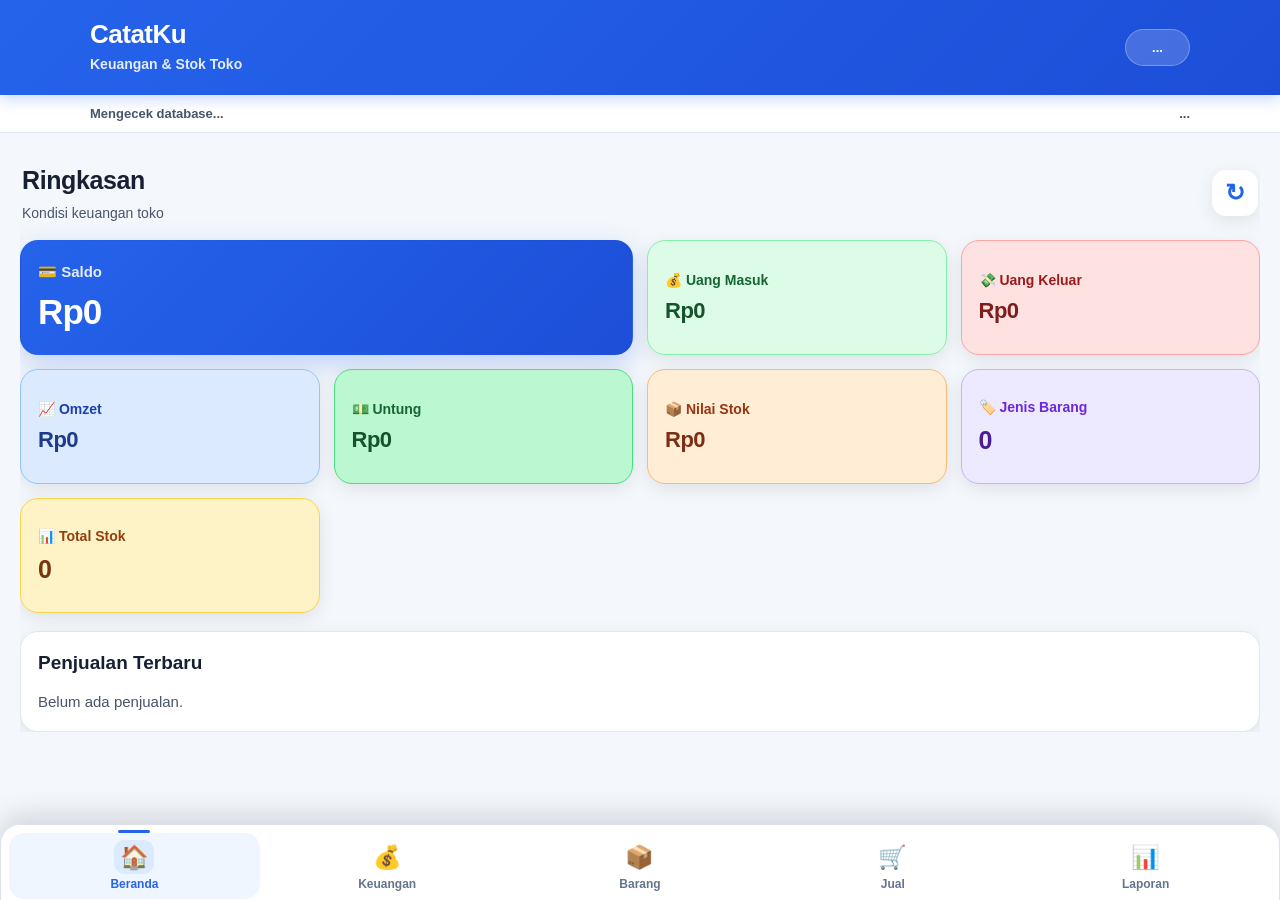
==== index.html @ 675d3232 "Update index.html" ====
<!DOCTYPE html>
<html lang="id">

<head>

  <meta charset="UTF-8">

  <meta
    name="viewport"
    content="width=device-width,initial-scale=1,maximum-scale=1,user-scalable=no"
  >

  <meta
    name="theme-color"
    content="#2563eb"
  >

  <meta
    name="apple-mobile-web-app-capable"
    content="yes"
  >

  <meta
    name="mobile-web-app-capable"
    content="yes"
  >

  <meta
    name="apple-mobile-web-app-status-bar-style"
    content="default"
  >

  <title>CatatKu</title>

  <link
    rel="manifest"
    href="manifest.json"
  >

  <link
    rel="stylesheet"
    href="style.css"
  >

</head>


<body>


<!-- =====================================================
     HEADER
     ===================================================== -->

<header class="topbar">

  <div>

    <h1>CatatKu</h1>

    <p>Keuangan & Stok Toko</p>

  </div>

  <div
    id="connectionStatus"
    class="status-badge"
  >
    ...
  </div>

</header>


<!-- =====================================================
     STATUS DATABASE
     ===================================================== -->

<div class="status-panel">

  <span id="databaseStatus">
    Mengecek database...
  </span>

  <span id="syncStatus">
    ...
  </span>

</div>


<!-- =====================================================
     MAIN
     ===================================================== -->

<main class="container">


<!-- =====================================================
     DASHBOARD
     ===================================================== -->

<section
  id="dashboard"
  class="page active"
>

  <div class="section-title">

    <div>

      <h2>Ringkasan</h2>

      <p>
        Kondisi keuangan toko
      </p>

    </div>

    <button
      type="button"
      class="btn-small"
      onclick="CatatKu.refresh()"
      aria-label="Refresh"
    >
      ↻
    </button>

  </div>


  <!-- ===================================================
       SUMMARY
       =================================================== -->

  <div class="summary-grid">

  <!-- SALDO -->
  <div class="card saldo-card">
    <span>💳 Saldo</span>
    <strong id="saldo">Rp0</strong>
  </div>


  <!-- UANG MASUK -->
  <div class="card summary-income">
    <span>💰 Uang Masuk</span>
    <strong id="pemasukan">Rp0</strong>
  </div>


  <!-- UANG KELUAR -->
  <div class="card summary-expense">
    <span>💸 Uang Keluar</span>
    <strong id="pengeluaran">Rp0</strong>
  </div>


  <!-- OMZET -->
  <div class="card summary-omzet">
    <span>📈 Omzet</span>
    <strong id="omzet">Rp0</strong>
  </div>


  <!-- UNTUNG -->
  <div class="card summary-profit">
    <span>💵 Untung</span>
    <strong id="untung">Rp0</strong>
  </div>


  <!-- NILAI STOK -->
  <div class="card summary-stock-value">
    <span>📦 Nilai Stok</span>
    <strong id="nilaiStok">Rp0</strong>
  </div>


  <!-- JENIS BARANG -->
  <div class="card summary-products">
    <span>🏷️ Jenis Barang</span>
    <strong id="jumlahBarang">0</strong>
  </div>


  <!-- TOTAL STOK -->
  <div class="card summary-stock-total">
    <span>📊 Total Stok</span>
    <strong id="jumlahStok">0</strong>
  </div>

</div>

  <!-- ===================================================
       PENJUALAN TERBARU
       =================================================== -->

  <div class="panel">

    <div class="panel-header">

      <h3>
        Penjualan Terbaru
      </h3>

    </div>

    <div
      id="penjualanList"
      class="list"
    >
      Belum ada penjualan.
    </div>

  </div>

</section>



<!-- =====================================================
     KEUANGAN
     ===================================================== -->

<section
  id="keuangan"
  class="page"
>

  <div class="section-title">

    <div>

      <h2>Keuangan</h2>

      <p>
        Catat uang masuk dan keluar
      </p>

    </div>

  </div>


  <form
    id="transaksiForm"
    class="form-card"
  >


    <label>

      Tanggal

      <input
        type="date"
        name="tanggal"
        required
      >

    </label>

<label class="jenis-transaksi-label">

  Jenis Transaksi

  <div class="jenis-transaksi">

    <button
      type="button"
      class="jenis-btn masuk selected"
      data-jenis="masuk"
    >
      <span>💰</span>
      <b>Uang Masuk</b>
    </button>

    <button
      type="button"
      class="jenis-btn keluar"
      data-jenis="keluar"
    >
      <span>💸</span>
      <b>Uang Keluar</b>
    </button>

  </div>

  <input
    type="hidden"
    name="jenis"
    id="jenisTransaksi"
    value="masuk"
  >

</label>
    <label>
  Kategori

  <select
    name="kategori"
    id="kategoriTransaksi"
    required
  >

    <option value="">
      Pilih kategori
    </option>

    <option value="Penjualan">
      Penjualan
    </option>

    <option value="Modal">
      Tambahan Modal
    </option>

    <option value="Piutang">
      Pembayaran Piutang
    </option>

    <option value="Belanja Barang">
      Belanja Barang
    </option>

    <option value="Operasional">
      Operasional
    </option>

    <option value="Bayar Hutang">
      Bayar Hutang
    </option>

    <option value="Pribadi">
      Pengeluaran Pribadi
    </option>

    <option value="Lainnya">
      Lainnya
    </option>

  </select>

</label>




    <label>

      Keterangan

      <input
        type="text"
        name="keterangan"
        placeholder="Contoh: Jual LED"
        autocomplete="off"
      >

    </label>


    <label>

      Jumlah

      <input
        type="number"
        name="jumlah"
        min="1"
        inputmode="numeric"
        placeholder="Rp 0"
        required
      >

    </label>


    <label>

      Sumber

      <select name="sumber">

        <option value="toko">
          Toko
        </option>

        <option value="pribadi">
          Pribadi
        </option>

      </select>

    </label>


    <button
      type="submit"
      class="btn-primary"
    >
      Simpan Transaksi
    </button>

  </form>


  <!-- RIWAYAT -->

  <div class="panel">

    <div class="panel-header">

      <h3>
        Riwayat Transaksi
      </h3>

    </div>

    <div
      id="transaksiList"
      class="list"
    >
      Belum ada transaksi.
    </div>

  </div>

</section>



<!-- =====================================================
     BARANG
     ===================================================== -->

<section
  id="barang"
  class="page"
>

  <div class="section-title">

    <div>

      <h2>Barang</h2>

      <p>
        Stok dan harga barang
      </p>

    </div>

  </div>


  <form
    id="barangForm"
    class="form-card"
  >


    <label>

      Kode Barang

      <input
        type="text"
        name="kode"
        placeholder="Otomatis jika kosong"
        autocomplete="off"
      >

    </label>


    <label>

      Nama Barang

      <input
        type="text"
        name="nama"
        placeholder="Contoh: Modul LED 5W"
        autocomplete="off"
        required
      >

    </label>


    <label>

      Stok Awal

      <input
        type="number"
        name="stok"
        min="0"
        inputmode="numeric"
        value="0"
      >

    </label>


    <label>

      Harga Modal

      <input
        type="number"
        name="hargaModal"
        min="0"
        inputmode="numeric"
        placeholder="Rp 0"
      >

    </label>


    <label>

      Harga Jual

      <input
        type="number"
        name="hargaJual"
        min="0"
        inputmode="numeric"
        placeholder="Rp 0"
      >

    </label>


    <label>

      Batas Stok Minimum

      <input
        type="number"
        name="stokMin"
        min="0"
        inputmode="numeric"
        value="2"
      >

    </label>


    <button
      type="submit"
      class="btn-primary"
    >
      Simpan Barang
    </button>

  </form>


  <!-- DAFTAR BARANG -->

  <div class="panel">

    <div class="panel-header">

      <h3>
        Daftar Barang
      </h3>

    </div>

    <div
      id="barangList"
      class="list"
    >
      Belum ada barang.
    </div>

  </div>

</section>



<!-- =====================================================
     PENJUALAN
     ===================================================== -->
<section
  id="penjualan"
  class="page"
>

  <div class="section-title">

    <div>

      <h2>Penjualan</h2>

      <p>
        Jual barang dan hitung untung otomatis
      </p>

    </div>

  </div>


  <form
    id="penjualanForm"
    class="form-card"
  >

    <label>

      Tanggal

      <input
        type="date"
        name="tanggal"
        required
      >

    </label>


    <label>

      Barang

      <select
        id="barangId"
        name="barangId"
        required
      >

        <option value="">
          Pilih barang
        </option>

      </select>

    </label>


    <!-- INFORMASI BARANG -->

    <div
      id="infoBarangPenjualan"
      class="info-barang-penjualan"
      style="display:none;"
    >

      <div>

        <small>Nama Barang</small>

        <strong
          id="namaBarangPenjualan"
        >
          -
        </strong>

      </div>


      <div>

        <small>Harga Jual</small>

        <strong
          id="hargaBarangPenjualan"
        >
          Rp0
        </strong>

      </div>


      <div>

        <small>Stok</small>

        <strong
          id="stokBarangPenjualan"
        >
          0
        </strong>

      </div>

    </div>


    <label>

      Jumlah

      <input
        type="number"
        id="qtyPenjualan"
        name="qty"
        min="1"
        inputmode="numeric"
        value="1"
        required
      >

    </label>


    <!-- TOTAL -->

    <div
      id="totalPenjualan"
      class="total-penjualan"
    >

      <span>
        Total
      </span>

      <strong>
        Rp0
      </strong>

    </div>


    <button
      type="submit"
      class="btn-primary"
    >
      Simpan Penjualan
    </button>

  </form>


  <!-- RIWAYAT PENJUALAN -->

  <div class="panel">

    <div class="panel-header">

      <h3>
        Riwayat Penjualan
      </h3>

    </div>

    <div
  id="penjualanList"
  class="list"
>
      Belum ada penjualan.
    </div>

  </div>

</section>
<!-- =====================================================
     LAPORAN
     ===================================================== -->

<section
  id="laporan"
  class="page"
>

  <div class="section-title">

    <div>

      <h2>Laporan</h2>

      <p>
        Ringkasan keuangan dan penjualan
      </p>

    </div>

  </div>


  <!-- ===================================================
       PILIH PERIODE
       =================================================== -->

  <div class="report-tabs">

    <button
      type="button"
      class="report-tab active"
      data-period="hari"
    >
      Hari
    </button>

    <button
      type="button"
      class="report-tab"
      data-period="minggu"
    >
      Minggu
    </button>

    <button
      type="button"
      class="report-tab"
      data-period="bulan"
    >
      Bulan
    </button>

  </div>


  <!-- ===================================================
       TANGGAL
       =================================================== -->

  <div class="report-date">

    <label>

      Tanggal laporan

      <input
        type="date"
        id="laporanTanggal"
      >

    </label>

    <button
      type="button"
      class="btn-primary"
      id="btnLoadLaporan"
    >
      Tampilkan
    </button>

  </div>


  <!-- ===================================================
       PERIODE AKTIF
       =================================================== -->

  <div
    class="report-period"
    id="laporanPeriode"
  >
    Laporan hari ini
  </div>


  <!-- ===================================================
       KEUANGAN
       =================================================== -->

  <div class="report-grid">


    <!-- UANG MASUK -->

    <div class="report-card report-income">

      <span>
        Uang Masuk
      </span>

      <strong id="laporanMasuk">
        Rp0
      </strong>

    </div>


    <!-- UANG KELUAR -->

    <div class="report-card report-expense">

      <span>
        Uang Keluar
      </span>

      <strong id="laporanKeluar">
        Rp0
      </strong>

    </div>


    <!-- SALDO -->

    <div class="report-card report-balance">

      <span>
        Saldo
      </span>

      <strong id="laporanSaldo">
        Rp0
      </strong>

    </div>


    <!-- OMZET -->

    <div class="report-card">

      <span>
        Omzet
      </span>

      <strong id="laporanOmzet">
        Rp0
      </strong>

    </div>


    <!-- MODAL -->

    <div class="report-card">

      <span>
        Modal
      </span>

      <strong id="laporanModal">
        Rp0
      </strong>

    </div>


    <!-- UNTUNG -->

    <div class="report-card report-profit">

      <span>
        Untung
      </span>

      <strong id="laporanUntung">
        Rp0
      </strong>

    </div>

  </div>


  <!-- ===================================================
       STATISTIK
       =================================================== -->

  <div class="report-stat-grid">


    <div class="stat-box">

      <span>
        Transaksi
      </span>

      <strong id="laporanJumlahTransaksi">
        0
      </strong>

    </div>


    <div class="stat-box">

      <span>
        Penjualan
      </span>

      <strong id="laporanJumlahPenjualan">
        0
      </strong>

    </div>


    <div class="stat-box">

      <span>
        Barang Terjual
      </span>

      <strong id="laporanBarangTerjual">
        0
      </strong>

    </div>

  </div>


  <!-- ===================================================
       TRANSAKSI
       =================================================== -->

  <div class="panel">

    <div class="panel-header">

      <h3>
        Uang Masuk & Keluar
      </h3>

    </div>

    <div
      id="laporanTransaksiList"
      class="list"
    >

      Belum ada transaksi.

    </div>

  </div>


  <!-- ===================================================
       PENJUALAN
       =================================================== -->

  <div class="panel">

    <div class="panel-header">

      <h3>
        Penjualan
      </h3>

    </div>

    <div
      id="laporanPenjualanList"
      class="list"
    >

      Belum ada penjualan.

    </div>

  </div>


</section>
</main>



<!-- =====================================================
     BOTTOM NAVIGATION
     ===================================================== -->

<nav
  class="bottom-nav"
  aria-label="Menu utama"
>


  <!-- BERANDA -->

  <button
    type="button"
    class="nav-item active"
    data-page="dashboard"
  >

    <span>🏠</span>

    <small>
      Beranda
    </small>

  </button>

 
  <!-- KEUANGAN -->

  <button
    type="button"
    class="nav-item"
    data-page="keuangan"
  >

    <span>💰</span>

    <small>
      Keuangan
    </small>

  </button>


  <!-- BARANG -->

  <button
    type="button"
    class="nav-item"
    data-page="barang"
  >

    <span>📦</span>

    <small>
      Barang
    </small>

  </button>


  <!-- PENJUALAN -->

  <button
    type="button"
    class="nav-item"
    data-page="penjualan"
  >

    <span>🛒</span>

    <small>
      Jual
    </small>

  </button>
<button
    type="button"
    class="nav-item"
    data-page="laporan"
  >
    <span>📊</span>
    <small>Laporan</small>
  </button>

</nav>


<!-- =====================================================
     TOAST
     ===================================================== -->

<div
  id="catatkuToast"
  class="toast"
  role="status"
  aria-live="polite"
></div>



<!-- =====================================================
     APP.JS
     ===================================================== -->

<script src="app.js"></script>



<!-- =====================================================
     INDEX CONTROLLER
     ===================================================== -->
<script>

"use strict";


/* =====================================================
   NAVIGASI
   ===================================================== */

(function () {

  const buttons =
    document.querySelectorAll(
      ".nav-item"
    );


  const pages =
    document.querySelectorAll(
      ".page"
    );


  buttons.forEach(
    function (button) {

      button.addEventListener(
        "click",
        function () {

          const page =
            button.dataset.page;


          if (!page) {
            return;
          }


          pages.forEach(
            function (section) {

              section.classList.toggle(
                "active",
                section.id === page
              );

            }
          );


          buttons.forEach(
            function (item) {

              item.classList.toggle(
                "active",
                item === button
              );

            }
          );


          window.scrollTo({
            top: 0,
            behavior: "smooth"
          });

        }
      );

    }
  );

})();



/* =====================================================
   DEFAULT TANGGAL
   ===================================================== */

function setDefaultDates() {

  const now =
    new Date();


  const year =
    now.getFullYear();


  const month =
    String(
      now.getMonth() + 1
    ).padStart(
      2,
      "0"
    );


  const day =
    String(
      now.getDate()
    ).padStart(
      2,
      "0"
    );


  const today =
    year +
    "-" +
    month +
    "-" +
    day;


  document
    .querySelectorAll(
      'input[type="date"]'
    )
    .forEach(
      function (input) {

        if (!input.value) {

          input.value =
            today;

        }

      }
    );

}


setDefaultDates();



/* =====================================================
   FORMAT RUPIAH
   ===================================================== */

function formatRupiah(value) {

  return new Intl.NumberFormat(
    "id-ID",
    {
      style: "currency",
      currency: "IDR",
      maximumFractionDigits: 0
    }
  ).format(
    Number(value || 0)
  );

}


/* =====================================================
   LAPORAN
   ===================================================== */

let laporanPeriode =
  "hari";


/* =====================================================
   TANGGAL LAPORAN
   ===================================================== */

const laporanTanggal =
  document.getElementById(
    "laporanTanggal"
  );


if (laporanTanggal) {

  const sekarang =
    new Date();

  const tahun =
    sekarang.getFullYear();

  const bulan =
    String(
      sekarang.getMonth() + 1
    ).padStart(
      2,
      "0"
    );

  const hari =
    String(
      sekarang.getDate()
    ).padStart(
      2,
      "0"
    );

  laporanTanggal.value =
    tahun +
    "-" +
    bulan +
    "-" +
    hari;

}


/* =====================================================
   TAB HARI / MINGGU / BULAN
   ===================================================== */

document
  .querySelectorAll(
    ".report-tab"
  )
  .forEach(
    function(button) {

      button.addEventListener(
        "click",
        function() {

          document
            .querySelectorAll(
              ".report-tab"
            )
            .forEach(
              function(item) {

                item.classList.remove(
                  "active"
                );

              }
            );


          button.classList.add(
            "active"
          );


          laporanPeriode =
            button.dataset.period;


          loadLaporan();

        }
      );

    }
  );


/* =====================================================
   BUTTON LAPORAN
   ===================================================== */

const btnLoadLaporan =
  document.getElementById(
    "btnLoadLaporan"
  );


if (btnLoadLaporan) {

  btnLoadLaporan.addEventListener(
    "click",
    function() {

      loadLaporan();

    }
  );

}


/* =====================================================
   LOAD LAPORAN
   ===================================================== */

async function loadLaporan() {

  const tanggal =
    laporanTanggal
      ? laporanTanggal.value
      : "";


  const url =
    GAS_URL +
    "?action=laporan" +
    "&periode=" +
    encodeURIComponent(
      laporanPeriode
    ) +
    "&tanggal=" +
    encodeURIComponent(
      tanggal
    );


  try {

    const response =
      await fetch(
        url,
        {
          method: "GET",
          cache: "no-store"
        }
      );


    if (!response.ok) {

      throw new Error(
        "HTTP " +
        response.status
      );

    }


    const result =
      await response.json();


    if (
      !result.success
    ) {

      throw new Error(
        result.error ||
        "Laporan gagal dimuat"
      );

    }


    renderLaporan(
      result
    );

  }
  catch(error) {

    console.error(
      "Laporan:",
      error
    );


    showToast(
      "Laporan gagal dimuat"
    );

  }

}


/* =====================================================
   RENDER LAPORAN
   ===================================================== */

function renderLaporan(data) {

  setText(
    "laporanMasuk",
    formatRupiah(
      data.uangMasuk
    )
  );


  setText(
    "laporanKeluar",
    formatRupiah(
      data.uangKeluar
    )
  );


  setText(
    "laporanSaldo",
    formatRupiah(
      data.saldo
    )
  );


  setText(
    "laporanOmzet",
    formatRupiah(
      data.omzet
    )
  );


  setText(
    "laporanModal",
    formatRupiah(
      data.modal
    )
  );


  setText(
    "laporanUntung",
    formatRupiah(
      data.untung
    )
  );


  setText(
    "laporanJumlahTransaksi",
    data.jumlahTransaksi || 0
  );


  setText(
    "laporanJumlahPenjualan",
    data.jumlahPenjualan || 0
  );


  setText(
    "laporanBarangTerjual",
    data.totalBarangTerjual || 0
  );


  /* ---------------------------------------------------
     PERIODE
     --------------------------------------------------- */

  const periodeText = {

    hari:
      "Laporan Hari",

    minggu:
      "Laporan Minggu",

    bulan:
      "Laporan Bulan"

  };


  setText(
    "laporanPeriode",

    (
      periodeText[
        data.periode
      ] ||
      "Laporan"
    ) +

    " · " +

    formatTanggalIndonesia(
      data.tanggalMulai
    ) +

    " - " +

    formatTanggalIndonesia(
      data.tanggalSelesai
    )

  );


  renderLaporanTransaksi(
    data.transaksi || []
  );


  renderLaporanPenjualan(
    data.penjualan || []
  );

}


/* =====================================================
   TRANSAKSI LAPORAN
   ===================================================== */

function renderLaporanTransaksi(
  data
) {

  const container =
    document.getElementById(
      "laporanTransaksiList"
    );


  if (!container) {

    return;

  }


  if (
    !data.length
  ) {

    container.innerHTML =
      "<p>Belum ada transaksi pada periode ini.</p>";

    return;

  }


  container.innerHTML =
    data
      .slice()
      .reverse()
      .map(
        function(item) {

          const masuk =
            item.jenis === "masuk";


          return `

            <div class="report-list-item">

              <div>

                <strong>
                  ${escapeHtml(
                    item.keterangan ||
                    item.kategori ||
                    "Transaksi"
                  )}
                </strong>

                <small>
                  ${escapeHtml(
                    item.tanggal
                  )}
                  ·
                  ${escapeHtml(
                    item.sumber
                  )}
                </small>

              </div>

              <strong class="${
                masuk
                  ? "text-success"
                  : "text-danger"
              }">

                ${
                  masuk
                    ? "+"
                    : "-"
                }

                ${formatRupiah(
                  item.jumlah
                )}

              </strong>

            </div>

          `;

        }
      )
      .join("");

}


/* =====================================================
   PENJUALAN LAPORAN
   ===================================================== */

function renderLaporanPenjualan(
  data
) {

  const container =
    document.getElementById(
      "laporanPenjualanList"
    );


  if (!container) {

    return;

  }


  if (
    !data.length
  ) {

    container.innerHTML =
      "<p>Belum ada penjualan pada periode ini.</p>";

    return;

  }


  container.innerHTML =
    data
      .slice()
      .reverse()
      .map(
        function(item) {

          return `

            <div class="report-list-item">

              <div>

                <strong>
                  ${escapeHtml(
                    item.namaBarang
                  )}
                </strong>

                <small>
                  ${escapeHtml(
                    item.tanggal
                  )}
                  ·
                  ${item.qty}
                  pcs
                </small>

              </div>

              <div>

                <strong>
                  ${formatRupiah(
                    item.omzet
                  )}
                </strong>

                <small class="text-success">
                  Untung
                  ${formatRupiah(
                    item.untung
                  )}
                </small>

              </div>

            </div>

          `;

        }
      )
      .join("");

}


/* =====================================================
   HELPER SET TEXT
   ===================================================== */

function setText(
  id,
  value
) {

  const element =
    document.getElementById(
      id
    );


  if (element) {

    element.textContent =
      value;

  }

}


/* =====================================================
   FORMAT TANGGAL INDONESIA
   ===================================================== */

function formatTanggalIndonesia(
  value
) {

  if (!value) {

    return "-";

  }


  const date =
    new Date(
      value + "T00:00:00"
    );


  if (
    isNaN(
      date.getTime()
    )
  ) {

    return value;

  }


  return new Intl.DateTimeFormat(
    "id-ID",
    {
      day: "numeric",
      month: "short",
      year: "numeric"
    }
  ).format(
    date
  );

}


/* =====================================================
   LOAD SAAT MENU LAPORAN DIBUKA
   ===================================================== */

document
  .querySelectorAll(
    '.nav-item[data-page="laporan"]'
  )
  .forEach(
    function(button) {

      button.addEventListener(
        "click",
        function() {

          setTimeout(
            function() {

              loadLaporan();

            },
            100
          );

        }
      );

    }
  );
/* =====================================================
   ESCAPE HTML
   ===================================================== */

function escapeHtml(value) {

  return String(
    value ?? ""
  )
    .replaceAll(
      "&",
      "&amp;"
    )
    .replaceAll(
      "<",
      "&lt;"
    )
    .replaceAll(
      ">",
      "&gt;"
    )
    .replaceAll(
      '"',
      "&quot;"
    )
    .replaceAll(
      "'",
      "&#039;"
    );

}



/* =====================================================
   RENDER PENJUALAN
   ===================================================== */

async function renderPenjualanHistory() {

  if (
    !window.CatatKu ||
    typeof CatatKu.loadPenjualan !==
      "function"
  ) {

    return;

  }


  const container =
    document.getElementById(
      "penjualanHistory"
    );


  if (!container) {
    return;
  }


  try {

    const data =
      await CatatKu.loadPenjualan();


    if (
      !Array.isArray(data) ||
      data.length === 0
    ) {

      container.innerHTML =
        "<p>Belum ada penjualan.</p>";

      return;

    }


    const terbaru =
      data.slice(
        -20
      ).reverse();


    container.innerHTML =
      terbaru
        .map(
          function (item) {

            return `

              <div class="penjualan-item">

                <div>

                  <strong>
                    ${escapeHtml(
                      item.namaBarang
                    )}
                  </strong>

                  <small>
                    ${escapeHtml(
                      item.tanggal
                    )}
                    ·
                    ${escapeHtml(
                      item.qty
                    )} pcs
                  </small>

                </div>

                <div>

                  <strong>
                    ${formatRupiah(
                      item.omzet
                    )}
                  </strong>

                  <small>
                    Untung:
                    ${formatRupiah(
                      item.untung
                    )}
                  </small>

                </div>

              </div>

            `;

          }
        )
        .join("");

  }
  catch (error) {

    console.error(
      "Gagal menampilkan penjualan:",
      error
    );

  }

}



/* =====================================================
   LOAD AWAL
   ===================================================== */

window.addEventListener(
  "load",
  function () {

    setDefaultDates();


    setTimeout(
      function () {

        renderPenjualanHistory();

      },
      800
    );

  }
);



/* =====================================================
   REFRESH BERKALA
   ===================================================== */

setInterval(
  function () {

    if (
      window.CatatKu
    ) {

      if (
        typeof CatatKu.loadDashboard ===
        "function"
      ) {

        CatatKu.loadDashboard();

      }


      if (
        typeof CatatKu.sync ===
        "function"
      ) {

        CatatKu.sync();

      }

    }


    renderPenjualanHistory();

  },
  60000
);
/* =====================================================
   PILIH UANG MASUK / UANG KELUAR
   ===================================================== */

(function () {

  function initJenisTransaksi() {

    const buttons =
      document.querySelectorAll(
        ".jenis-btn"
      );

    const input =
      document.getElementById(
        "jenisTransaksi"
      );


    if (!buttons.length || !input) {
      return;
    }


    buttons.forEach(
      function (button) {

        button.addEventListener(
          "click",
          function () {

            const jenis =
              button.getAttribute(
                "data-jenis"
              );


            if (!jenis) {
              return;
            }


            /* simpan nilai */
            input.value =
              jenis;


            /* hapus pilihan */
            buttons.forEach(
              function (item) {

                item.classList.remove(
                  "selected"
                );

              }
            );


            /* tombol yang dipilih */
            button.classList.add(
              "selected"
            );

          }
        );

      }
    );


    /* default UANG MASUK */
    input.value = "masuk";


    buttons.forEach(
      function (button) {

        button.classList.toggle(
          "selected",
          button.dataset.jenis === "masuk"
        );

      }
    );

  }


  if (
    document.readyState ===
    "loading"
  ) {

    document.addEventListener(
      "DOMContentLoaded",
      initJenisTransaksi
    );

  } else {

    initJenisTransaksi();

  }

})();
</script>


</body>

</html>
---- style.css ----
/* =========================================================
   CATATKU
   FINAL STYLE
   WALLET + POS MOBILE APP
   MOBILE LARGE UI
   ========================================================= */

:root {
  --primary: #2563eb;
  --primary-dark: #1d4ed8;

  --green: #16a34a;
  --green-dark: #166534;

  --red: #dc2626;
  --red-dark: #991b1b;

  --blue: #2563eb;
  --blue-dark: #1e3a8a;

  --orange: #ea580c;
  --orange-dark: #9a3412;

  --purple: #7c3aed;
  --purple-dark: #5b21b6;

  --yellow: #ca8a04;
  --yellow-dark: #78350f;

  --green-light: #22c55e;
  --green-light-dark: #166534;

  --blue-soft: #eff6ff;
  --green-soft: #f0fdf4;
  --red-soft: #fef2f2;
  --orange-soft: #fff7ed;
  --purple-soft: #f5f3ff;
  --yellow-soft: #fefce8;

  --text: #172033;
  --text-soft: #475569;
  --border: #e2e8f0;

  --background: #f4f7fb;
  --card: #ffffff;

  --radius: 18px;

  --shadow:
    0 5px 18px rgba(15, 23, 42, .09);

  --bottom-nav-height: 82px;
}


/* =========================================================
   RESET
   ========================================================= */

* {
  box-sizing: border-box;
  -webkit-tap-highlight-color: transparent;
}

html {
  width: 100%;
  min-height: 100%;
  overflow-x: hidden;
  scroll-behavior: smooth;
}

body {
  margin: 0;
  padding: 0;

  width: 100%;
  min-height: 100vh;

  background: var(--background);

  color: var(--text);

  font-family:
    -apple-system,
    BlinkMacSystemFont,
    "Segoe UI",
    Roboto,
    Helvetica,
    Arial,
    sans-serif;

  font-size: 17px;

  line-height: 1.5;

  overflow-x: hidden;

  padding-bottom:
    calc(
      var(--bottom-nav-height) + 30px
    );
}

button,
input,
select,
textarea {
  font-family: inherit;
}

button {
  cursor: pointer;
}

img {
  max-width: 100%;
  height: auto;
}


/* =========================================================
   TOPBAR
   ========================================================= */

.topbar {

  position: sticky;
  top: 0;
  z-index: 100;

  width: 100%;

  display: flex;
  align-items: center;
  justify-content: space-between;

  gap: 12px;

  padding:
    17px
    16px
    16px;

  background:
    linear-gradient(
      135deg,
      #2563eb,
      #1d4ed8
    );

  color: white;

  box-shadow:
    0 4px 14px
    rgba(37, 99, 235, .25);
}

.topbar h1 {

  margin: 0;

  font-size: 26px;

  line-height: 1.1;

  font-weight: 850;

  letter-spacing: -.5px;
}

.topbar p {

  margin: 5px 0 0;

  color:
    rgba(255,255,255,.88);

  font-size: 14px;

  font-weight: 600;
}


/* =========================================================
   CONNECTION STATUS
   ========================================================= */

.status-badge {

  flex-shrink: 0;

  min-width: 65px;

  padding:
    8px
    11px;

  border-radius: 999px;

  background:
    rgba(255,255,255,.18);

  border:
    1px solid
    rgba(255,255,255,.28);

  color: white;

  font-size: 13px;

  font-weight: 800;

  text-align: center;

  backdrop-filter: blur(8px);
}


/* =========================================================
   STATUS PANEL
   ========================================================= */

.status-panel {

  width: 100%;

  display: flex;
  align-items: center;
  justify-content: space-between;

  gap: 8px;

  padding:
    9px
    15px;

  background: white;

  border-bottom:
    1px solid var(--border);

  color: var(--text-soft);

  font-size: 13px;

  font-weight: 700;

  overflow: hidden;
}

.status-panel span {

  min-width: 0;

  overflow: hidden;

  text-overflow: ellipsis;

  white-space: nowrap;
}


/* =========================================================
   CONTAINER
   ========================================================= */

.container {

  width: 100%;

  max-width: 1100px;

  margin: 0 auto;

  padding:
    18px
    14px
    12px;
}


/* =========================================================
   PAGE
   ========================================================= */

.page {

  display: none;

  width: 100%;

  min-width: 0;

  animation:
    pageIn .18s ease;
}

.page.active {
  display: block;
}

@keyframes pageIn {

  from {
    opacity: 0;
    transform: translateY(5px);
  }

  to {
    opacity: 1;
    transform: translateY(0);
  }

}


/* =========================================================
   SECTION TITLE
   ========================================================= */

.section-title {

  display: flex;

  align-items: center;

  justify-content: space-between;

  gap: 12px;

  margin:
    4px
    2px
    16px;
}

.section-title h2 {

  margin: 0;

  font-size: 25px;

  font-weight: 850;

  letter-spacing: -.4px;
}

.section-title p {

  margin:
    3px
    0
    0;

  color: var(--text-soft);

  font-size: 14px;
}


/* =========================================================
   SMALL BUTTON
   ========================================================= */

.btn-small {

  width: 46px;
  height: 46px;

  display: flex;

  align-items: center;
  justify-content: center;

  border: 0;

  border-radius: 14px;

  background: white;

  color: var(--primary);

  box-shadow: var(--shadow);

  font-size: 24px;

  font-weight: 800;

  transition:
    transform .15s ease,
    background .15s ease;
}

.btn-small:active {

  transform: scale(.92);

  background:
    var(--blue-soft);
}


/* =========================================================
   DASHBOARD SUMMARY
   ========================================================= */

.summary-grid {

  display: grid;

  grid-template-columns:
    repeat(2, minmax(0, 1fr));

  gap: 12px;

  width: 100%;

  margin-bottom: 18px;
}


/* =========================================================
   CARD DASAR
   ========================================================= */

.card {

  min-width: 0;

  min-height: 112px;

  display: flex;

  flex-direction: column;

  justify-content: center;

  padding:
    17px;

  background:
    var(--card);

  border:
    1px solid
    rgba(226,232,240,.9);

  border-radius:
    var(--radius);

  box-shadow:
    var(--shadow);

  overflow: hidden;
}


/* LABEL */

.card span {

  display: block;

  margin-bottom: 7px;

  color:
    var(--text-soft);

  font-size: 14px;

  font-weight: 750;
}


/* ANGKA */

.card strong {

  display: block;

  max-width: 100%;

  overflow: hidden;

  text-overflow: ellipsis;

  white-space: nowrap;

  color:
    var(--text);

  font-size: 23px;

  line-height: 1.2;

  font-weight: 900;

  letter-spacing: -.5px;
}


/* =========================================================
   WARNA KARTU DASHBOARD
   ========================================================= */


/* ---------------------------------------------------------
   UANG MASUK
   HIJAU
   --------------------------------------------------------- */

.card.uang-masuk,
.card[data-type="uang-masuk"] {

  background:
    #dcfce7;

  border-color:
    #86efac;
}

.card.uang-masuk span,
.card[data-type="uang-masuk"] span {

  color:
    #166534;
}

.card.uang-masuk strong,
.card[data-type="uang-masuk"] strong {

  color:
    #166534;
}


/* ---------------------------------------------------------
   UANG KELUAR
   MERAH
   --------------------------------------------------------- */

.card.uang-keluar,
.card[data-type="uang-keluar"] {

  background:
    #fee2e2;

  border-color:
    #fca5a5;
}

.card.uang-keluar span,
.card[data-type="uang-keluar"] span {

  color:
    #991b1b;
}

.card.uang-keluar strong,
.card[data-type="uang-keluar"] strong {

  color:
    #991b1b;
}


/* ---------------------------------------------------------
   OMZET
   BIRU
   --------------------------------------------------------- */

.card.omzet,
.card[data-type="omzet"] {

  background:
    #dbeafe;

  border-color:
    #93c5fd;
}

.card.omzet span,
.card[data-type="omzet"] span {

  color:
    #1e3a8a;
}

.card.omzet strong,
.card[data-type="omzet"] strong {

  color:
    #1e3a8a;
}


/* ---------------------------------------------------------
   UNTUNG
   HIJAU MUDA
   --------------------------------------------------------- */

.card.untung,
.card[data-type="untung"] {

  background:
    #bbf7d0;

  border-color:
    #86efac;
}

.card.untung span,
.card[data-type="untung"] span {

  color:
    #166534;
}

.card.untung strong,
.card[data-type="untung"] strong {

  color:
    #166534;
}


/* ---------------------------------------------------------
   STOK
   ORANYE
   --------------------------------------------------------- */

.card.stok,
.card[data-type="stok"] {

  background:
    #fed7aa;

  border-color:
    #fdba74;
}

.card.stok span,
.card[data-type="stok"] span {

  color:
    #9a3412;
}

.card.stok strong,
.card[data-type="stok"] strong {

  color:
    #9a3412;
}


/* ---------------------------------------------------------
   JENIS BARANG
   UNGU
   --------------------------------------------------------- */

.card.jenis-barang,
.card[data-type="jenis-barang"] {

  background:
    #ede9fe;

  border-color:
    #c4b5fd;
}

.card.jenis-barang span,
.card[data-type="jenis-barang"] span {

  color:
    #5b21b6;
}

.card.jenis-barang strong,
.card[data-type="jenis-barang"] strong {

  color:
    #5b21b6;
}


/* ---------------------------------------------------------
   TOTAL STOK
   KUNING
   ANGKA COKELAT TUA
   --------------------------------------------------------- */

.card.total-stok,
.card[data-type="total-stok"] {

  background:
    #fef3c7;

  border-color:
    #fcd34d;
}

.card.total-stok span,
.card[data-type="total-stok"] span {

  color:
    #78350f;
}

.card.total-stok strong,
.card[data-type="total-stok"] strong {

  color:
    #78350f;
}


/* =========================================================
   SALDO CARD
   ========================================================= */

.saldo-card {

  grid-column:
    1 / -1;

  min-height:
    155px;

  padding:
    23px;

  background:
    linear-gradient(
      135deg,
      #2563eb 0%,
      #1d4ed8 100%
    );

  border:
    none;

  color: white;

  box-shadow:
    0 9px 27px
    rgba(37,99,235,.25);
}

.saldo-card span {

  color:
    rgba(255,255,255,.88);

  font-size:
    15px;
}

.saldo-card strong {

  color: white;

  font-size:
    35px;

  letter-spacing:
    -.9px;
}


/* =========================================================
   TEXT COLORS
   ========================================================= */

.text-success {
  color: var(--green-dark) !important;
}

.text-danger {
  color: var(--red-dark) !important;
}


/* =========================================================
   PANEL
   ========================================================= */

.panel {

  width: 100%;

  min-width: 0;

  margin-top: 16px;

  padding:
    17px;

  background:
    var(--card);

  border:
    1px solid
    var(--border);

  border-radius:
    var(--radius);

  box-shadow:
    var(--shadow);

  overflow: hidden;
}

.panel-header {

  display: flex;

  align-items: center;

  justify-content: space-between;

  margin-bottom:
    14px;
}

.panel-header h3 {

  margin: 0;

  font-size:
    19px;

  font-weight:
    850;
}


/* =========================================================
   LIST
   ========================================================= */

.list {

  width: 100%;

  min-width: 0;

  color:
    var(--text-soft);

  font-size:
    15px;
}

.list > p {

  margin:
    11px
    0;

  text-align:
    center;

  color:
    #64748b;
}


/* =========================================================
   FORM CARD
   ========================================================= */

.form-card {

  width: 100%;

  display: flex;

  flex-direction: column;

  gap: 14px;

  margin-bottom:
    16px;

  padding:
    18px;

  background:
    white;

  border:
    1px solid
    var(--border);

  border-radius:
    var(--radius);

  box-shadow:
    var(--shadow);
}


/* =========================================================
   FORM LABEL
   ========================================================= */

.form-card label {

  display: flex;

  flex-direction: column;

  gap: 7px;

  width: 100%;

  min-width: 0;

  color:
    #334155;

  font-size:
    15px;

  font-weight:
    750;
}


/* =========================================================
   INPUT / SELECT
   ========================================================= */

.form-card input,
.form-card select {

  width: 100%;

  min-width: 0;

  height:
    54px;

  padding:
    0
    15px;

  border:
    1px solid
    #cbd5e1;

  border-radius:
    14px;

  outline: none;

  background:
    #f8fafc;

  color:
    var(--text);

  font-size:
    17px;

  font-weight:
    600;

  transition:
    border-color .15s ease,
    box-shadow .15s ease,
    background .15s ease;
}

.form-card input:focus,
.form-card select:focus {

  background:
    white;

  border-color:
    var(--primary);

  box-shadow:
    0 0 0 3px
    rgba(37,99,235,.12);
}

.form-card input::placeholder {

  color:
    #94a3b8;
}


/* =========================================================
   NUMBER INPUT
   ========================================================= */

.form-card input[type="number"] {

  font-size:
    18px;

  font-weight:
    800;
}


/* =========================================================
   PRIMARY BUTTON
   ========================================================= */

.btn-primary {

  width:
    100%;

  min-height:
    55px;

  margin-top:
    5px;

  border:
    0;

  border-radius:
    15px;

  background:
    linear-gradient(
      135deg,
      #2563eb,
      #1d4ed8
    );

  color:
    white;

  font-size:
    17px;

  font-weight:
    850;

  box-shadow:
    0 7px 17px
    rgba(37,99,235,.22);

  transition:
    transform .12s ease,
    box-shadow .12s ease;
}

.btn-primary:active {

  transform:
    scale(.98);

  box-shadow:
    0 3px 8px
    rgba(37,99,235,.15);
}


/* =========================================================
   TRANSAKSI
   ========================================================= */

.transaksi-item {

  display:
    flex;

  align-items:
    center;

  justify-content:
    space-between;

  gap:
    12px;

  padding:
    14px
    0;

  border-bottom:
    1px solid
    #edf0f4;
}

.transaksi-item:last-child {
  border-bottom: 0;
}


/* =========================================================
   PENJUALAN
   ========================================================= */

.penjualan-item {

  width:
    100%;

  display:
    flex;

  align-items:
    center;

  justify-content:
    space-between;

  gap:
    12px;

  padding:
    14px
    0;

  border-bottom:
    1px solid
    #edf0f4;
}

.penjualan-item:last-child {
  border-bottom: 0;
}

.penjualan-item > div {
  min-width: 0;
}

.penjualan-item strong {

  display: block;

  max-width: 100%;

  overflow: hidden;

  text-overflow: ellipsis;

  white-space: nowrap;

  color:
    var(--text);

  font-size:
    15px;

  font-weight:
    850;
}

.penjualan-item small {

  display: block;

  margin-top:
    4px;

  color:
    var(--text-soft);

  font-size:
    13px;
}

.penjualan-item > div:last-child {

  flex-shrink: 0;

  text-align: right;
}


/* =========================================================
   BARANG
   ========================================================= */

.barang-item {

  width:
    100%;

  display:
    flex;

  align-items:
    center;

  justify-content:
    space-between;

  gap:
    12px;

  padding:
    15px
    0;

  border-bottom:
    1px solid
    #edf0f4;
}

.barang-item:last-child {
  border-bottom: 0;
}


/* =========================================================
   BOTTOM NAVIGATION
   FULL WIDTH + MELAYANG
   ========================================================= */

.bottom-nav {

  position:
    fixed;

  left:
    0;

  right:
    0;

  bottom:
    0;

  z-index:
    9999;

  width:
    100%;

  height:
    var(--bottom-nav-height);

  display:
    grid;

  grid-template-columns:
    repeat(5, 1fr);

  padding:
    7px
    7px
    calc(
      7px +
      env(safe-area-inset-bottom)
    );

  background:
    rgba(255,255,255,.98);

  border:
    1px solid
    #dbe2ea;

  border-bottom:
    0;

  border-radius:
    20px 20px 0 0;

  box-shadow:
    0 -8px 28px
    rgba(15,23,42,.15);

  backdrop-filter:
    blur(15px);

  -webkit-backdrop-filter:
    blur(15px);
}


/* =========================================================
   NAV ITEM
   ========================================================= */

.nav-item {

  position:
    relative;

  min-width:
    0;

  min-height:
    66px;

  display:
    flex;

  flex-direction:
    column;

  align-items:
    center;

  justify-content:
    center;

  gap:
    4px;

  margin:
    1px;

  padding:
    5px
    2px;

  border:
    0;

  border-radius:
    15px;

  background:
    transparent;

  color:
    #64748b;

  transition:
    transform .15s ease,
    background .15s ease,
    color .15s ease;
}


/* ICON */

.nav-item span {

  width:
    40px;

  height:
    34px;

  display:
    flex;

  align-items:
    center;

  justify-content:
    center;

  border-radius:
    11px;

  font-size:
    23px;

  line-height:
    1;
}


/* TEXT */

.nav-item small {

  font-size:
    12px;

  line-height:
    1.1;

  font-weight:
    800;

  white-space:
    nowrap;
}


/* =========================================================
   NAV ACTIVE
   ========================================================= */

.nav-item[data-page="dashboard"].active {

  background:
    #eff6ff;

  color:
    #2563eb;
}

.nav-item[data-page="dashboard"].active span {

  background:
    #dbeafe;
}


.nav-item[data-page="keuangan"].active {

  background:
    #f0fdf4;

  color:
    #16a34a;
}

.nav-item[data-page="keuangan"].active span {

  background:
    #dcfce7;
}


.nav-item[data-page="barang"].active {

  background:
    #fff7ed;

  color:
    #ea580c;
}

.nav-item[data-page="barang"].active span {

  background:
    #ffedd5;
}


.nav-item[data-page="penjualan"].active {

  background:
    #f5f3ff;

  color:
    #7c3aed;
}

.nav-item[data-page="penjualan"].active span {

  background:
    #ede9fe;
}


.nav-item[data-page="laporan"].active {

  background:
    #fefce8;

  color:
    #ca8a04;
}

.nav-item[data-page="laporan"].active span {

  background:
    #fef3c7;
}


/* =========================================================
   ACTIVE INDICATOR
   ========================================================= */

.nav-item.active::before {

  content:
    "";

  position:
    absolute;

  top:
    -3px;

  left:
    50%;

  width:
    32px;

  height:
    3px;

  transform:
    translateX(-50%);

  border-radius:
    999px;

  background:
    currentColor;
}


/* =========================================================
   NAV PRESS
   ========================================================= */

.nav-item:active {

  transform:
    scale(.93);
}


/* =========================================================
   TOAST
   ========================================================= */

.toast {

  position:
    fixed;

  left:
    50%;

  bottom:
    calc(
      var(--bottom-nav-height) +
      18px
    );

  z-index:
    20000;

  max-width:
    calc(
      100vw - 30px
    );

  padding:
    13px
    18px;

  transform:
    translateX(-50%)
    translateY(20px);

  border-radius:
    14px;

  background:
    #172033;

  color:
    white;

  font-size:
    15px;

  font-weight:
    750;

  text-align:
    center;

  opacity:
    0;

  pointer-events:
    none;

  box-shadow:
    0 9px 25px
    rgba(0,0,0,.20);

  transition:
    opacity .2s ease,
    transform .2s ease;
}

.toast.show {

  opacity:
    1;

  transform:
    translateX(-50%)
    translateY(0);
}


/* =========================================================
   SCROLLBAR
   ========================================================= */

::-webkit-scrollbar {
  width: 5px;
}

::-webkit-scrollbar-track {
  background:
    transparent;
}

::-webkit-scrollbar-thumb {

  background:
    #cbd5e1;

  border-radius:
    999px;
}


/* =========================================================
   MOBILE BESAR
   ========================================================= */

@media (max-width: 699px) {

  body {

    font-size:
      17px;

    padding-bottom:
      calc(
        var(--bottom-nav-height) +
        25px
      );
  }

  .container {

    padding:
      18px
      12px
      14px;
  }

  .summary-grid {

    gap:
      12px;
  }

  .card {

    min-height:
      118px;

    padding:
      17px;
  }

  .card span {

    font-size:
      14px;
  }

  .card strong {

    font-size:
      23px;
  }

  .saldo-card {

    min-height:
      158px;

    padding:
      22px;
  }

  .saldo-card strong {

    font-size:
      36px;
  }

  .form-card {

    padding:
      18px;
  }

  .form-card input,
  .form-card select {

    height:
      55px;

    font-size:
      17px;
  }

  .btn-primary {

    min-height:
      56px;

    font-size:
      17px;
  }

  .bottom-nav {

    left:
      0;

    right:
      0;

    bottom:
      0;

    width:
      100%;

    border-radius:
      20px 20px 0 0;
  }
}


/* =========================================================
   HP KECIL
   ========================================================= */

@media (max-width: 380px) {

  .container {

    padding:
      14px
      9px
      12px;
  }

  .topbar {

    padding:
      15px
      12px;
  }

  .topbar h1 {

    font-size:
      24px;
  }

  .summary-grid {

    gap:
      9px;
  }

  .card {

    min-height:
      108px;

    padding:
      14px;
  }

  .card span {

    font-size:
      13px;
  }

  .card strong {

    font-size:
      20px;
  }

  .saldo-card {

    min-height:
      140px;
  }

  .saldo-card strong {

    font-size:
      31px;
  }

  .nav-item span {

    font-size:
      21px;
  }

  .nav-item small {

    font-size:
      10px;
  }
}


/* =========================================================
   DESKTOP
   ========================================================= */

@media (min-width: 700px) {

  body {

    padding-bottom:
      20px;
  }

  .topbar {

    position:
      relative;

    padding:
      20px
      max(
        20px,
        calc(
          (100vw - 1100px) / 2
        )
      );
  }

  .status-panel {

    padding-left:
      max(
        20px,
        calc(
          (100vw - 1100px) / 2
        )
      );

    padding-right:
      max(
        20px,
        calc(
          (100vw - 1100px) / 2
        )
      );
  }

  .container {

    padding:
      25px
      20px;
  }

  .summary-grid {

    grid-template-columns:
      repeat(
        4,
        minmax(0,1fr)
      );

    gap:
      14px;
  }

  .saldo-card {

    grid-column:
      span 2;
  }

  .form-card {

    max-width:
      700px;
  }

  .bottom-nav {

    left:
      0;

    right:
      0;

    bottom:
      0;

    width:
      100%;

    height:
      76px;

    border-radius:
      20px 20px 0 0;
  }
}


/* =========================================================
   LARGE DESKTOP
   ========================================================= */

@media (min-width: 1000px) {

  .container {

    max-width:
      1150px;
  }

  .summary-grid {

    grid-template-columns:
      repeat(
        4,
        1fr
      );
  }

  .saldo-card {

    grid-column:
      span 2;
  }
}


/* =========================================================
   TABLET
   ========================================================= */

@media (
  min-width: 600px
) and (
  max-width: 699px
) {

  .summary-grid {

    grid-template-columns:
      repeat(
        2,
        1fr
      );
  }
}


/* =========================================================
   SAFE AREA
   ========================================================= */

@supports (
  padding-bottom:
  env(safe-area-inset-bottom)
) {

  .bottom-nav {

    padding-bottom:
      calc(
        7px +
        env(safe-area-inset-bottom)
      );
  }

}


/* =========================================================
   PREVENT HORIZONTAL MOVEMENT
   ========================================================= */

html,
body,
main,
section,
.container,
.panel,
.form-card,
.list {

  max-width:
    100%;

  overflow-x:
    hidden;
}
/* =========================================================
   DASHBOARD - WARNA KARTU BERBEDA
   MOBILE HP
   ========================================================= */

.summary-grid .card {
  min-height: 115px;
  padding: 17px;
  border: 1px solid transparent;
}


/* =========================================================
   UANG MASUK
   HIJAU
   ========================================================= */

.summary-income {
  background: #dcfce7 !important;
  border-color: #86efac !important;
}

.summary-income span {
  color: #166534 !important;
  font-size: 14px;
  font-weight: 800;
}

.summary-income strong {
  color: #14532d !important;
  font-size: 22px;
  font-weight: 900;
}


/* =========================================================
   UANG KELUAR
   MERAH
   ========================================================= */

.summary-expense {
  background: #fee2e2 !important;
  border-color: #fca5a5 !important;
}

.summary-expense span {
  color: #991b1b !important;
  font-size: 14px;
  font-weight: 800;
}

.summary-expense strong {
  color: #7f1d1d !important;
  font-size: 22px;
  font-weight: 900;
}


/* =========================================================
   OMZET
   BIRU
   ========================================================= */

.summary-omzet {
  background: #dbeafe !important;
  border-color: #93c5fd !important;
}

.summary-omzet span {
  color: #1e40af !important;
  font-size: 14px;
  font-weight: 800;
}

.summary-omzet strong {
  color: #1e3a8a !important;
  font-size: 22px;
  font-weight: 900;
}


/* =========================================================
   UNTUNG
   HIJAU MUDA
   ========================================================= */

.summary-profit {
  background: #bbf7d0 !important;
  border-color: #4ade80 !important;
}

.summary-profit span {
  color: #166534 !important;
  font-size: 14px;
  font-weight: 800;
}

.summary-profit strong {
  color: #14532d !important;
  font-size: 22px;
  font-weight: 900;
}


/* =========================================================
   NILAI STOK
   ORANYE
   ========================================================= */

.summary-stock-value {
  background: #ffedd5 !important;
  border-color: #fdba74 !important;
}

.summary-stock-value span {
  color: #9a3412 !important;
  font-size: 14px;
  font-weight: 800;
}

.summary-stock-value strong {
  color: #7c2d12 !important;
  font-size: 22px;
  font-weight: 900;
}


/* =========================================================
   JENIS BARANG
   UNGU
   ========================================================= */

.summary-products {
  background: #ede9fe !important;
  border-color: #c4b5fd !important;
}

.summary-products span {
  color: #6d28d9 !important;
  font-size: 14px;
  font-weight: 800;
}

.summary-products strong {
  color: #4c1d95 !important;
  font-size: 25px;
  font-weight: 900;
}


/* =========================================================
   TOTAL STOK
   KUNING
   ========================================================= */

.summary-stock-total {
  background: #fef3c7 !important;
  border-color: #fcd34d !important;
}

.summary-stock-total span {
  color: #92400e !important;
  font-size: 14px;
  font-weight: 800;
}

.summary-stock-total strong {
  color: #78350f !important;
  font-size: 25px;
  font-weight: 900;
}


/* =========================================================
   HP - PERBESAR LAGI
   ========================================================= */

@media (max-width: 599px) {

  .summary-grid {
    gap: 11px;
  }

  .summary-grid .card {
    min-height: 125px;
    padding: 17px 15px;
    border-radius: 18px;
  }

  .summary-grid .card span {
    font-size: 14px;
    line-height: 1.25;
    margin-bottom: 8px;
  }

  .summary-grid .card strong {
    font-size: 21px;
    line-height: 1.2;
  }

  .summary-grid .summary-products strong,
  .summary-grid .summary-stock-total strong {
    font-size: 27px;
  }

}


/* =========================================================
   HP KECIL
   ========================================================= */

@media (max-width: 360px) {

  .summary-grid {
    gap: 9px;
  }

  .summary-grid .card {
    min-height: 118px;
    padding: 14px 12px;
  }

  .summary-grid .card span {
    font-size: 13px;
  }

  .summary-grid .card strong {
    font-size: 19px;
  }

  .summary-grid .summary-products strong,
  .summary-grid .summary-stock-total strong {
    font-size: 24px;
  }

}
/* =========================================================
   TOMBOL JENIS TRANSAKSI
   ========================================================= */

.jenis-transaksi-label {
  gap: 8px !important;
}

.jenis-transaksi {
  width: 100%;
  display: grid;
  grid-template-columns: 1fr 1fr;
  gap: 10px;
}


/* TOMBOL */

.jenis-btn {
  min-height: 58px;

  display: flex;
  align-items: center;
  justify-content: center;

  gap: 7px;

  border-radius: 15px;

  font-size: 15px;
  font-weight: 800;

  border: 2px solid transparent;

  background: #f8fafc;

  transition:
    transform .12s ease,
    background .15s ease,
    border-color .15s ease,
    box-shadow .15s ease;
}

.jenis-btn span {
  font-size: 21px;
}


/* =========================================================
   UANG MASUK
   ========================================================= */

.jenis-btn.masuk {
  color: #166534;
  background: #f0fdf4;
  border-color: #bbf7d0;
}

.jenis-btn.masuk.active {
  color: #14532d;
  background: #dcfce7;
  border-color: #22c55e;

  box-shadow:
    0 4px 12px
    rgba(22, 163, 74, .18);
}


/* =========================================================
   UANG KELUAR
   ========================================================= */

.jenis-btn.keluar {
  color: #991b1b;
  background: #fef2f2;
  border-color: #fecaca;
}

.jenis-btn.keluar.active {
  color: #7f1d1d;
  background: #fee2e2;
  border-color: #ef4444;

  box-shadow:
    0 4px 12px
    rgba(220, 38, 38, .18);
}


/* =========================================================
   TEKAN HP
   ========================================================= */

.jenis-btn:active {
  transform: scale(.97);
}


/* =========================================================
   HP
   ========================================================= */

@media (max-width: 599px) {

  .jenis-btn {
    min-height: 62px;
    font-size: 16px;
  }

  .jenis-btn span {
    font-size: 23px;
  }

}
/* =========================================================
   JENIS TRANSAKSI - TOMBOL HP
   ========================================================= */

.jenis-transaksi-label {
  display: flex;
  flex-direction: column;
  gap: 8px;
}

.jenis-transaksi {
  width: 100%;
  display: grid;
  grid-template-columns: 1fr 1fr;
  gap: 10px;
}


/* SEMUA TOMBOL */

.jenis-btn {
  width: 100%;
  min-height: 64px;

  display: flex;
  align-items: center;
  justify-content: center;

  gap: 8px;

  border-radius: 16px;

  font-size: 16px;
  font-weight: 800;

  cursor: pointer;

  transition:
    transform .12s ease,
    background .15s ease,
    border .15s ease,
    box-shadow .15s ease;
}

.jenis-btn span {
  font-size: 24px;
}

.jenis-btn:active {
  transform: scale(.96);
}


/* =========================================================
   UANG MASUK - NORMAL
   ========================================================= */

.jenis-btn.masuk {
  background: #f0fdf4;
  color: #166534;

  border: 2px solid #bbf7d0;

  box-shadow: none;
}


/* =========================================================
   UANG MASUK - TERPILIH
   ========================================================= */

.jenis-btn.masuk.selected {
  background: #22c55e !important;
  color: #ffffff !important;

  border: 3px solid #15803d !important;

  box-shadow:
    0 5px 15px
    rgba(22, 163, 74, .30) !important;
}


/* =========================================================
   UANG KELUAR - NORMAL
   ========================================================= */

.jenis-btn.keluar {
  background: #fef2f2;
  color: #991b1b;

  border: 2px solid #fecaca;

  box-shadow: none;
}


/* =========================================================
   UANG KELUAR - TERPILIH
   ========================================================= */

.jenis-btn.keluar.selected {
  background: #ef4444 !important;
  color: #ffffff !important;

  border: 3px solid #b91c1c !important;

  box-shadow:
    0 5px 15px
    rgba(220, 38, 38, .30) !important;
}


/* =========================================================
   HP
   ========================================================= */

@media (max-width: 599px) {

  .jenis-btn {
    min-height: 68px;
    font-size: 16px;
  }

  .jenis-btn span {
    font-size: 25px;
  }

}
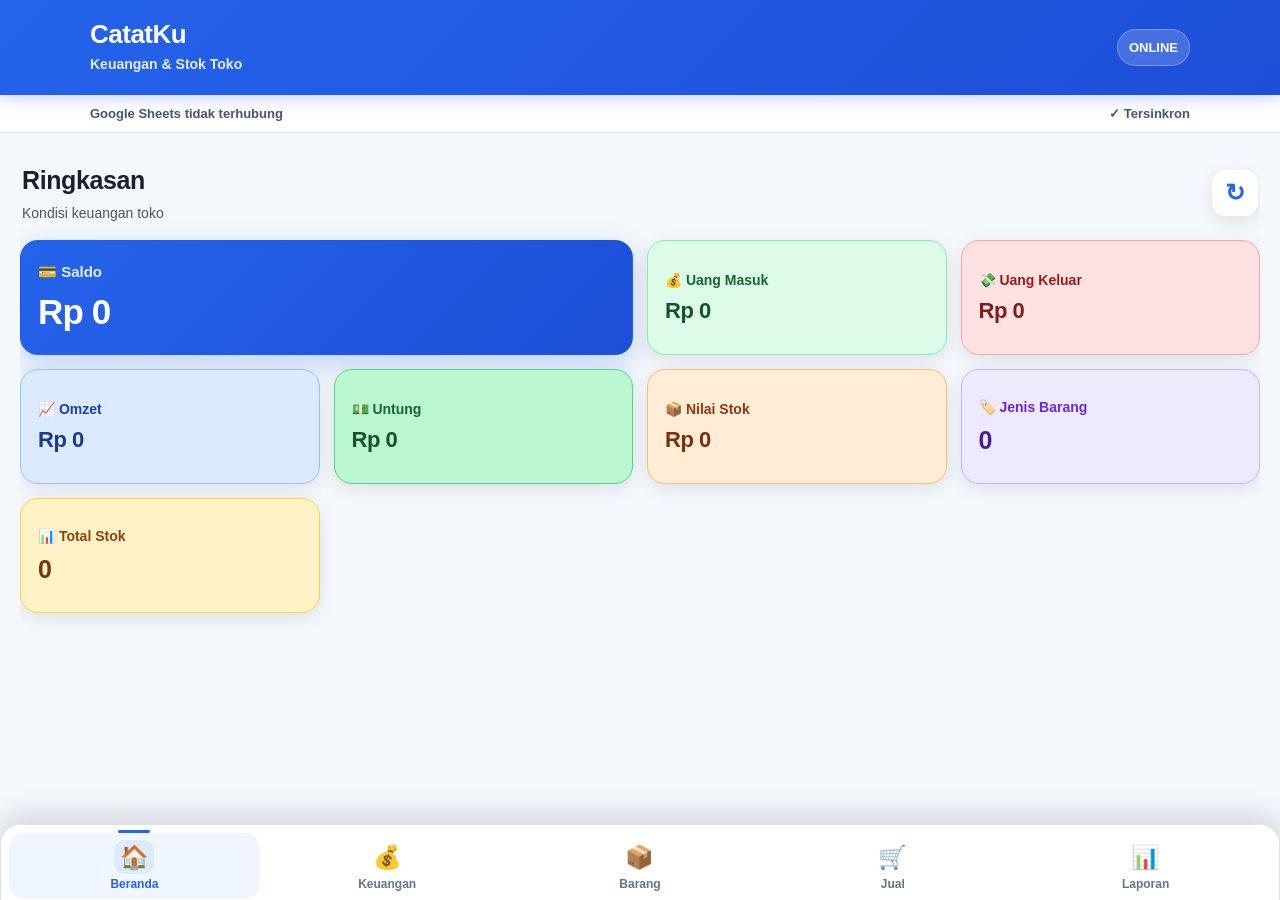
==== commit d6c8d3f8: "Update index.html" ====
--- a/index.html
+++ b/index.html
@@ -192,32 +192,7 @@
 
 </div>
 
-  <!-- ===================================================
-       PENJUALAN TERBARU
-       =================================================== -->
-
-  <div class="panel">
-
-    <div class="panel-header">
-
-      <h3>
-        Penjualan Terbaru
-      </h3>
-
-    </div>
-
-    <div
-      id="penjualanList"
-      class="list"
-    >
-      Belum ada penjualan.
-    </div>
-
-  </div>
-
-</section>
-
-
+  
 
 <!-- =====================================================
      KEUANGAN
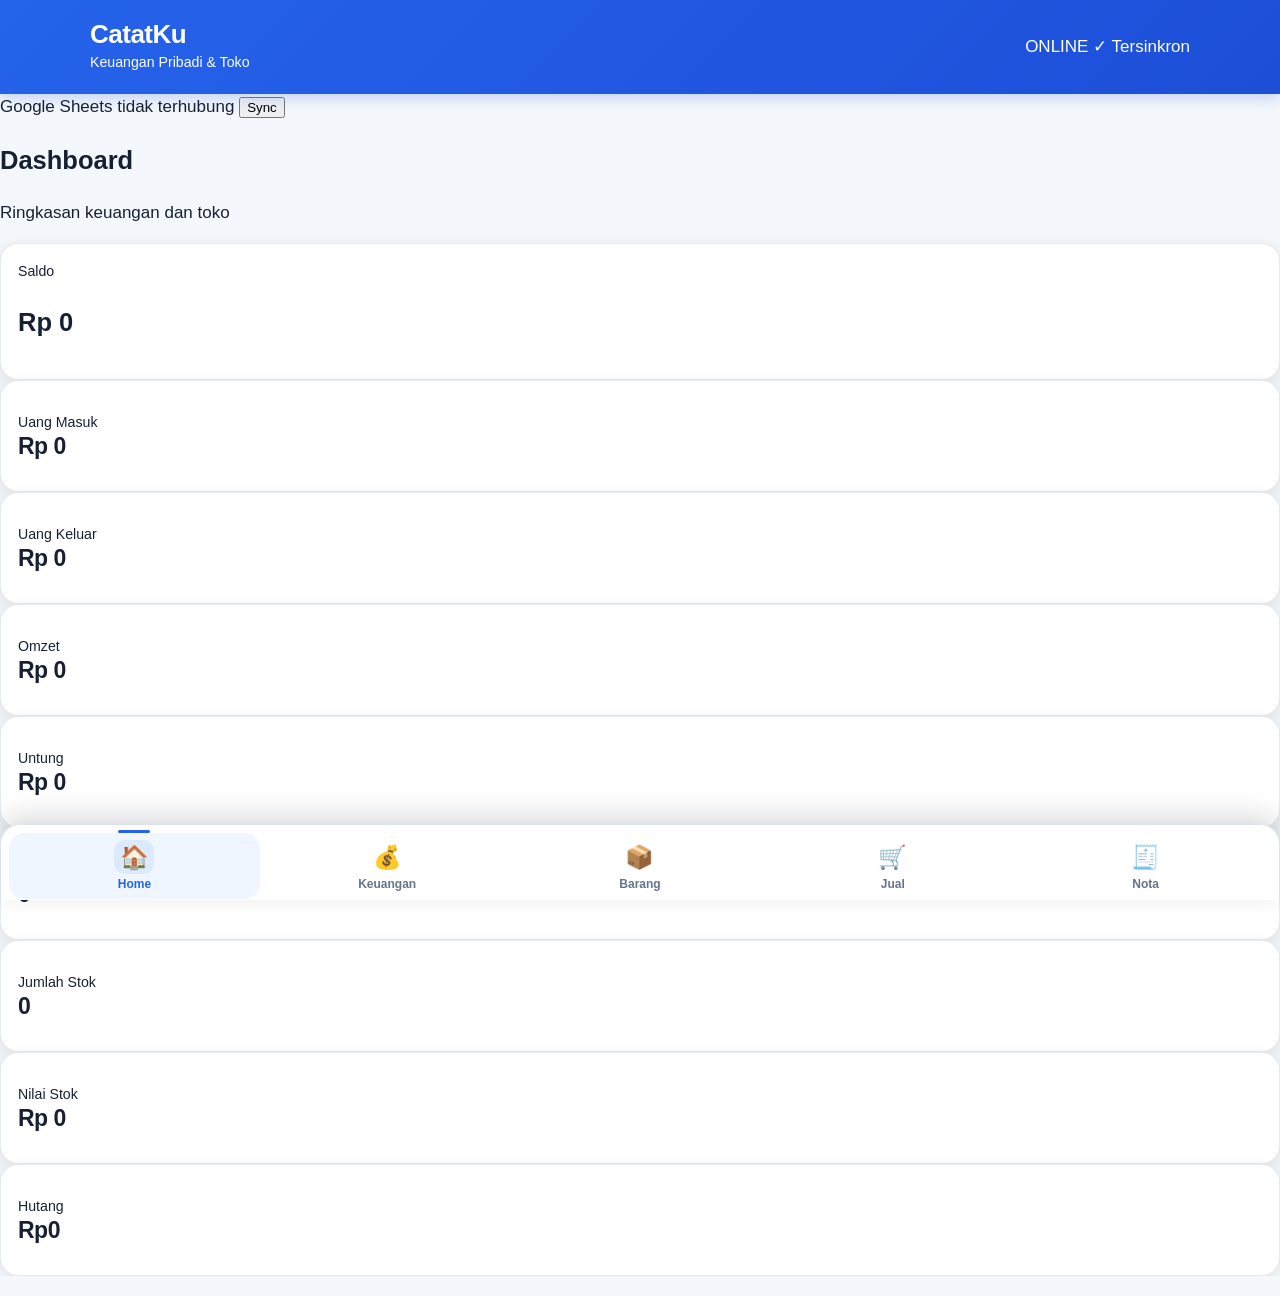
==== commit 156dffd6: "Update index.html" ====
--- a/index.html
+++ b/index.html
@@ -7,7 +7,7 @@
 
   <meta
     name="viewport"
-    content="width=device-width,initial-scale=1,maximum-scale=1,user-scalable=no"
+    content="width=device-width, initial-scale=1.0"
   >
 
   <meta
@@ -16,26 +16,13 @@
   >
 
   <meta
-    name="apple-mobile-web-app-capable"
-    content="yes"
+    name="description"
+    content="CatatKu - Keuangan Pribadi dan Toko"
   >
 
-  <meta
-    name="mobile-web-app-capable"
-    content="yes"
-  >
-
-  <meta
-    name="apple-mobile-web-app-status-bar-style"
-    content="default"
-  >
-
-  <title>CatatKu</title>
-
-  <link
-    rel="manifest"
-    href="manifest.json"
-  >
+  <title>
+    CatatKu
+  </title>
 
   <link
     rel="stylesheet"
@@ -47,1082 +34,1118 @@
 
 <body>
 
-
 <!-- =====================================================
-     HEADER
+     APP
      ===================================================== -->
 
-<header class="topbar">
-
-  <div>
-
-    <h1>CatatKu</h1>
-
-    <p>Keuangan & Stok Toko</p>
-
-  </div>
-
-  <div
-    id="connectionStatus"
-    class="status-badge"
-  >
-    ...
-  </div>
-
-</header>
-
-
-<!-- =====================================================
-     STATUS DATABASE
-     ===================================================== -->
-
-<div class="status-panel">
-
-  <span id="databaseStatus">
-    Mengecek database...
-  </span>
-
-  <span id="syncStatus">
-    ...
-  </span>
-
-</div>
-
-
-<!-- =====================================================
-     MAIN
-     ===================================================== -->
-
-<main class="container">
-
-
-<!-- =====================================================
-     DASHBOARD
-     ===================================================== -->
-
-<section
-  id="dashboard"
-  class="page active"
->
-
-  <div class="section-title">
+<div id="app">
+
+
+  <!-- ===================================================
+       HEADER
+       =================================================== -->
+
+  <header class="topbar">
 
     <div>
 
-      <h2>Ringkasan</h2>
-
-      <p>
-        Kondisi keuangan toko
-      </p>
+      <h1>
+        CatatKu
+      </h1>
+
+      <small>
+        Keuangan Pribadi & Toko
+      </small>
 
     </div>
+
+
+    <div class="status-area">
+
+      <span
+        id="connectionStatus"
+        class="status"
+      >
+        ONLINE
+      </span>
+
+      <span
+        id="syncStatus"
+        class="status"
+      >
+        ✓ Tersinkron
+      </span>
+
+    </div>
+
+  </header>
+
+
+
+  <!-- ===================================================
+       DATABASE STATUS
+       =================================================== -->
+
+  <div class="database-bar">
+
+    <span
+      id="dbStatus"
+      data-status="checking"
+    >
+      Mengecek database...
+    </span>
 
     <button
       type="button"
-      class="btn-small"
-      onclick="CatatKu.refresh()"
-      aria-label="Refresh"
+      onclick="CatatKu.sync()"
     >
-      ↻
+      Sync
     </button>
 
   </div>
 
 
+
   <!-- ===================================================
-       SUMMARY
+       KONTEN UTAMA
        =================================================== -->
 
-  <div class="summary-grid">
-
-  <!-- SALDO -->
-  <div class="card saldo-card">
-    <span>💳 Saldo</span>
-    <strong id="saldo">Rp0</strong>
-  </div>
-
-
-  <!-- UANG MASUK -->
-  <div class="card summary-income">
-    <span>💰 Uang Masuk</span>
-    <strong id="pemasukan">Rp0</strong>
-  </div>
-
-
-  <!-- UANG KELUAR -->
-  <div class="card summary-expense">
-    <span>💸 Uang Keluar</span>
-    <strong id="pengeluaran">Rp0</strong>
-  </div>
-
-
-  <!-- OMZET -->
-  <div class="card summary-omzet">
-    <span>📈 Omzet</span>
-    <strong id="omzet">Rp0</strong>
-  </div>
-
-
-  <!-- UNTUNG -->
-  <div class="card summary-profit">
-    <span>💵 Untung</span>
-    <strong id="untung">Rp0</strong>
-  </div>
-
-
-  <!-- NILAI STOK -->
-  <div class="card summary-stock-value">
-    <span>📦 Nilai Stok</span>
-    <strong id="nilaiStok">Rp0</strong>
-  </div>
-
-
-  <!-- JENIS BARANG -->
-  <div class="card summary-products">
-    <span>🏷️ Jenis Barang</span>
-    <strong id="jumlahBarang">0</strong>
-  </div>
-
-
-  <!-- TOTAL STOK -->
-  <div class="card summary-stock-total">
-    <span>📊 Total Stok</span>
-    <strong id="jumlahStok">0</strong>
-  </div>
-
-</div>
-
-  
-
-<!-- =====================================================
-     KEUANGAN
-     ===================================================== -->
-
-<section
-  id="keuangan"
-  class="page"
->
-
-  <div class="section-title">
-
-    <div>
-
-      <h2>Keuangan</h2>
-
-      <p>
-        Catat uang masuk dan keluar
-      </p>
-
-    </div>
-
-  </div>
-
-
-  <form
-    id="transaksiForm"
-    class="form-card"
+  <main id="mainContent">
+
+
+    <!-- =================================================
+         DASHBOARD
+         ================================================= -->
+
+    <section
+      id="page-dashboard"
+      class="page active"
+    >
+
+      <div class="page-title">
+
+        <h2>
+          Dashboard
+        </h2>
+
+        <p>
+          Ringkasan keuangan dan toko
+        </p>
+
+      </div>
+
+
+      <!-- SALDO -->
+
+      <div class="card primary-card">
+
+        <small>
+          Saldo
+        </small>
+
+        <h2 id="saldo">
+          Rp0
+        </h2>
+
+      </div>
+
+
+      <!-- KEUANGAN -->
+
+      <div class="grid-2">
+
+        <div class="card">
+
+          <small>
+            Uang Masuk
+          </small>
+
+          <strong id="pemasukan">
+            Rp0
+          </strong>
+
+        </div>
+
+
+        <div class="card">
+
+          <small>
+            Uang Keluar
+          </small>
+
+          <strong id="pengeluaran">
+            Rp0
+          </strong>
+
+        </div>
+
+      </div>
+
+
+      <!-- TOKO -->
+
+      <div class="grid-2">
+
+        <div class="card">
+
+          <small>
+            Omzet
+          </small>
+
+          <strong id="omzet">
+            Rp0
+          </strong>
+
+        </div>
+
+
+        <div class="card">
+
+          <small>
+            Untung
+          </small>
+
+          <strong id="untung">
+            Rp0
+          </strong>
+
+        </div>
+
+      </div>
+
+
+      <!-- STOK -->
+
+      <div class="grid-2">
+
+        <div class="card">
+
+          <small>
+            Jumlah Barang
+          </small>
+
+          <strong id="jumlahBarang">
+            0
+          </strong>
+
+        </div>
+
+
+        <div class="card">
+
+          <small>
+            Jumlah Stok
+          </small>
+
+          <strong id="jumlahStok">
+            0
+          </strong>
+
+        </div>
+
+      </div>
+
+
+      <div class="card">
+
+        <small>
+          Nilai Stok
+        </small>
+
+        <strong id="nilaiStok">
+          Rp0
+        </strong>
+
+      </div>
+
+
+      <div class="card">
+
+        <small>
+          Hutang
+        </small>
+
+        <strong id="totalHutang">
+          Rp0
+        </strong>
+
+      </div>
+
+    </section>
+
+
+
+    <!-- =================================================
+         KEUANGAN
+         ================================================= -->
+
+    <section
+      id="page-keuangan"
+      class="page"
+    >
+
+      <div class="page-title">
+
+        <h2>
+          Keuangan
+        </h2>
+
+        <p>
+          Catat uang masuk dan keluar
+        </p>
+
+      </div>
+
+
+      <!-- FORM TRANSAKSI -->
+
+      <div class="panel">
+
+        <div class="panel-header">
+
+          <h3>
+            Tambah Transaksi
+          </h3>
+
+        </div>
+
+
+        <form
+          id="transaksiForm"
+        >
+
+
+          <div class="form-group">
+
+            <label>
+              Tanggal
+            </label>
+
+            <input
+              type="date"
+              name="tanggal"
+            >
+
+          </div>
+
+
+          <div class="form-group">
+
+            <label>
+              Jenis
+            </label>
+
+            <select
+              name="jenis"
+              required
+            >
+
+              <option value="">
+                Pilih jenis
+              </option>
+
+              <option value="masuk">
+                Uang Masuk
+              </option>
+
+              <option value="keluar">
+                Uang Keluar
+              </option>
+
+            </select>
+
+          </div>
+
+
+          <div class="form-group">
+
+            <label>
+              Kategori
+            </label>
+
+            <input
+              type="text"
+              name="kategori"
+              placeholder="Contoh: Penjualan"
+            >
+
+          </div>
+
+
+          <div class="form-group">
+
+            <label>
+              Keterangan
+            </label>
+
+            <input
+              type="text"
+              name="keterangan"
+              placeholder="Keterangan"
+            >
+
+          </div>
+
+
+          <div class="form-group">
+
+            <label>
+              Jumlah
+            </label>
+
+            <input
+              type="number"
+              name="jumlah"
+              min="1"
+              required
+              placeholder="0"
+            >
+
+          </div>
+
+
+          <div class="form-group">
+
+            <label>
+              Sumber
+            </label>
+
+            <select name="sumber">
+
+              <option value="toko">
+                Toko
+              </option>
+
+              <option value="pribadi">
+                Pribadi
+              </option>
+
+            </select>
+
+          </div>
+
+
+          <button
+            type="submit"
+            class="btn-primary"
+          >
+            Simpan Transaksi
+          </button>
+
+
+        </form>
+
+      </div>
+
+
+
+      <!-- RIWAYAT TRANSAKSI -->
+
+      <div class="panel">
+
+        <div class="panel-header">
+
+          <h3>
+            Riwayat Transaksi
+          </h3>
+
+        </div>
+
+
+        <div
+          id="transaksiList"
+          class="list"
+        >
+
+          Belum ada transaksi.
+
+        </div>
+
+      </div>
+
+    </section>
+
+
+
+    <!-- =================================================
+         BARANG
+         ================================================= -->
+
+    <section
+      id="page-barang"
+      class="page"
+    >
+
+      <div class="page-title">
+
+        <h2>
+          Barang
+        </h2>
+
+        <p>
+          Kelola barang dan stok
+        </p>
+
+      </div>
+
+
+      <!-- FORM BARANG -->
+
+      <div class="panel">
+
+        <div class="panel-header">
+
+          <h3>
+            Tambah Barang
+          </h3>
+
+        </div>
+
+
+        <form
+          id="barangForm"
+        >
+
+
+          <div class="form-group">
+
+            <label>
+              Kode Barang
+            </label>
+
+            <input
+              type="text"
+              name="kode"
+              placeholder="Kosongkan untuk otomatis"
+            >
+
+          </div>
+
+
+          <div class="form-group">
+
+            <label>
+              Nama Barang
+            </label>
+
+            <input
+              type="text"
+              name="nama"
+              required
+              placeholder="Nama barang"
+            >
+
+          </div>
+
+
+          <div class="form-group">
+
+            <label>
+              Stok
+            </label>
+
+            <input
+              type="number"
+              name="stok"
+              min="0"
+              value="0"
+            >
+
+          </div>
+
+
+          <div class="form-group">
+
+            <label>
+              Harga Modal
+            </label>
+
+            <input
+              type="number"
+              name="hargaModal"
+              min="0"
+              value="0"
+            >
+
+          </div>
+
+
+          <div class="form-group">
+
+            <label>
+              Harga Jual
+            </label>
+
+            <input
+              type="number"
+              name="hargaJual"
+              min="0"
+              value="0"
+            >
+
+          </div>
+
+
+          <div class="form-group">
+
+            <label>
+              Stok Minimum
+            </label>
+
+            <input
+              type="number"
+              name="stokMin"
+              min="0"
+              value="0"
+            >
+
+          </div>
+
+
+          <button
+            type="submit"
+            class="btn-primary"
+          >
+            Simpan Barang
+          </button>
+
+
+        </form>
+
+      </div>
+
+
+
+      <!-- DAFTAR BARANG -->
+
+      <div class="panel">
+
+        <div class="panel-header">
+
+          <h3>
+            Daftar Barang
+          </h3>
+
+        </div>
+
+
+        <div
+          id="barangList"
+          class="list"
+        >
+
+          Belum ada barang.
+
+        </div>
+
+      </div>
+
+    </section>
+
+
+
+    <!-- =================================================
+         JUAL
+         ================================================= -->
+
+    <section
+      id="page-jual"
+      class="page"
+    >
+
+      <div class="page-title">
+
+        <h2>
+          Jual
+        </h2>
+
+        <p>
+          Catat penjualan barang
+        </p>
+
+      </div>
+
+
+      <!-- FORM PENJUALAN -->
+
+      <div class="panel">
+
+        <div class="panel-header">
+
+          <h3>
+            Penjualan
+          </h3>
+
+        </div>
+
+
+        <form
+          id="penjualanForm"
+        >
+
+
+          <div class="form-group">
+
+            <label>
+              Tanggal
+            </label>
+
+            <input
+              type="date"
+              name="tanggal"
+            >
+
+          </div>
+
+
+          <div class="form-group">
+
+            <label>
+              Barang
+            </label>
+
+            <select
+              id="barangId"
+              name="barangId"
+              required
+            >
+
+              <option value="">
+                Pilih barang
+              </option>
+
+            </select>
+
+          </div>
+
+
+          <!-- INFO BARANG -->
+
+          <div
+            id="infoBarangPenjualan"
+            class="info-barang"
+            style="display:none;"
+          >
+
+            <div>
+
+              <small>
+                Nama
+              </small>
+
+              <strong
+                id="namaBarangPenjualan"
+              >
+                -
+              </strong>
+
+            </div>
+
+
+            <div>
+
+              <small>
+                Harga
+              </small>
+
+              <strong
+                id="hargaBarangPenjualan"
+              >
+                Rp0
+              </strong>
+
+            </div>
+
+
+            <div>
+
+              <small>
+                Stok
+              </small>
+
+              <strong
+                id="stokBarangPenjualan"
+              >
+                0
+              </strong>
+
+            </div>
+
+          </div>
+
+
+          <div class="form-group">
+
+            <label>
+              Jumlah
+            </label>
+
+            <input
+              type="number"
+              id="qtyPenjualan"
+              name="qty"
+              min="1"
+              value="1"
+              required
+            >
+
+          </div>
+
+
+          <!-- TOTAL -->
+
+          <div
+            id="totalPenjualan"
+            class="total-box"
+            data-value="0"
+          >
+
+            <span>
+              Total
+            </span>
+
+            <strong>
+              Rp0
+            </strong>
+
+          </div>
+
+
+          <button
+            type="submit"
+            class="btn-primary"
+          >
+            Simpan Penjualan
+          </button>
+
+
+        </form>
+
+      </div>
+
+
+
+      <!-- =================================================
+           PENJUALAN TERBARU
+           ================================================= -->
+
+      <div class="panel">
+
+        <div class="panel-header">
+
+          <h3>
+            Penjualan Terbaru
+          </h3>
+
+        </div>
+
+
+        <div
+          id="penjualanList"
+          class="list"
+        >
+
+          Belum ada penjualan.
+
+        </div>
+
+      </div>
+
+    </section>
+
+
+
+    <!-- =================================================
+         NOTA
+         ================================================= -->
+
+    <section
+      id="page-nota"
+      class="page"
+    >
+
+      <div class="page-title">
+
+        <h2>
+          Nota
+        </h2>
+
+        <p>
+          Pilih penjualan untuk membuat nota
+        </p>
+
+      </div>
+
+
+      <!-- PILIH PENJUALAN -->
+
+      <div class="panel">
+
+        <div class="panel-header">
+
+          <h3>
+            Pilih Penjualan
+          </h3>
+
+        </div>
+
+
+        <div
+          class="nota-select-all"
+        >
+
+          <label>
+
+            <input
+              type="checkbox"
+              onchange="CatatKu.toggleSemuaNota(this.checked)"
+            >
+
+            Pilih semua
+
+          </label>
+
+        </div>
+
+
+        <div
+          id="notaPenjualanList"
+          class="list"
+        >
+
+          Belum ada penjualan.
+
+        </div>
+
+
+        <!-- RINGKASAN NOTA -->
+
+        <div
+          class="nota-summary"
+        >
+
+          <div>
+
+            <small>
+              Item
+            </small>
+
+            <strong
+              id="notaSelectedCount"
+            >
+              0
+            </strong>
+
+          </div>
+
+
+          <div>
+
+            <small>
+              Qty
+            </small>
+
+            <strong
+              id="notaSelectedQty"
+            >
+              0
+            </strong>
+
+          </div>
+
+
+          <div>
+
+            <small>
+              Total
+            </small>
+
+            <strong
+              id="notaSelectedTotal"
+            >
+              Rp0
+            </strong>
+
+          </div>
+
+        </div>
+
+
+        <button
+          id="btnBuatNota"
+          type="button"
+          class="btn-primary"
+          disabled
+          onclick="CatatKu.buatNota()"
+        >
+          Buat Nota
+        </button>
+
+      </div>
+
+
+
+      <!-- DAFTAR NOTA -->
+
+      <div class="panel">
+
+        <div class="panel-header">
+
+          <h3>
+            Daftar Nota
+          </h3>
+
+        </div>
+
+
+        <div
+          id="daftarNota"
+          class="list"
+        >
+
+          Belum ada nota.
+
+        </div>
+
+      </div>
+
+
+
+      <!-- DETAIL NOTA -->
+
+      <div class="panel">
+
+        <div class="panel-header">
+
+          <h3>
+            Detail Nota
+          </h3>
+
+        </div>
+
+
+        <div
+          id="detailNota"
+        >
+
+          Pilih nota untuk melihat detail.
+
+        </div>
+
+      </div>
+
+    </section>
+
+
+  </main>
+
+
+
+  <!-- ===================================================
+       BOTTOM NAVIGATION
+       =================================================== -->
+
+  <nav
+    id="bottomNav"
+    class="bottom-nav"
   >
 
-
-    <label>
-
-      Tanggal
-
-      <input
-        type="date"
-        name="tanggal"
-        required
-      >
-
-    </label>
-
-<label class="jenis-transaksi-label">
-
-  Jenis Transaksi
-
-  <div class="jenis-transaksi">
 
     <button
       type="button"
-      class="jenis-btn masuk selected"
-      data-jenis="masuk"
+      class="nav-item active"
+      data-page="dashboard"
+      onclick="showPage('dashboard', this)"
     >
-      <span>💰</span>
-      <b>Uang Masuk</b>
+
+      <span>
+        🏠
+      </span>
+
+      <small>
+        Home
+      </small>
+
     </button>
+
 
     <button
       type="button"
-      class="jenis-btn keluar"
-      data-jenis="keluar"
+      class="nav-item"
+      data-page="keuangan"
+      onclick="showPage('keuangan', this)"
     >
-      <span>💸</span>
-      <b>Uang Keluar</b>
+
+      <span>
+        💰
+      </span>
+
+      <small>
+        Keuangan
+      </small>
+
     </button>
 
-  </div>
-
-  <input
-    type="hidden"
-    name="jenis"
-    id="jenisTransaksi"
-    value="masuk"
-  >
-
-</label>
-    <label>
-  Kategori
-
-  <select
-    name="kategori"
-    id="kategoriTransaksi"
-    required
-  >
-
-    <option value="">
-      Pilih kategori
-    </option>
-
-    <option value="Penjualan">
-      Penjualan
-    </option>
-
-    <option value="Modal">
-      Tambahan Modal
-    </option>
-
-    <option value="Piutang">
-      Pembayaran Piutang
-    </option>
-
-    <option value="Belanja Barang">
-      Belanja Barang
-    </option>
-
-    <option value="Operasional">
-      Operasional
-    </option>
-
-    <option value="Bayar Hutang">
-      Bayar Hutang
-    </option>
-
-    <option value="Pribadi">
-      Pengeluaran Pribadi
-    </option>
-
-    <option value="Lainnya">
-      Lainnya
-    </option>
-
-  </select>
-
-</label>
-
-
-
-
-    <label>
-
-      Keterangan
-
-      <input
-        type="text"
-        name="keterangan"
-        placeholder="Contoh: Jual LED"
-        autocomplete="off"
-      >
-
-    </label>
-
-
-    <label>
-
-      Jumlah
-
-      <input
-        type="number"
-        name="jumlah"
-        min="1"
-        inputmode="numeric"
-        placeholder="Rp 0"
-        required
-      >
-
-    </label>
-
-
-    <label>
-
-      Sumber
-
-      <select name="sumber">
-
-        <option value="toko">
-          Toko
-        </option>
-
-        <option value="pribadi">
-          Pribadi
-        </option>
-
-      </select>
-
-    </label>
-
-
-    <button
-      type="submit"
-      class="btn-primary"
-    >
-      Simpan Transaksi
-    </button>
-
-  </form>
-
-
-  <!-- RIWAYAT -->
-
-  <div class="panel">
-
-    <div class="panel-header">
-
-      <h3>
-        Riwayat Transaksi
-      </h3>
-
-    </div>
-
-    <div
-      id="transaksiList"
-      class="list"
-    >
-      Belum ada transaksi.
-    </div>
-
-  </div>
-
-</section>
-
-
-
-<!-- =====================================================
-     BARANG
-     ===================================================== -->
-
-<section
-  id="barang"
-  class="page"
->
-
-  <div class="section-title">
-
-    <div>
-
-      <h2>Barang</h2>
-
-      <p>
-        Stok dan harga barang
-      </p>
-
-    </div>
-
-  </div>
-
-
-  <form
-    id="barangForm"
-    class="form-card"
-  >
-
-
-    <label>
-
-      Kode Barang
-
-      <input
-        type="text"
-        name="kode"
-        placeholder="Otomatis jika kosong"
-        autocomplete="off"
-      >
-
-    </label>
-
-
-    <label>
-
-      Nama Barang
-
-      <input
-        type="text"
-        name="nama"
-        placeholder="Contoh: Modul LED 5W"
-        autocomplete="off"
-        required
-      >
-
-    </label>
-
-
-    <label>
-
-      Stok Awal
-
-      <input
-        type="number"
-        name="stok"
-        min="0"
-        inputmode="numeric"
-        value="0"
-      >
-
-    </label>
-
-
-    <label>
-
-      Harga Modal
-
-      <input
-        type="number"
-        name="hargaModal"
-        min="0"
-        inputmode="numeric"
-        placeholder="Rp 0"
-      >
-
-    </label>
-
-
-    <label>
-
-      Harga Jual
-
-      <input
-        type="number"
-        name="hargaJual"
-        min="0"
-        inputmode="numeric"
-        placeholder="Rp 0"
-      >
-
-    </label>
-
-
-    <label>
-
-      Batas Stok Minimum
-
-      <input
-        type="number"
-        name="stokMin"
-        min="0"
-        inputmode="numeric"
-        value="2"
-      >
-
-    </label>
-
-
-    <button
-      type="submit"
-      class="btn-primary"
-    >
-      Simpan Barang
-    </button>
-
-  </form>
-
-
-  <!-- DAFTAR BARANG -->
-
-  <div class="panel">
-
-    <div class="panel-header">
-
-      <h3>
-        Daftar Barang
-      </h3>
-
-    </div>
-
-    <div
-      id="barangList"
-      class="list"
-    >
-      Belum ada barang.
-    </div>
-
-  </div>
-
-</section>
-
-
-
-<!-- =====================================================
-     PENJUALAN
-     ===================================================== -->
-<section
-  id="penjualan"
-  class="page"
->
-
-  <div class="section-title">
-
-    <div>
-
-      <h2>Penjualan</h2>
-
-      <p>
-        Jual barang dan hitung untung otomatis
-      </p>
-
-    </div>
-
-  </div>
-
-
-  <form
-    id="penjualanForm"
-    class="form-card"
-  >
-
-    <label>
-
-      Tanggal
-
-      <input
-        type="date"
-        name="tanggal"
-        required
-      >
-
-    </label>
-
-
-    <label>
-
-      Barang
-
-      <select
-        id="barangId"
-        name="barangId"
-        required
-      >
-
-        <option value="">
-          Pilih barang
-        </option>
-
-      </select>
-
-    </label>
-
-
-    <!-- INFORMASI BARANG -->
-
-    <div
-      id="infoBarangPenjualan"
-      class="info-barang-penjualan"
-      style="display:none;"
-    >
-
-      <div>
-
-        <small>Nama Barang</small>
-
-        <strong
-          id="namaBarangPenjualan"
-        >
-          -
-        </strong>
-
-      </div>
-
-
-      <div>
-
-        <small>Harga Jual</small>
-
-        <strong
-          id="hargaBarangPenjualan"
-        >
-          Rp0
-        </strong>
-
-      </div>
-
-
-      <div>
-
-        <small>Stok</small>
-
-        <strong
-          id="stokBarangPenjualan"
-        >
-          0
-        </strong>
-
-      </div>
-
-    </div>
-
-
-    <label>
-
-      Jumlah
-
-      <input
-        type="number"
-        id="qtyPenjualan"
-        name="qty"
-        min="1"
-        inputmode="numeric"
-        value="1"
-        required
-      >
-
-    </label>
-
-
-    <!-- TOTAL -->
-
-    <div
-      id="totalPenjualan"
-      class="total-penjualan"
-    >
-
-      <span>
-        Total
-      </span>
-
-      <strong>
-        Rp0
-      </strong>
-
-    </div>
-
-
-    <button
-      type="submit"
-      class="btn-primary"
-    >
-      Simpan Penjualan
-    </button>
-
-  </form>
-
-
-  <!-- RIWAYAT PENJUALAN -->
-
-  <div class="panel">
-
-    <div class="panel-header">
-
-      <h3>
-        Riwayat Penjualan
-      </h3>
-
-    </div>
-
-    <div
-  id="penjualanList"
-  class="list"
->
-      Belum ada penjualan.
-    </div>
-
-  </div>
-
-</section>
-<!-- =====================================================
-     LAPORAN
-     ===================================================== -->
-
-<section
-  id="laporan"
-  class="page"
->
-
-  <div class="section-title">
-
-    <div>
-
-      <h2>Laporan</h2>
-
-      <p>
-        Ringkasan keuangan dan penjualan
-      </p>
-
-    </div>
-
-  </div>
-
-
-  <!-- ===================================================
-       PILIH PERIODE
-       =================================================== -->
-
-  <div class="report-tabs">
 
     <button
       type="button"
-      class="report-tab active"
-      data-period="hari"
+      class="nav-item"
+      data-page="barang"
+      onclick="showPage('barang', this)"
     >
-      Hari
+
+      <span>
+        📦
+      </span>
+
+      <small>
+        Barang
+      </small>
+
     </button>
+
 
     <button
       type="button"
-      class="report-tab"
-      data-period="minggu"
+      class="nav-item"
+      data-page="jual"
+      onclick="showPage('jual', this)"
     >
-      Minggu
+
+      <span>
+        🛒
+      </span>
+
+      <small>
+        Jual
+      </small>
+
     </button>
+
 
     <button
       type="button"
-      class="report-tab"
-      data-period="bulan"
+      class="nav-item"
+      data-page="nota"
+      onclick="showPage('nota', this)"
     >
-      Bulan
+
+      <span>
+        🧾
+      </span>
+
+      <small>
+        Nota
+      </small>
+
     </button>
 
-  </div>
-
-
-  <!-- ===================================================
-       TANGGAL
-       =================================================== -->
-
-  <div class="report-date">
-
-    <label>
-
-      Tanggal laporan
-
-      <input
-        type="date"
-        id="laporanTanggal"
-      >
-
-    </label>
-
-    <button
-      type="button"
-      class="btn-primary"
-      id="btnLoadLaporan"
-    >
-      Tampilkan
-    </button>
-
-  </div>
-
-
-  <!-- ===================================================
-       PERIODE AKTIF
-       =================================================== -->
-
-  <div
-    class="report-period"
-    id="laporanPeriode"
-  >
-    Laporan hari ini
-  </div>
-
-
-  <!-- ===================================================
-       KEUANGAN
-       =================================================== -->
-
-  <div class="report-grid">
-
-
-    <!-- UANG MASUK -->
-
-    <div class="report-card report-income">
-
-      <span>
-        Uang Masuk
-      </span>
-
-      <strong id="laporanMasuk">
-        Rp0
-      </strong>
-
-    </div>
-
-
-    <!-- UANG KELUAR -->
-
-    <div class="report-card report-expense">
-
-      <span>
-        Uang Keluar
-      </span>
-
-      <strong id="laporanKeluar">
-        Rp0
-      </strong>
-
-    </div>
-
-
-    <!-- SALDO -->
-
-    <div class="report-card report-balance">
-
-      <span>
-        Saldo
-      </span>
-
-      <strong id="laporanSaldo">
-        Rp0
-      </strong>
-
-    </div>
-
-
-    <!-- OMZET -->
-
-    <div class="report-card">
-
-      <span>
-        Omzet
-      </span>
-
-      <strong id="laporanOmzet">
-        Rp0
-      </strong>
-
-    </div>
-
-
-    <!-- MODAL -->
-
-    <div class="report-card">
-
-      <span>
-        Modal
-      </span>
-
-      <strong id="laporanModal">
-        Rp0
-      </strong>
-
-    </div>
-
-
-    <!-- UNTUNG -->
-
-    <div class="report-card report-profit">
-
-      <span>
-        Untung
-      </span>
-
-      <strong id="laporanUntung">
-        Rp0
-      </strong>
-
-    </div>
-
-  </div>
-
-
-  <!-- ===================================================
-       STATISTIK
-       =================================================== -->
-
-  <div class="report-stat-grid">
-
-
-    <div class="stat-box">
-
-      <span>
-        Transaksi
-      </span>
-
-      <strong id="laporanJumlahTransaksi">
-        0
-      </strong>
-
-    </div>
-
-
-    <div class="stat-box">
-
-      <span>
-        Penjualan
-      </span>
-
-      <strong id="laporanJumlahPenjualan">
-        0
-      </strong>
-
-    </div>
-
-
-    <div class="stat-box">
-
-      <span>
-        Barang Terjual
-      </span>
-
-      <strong id="laporanBarangTerjual">
-        0
-      </strong>
-
-    </div>
-
-  </div>
-
-
-  <!-- ===================================================
-       TRANSAKSI
-       =================================================== -->
-
-  <div class="panel">
-
-    <div class="panel-header">
-
-      <h3>
-        Uang Masuk & Keluar
-      </h3>
-
-    </div>
-
-    <div
-      id="laporanTransaksiList"
-      class="list"
-    >
-
-      Belum ada transaksi.
-
-    </div>
-
-  </div>
-
-
-  <!-- ===================================================
-       PENJUALAN
-       =================================================== -->
-
-  <div class="panel">
-
-    <div class="panel-header">
-
-      <h3>
-        Penjualan
-      </h3>
-
-    </div>
-
-    <div
-      id="laporanPenjualanList"
-      class="list"
-    >
-
-      Belum ada penjualan.
-
-    </div>
-
-  </div>
-
-
-</section>
-</main>
-
-
-
-<!-- =====================================================
-     BOTTOM NAVIGATION
-     ===================================================== -->
-
-<nav
-  class="bottom-nav"
-  aria-label="Menu utama"
->
-
-
-  <!-- BERANDA -->
-
-  <button
-    type="button"
-    class="nav-item active"
-    data-page="dashboard"
-  >
-
-    <span>🏠</span>
-
-    <small>
-      Beranda
-    </small>
-
-  </button>
-
- 
-  <!-- KEUANGAN -->
-
-  <button
-    type="button"
-    class="nav-item"
-    data-page="keuangan"
-  >
-
-    <span>💰</span>
-
-    <small>
-      Keuangan
-    </small>
-
-  </button>
-
-
-  <!-- BARANG -->
-
-  <button
-    type="button"
-    class="nav-item"
-    data-page="barang"
-  >
-
-    <span>📦</span>
-
-    <small>
-      Barang
-    </small>
-
-  </button>
-
-
-  <!-- PENJUALAN -->
-
-  <button
-    type="button"
-    class="nav-item"
-    data-page="penjualan"
-  >
-
-    <span>🛒</span>
-
-    <small>
-      Jual
-    </small>
-
-  </button>
-<button
-    type="button"
-    class="nav-item"
-    data-page="laporan"
-  >
-    <span>📊</span>
-    <small>Laporan</small>
-  </button>
-
-</nav>
+
+  </nav>
+
+
+</div>
+
 
 
 <!-- =====================================================
@@ -1149,16 +1172,61 @@
 <!-- =====================================================
      INDEX CONTROLLER
      ===================================================== -->
+
 <script>
 
 "use strict";
 
 
 /* =====================================================
-   NAVIGASI
+   PINDAH HALAMAN
    ===================================================== */
 
-(function () {
+function showPage(
+  pageName,
+  button
+) {
+
+  const pages =
+    document.querySelectorAll(
+      ".page"
+    );
+
+
+  pages.forEach(
+    function(page) {
+
+      page.classList.remove(
+        "active"
+      );
+
+    }
+  );
+
+
+  const target =
+    document.getElementById(
+      "page-" +
+      pageName
+    );
+
+
+  if (!target) {
+
+    console.error(
+      "Halaman tidak ditemukan:",
+      pageName
+    );
+
+    return;
+
+  }
+
+
+  target.classList.add(
+    "active"
+  );
+
 
   const buttons =
     document.querySelectorAll(
@@ -1166,136 +1234,203 @@
     );
 
 
-  const pages =
-    document.querySelectorAll(
-      ".page"
-    );
-
-
   buttons.forEach(
-    function (button) {
-
-      button.addEventListener(
-        "click",
-        function () {
-
-          const page =
-            button.dataset.page;
-
-
-          if (!page) {
-            return;
-          }
-
-
-          pages.forEach(
-            function (section) {
-
-              section.classList.toggle(
-                "active",
-                section.id === page
-              );
-
-            }
-          );
-
-
-          buttons.forEach(
-            function (item) {
-
-              item.classList.toggle(
-                "active",
-                item === button
-              );
-
-            }
-          );
-
-
-          window.scrollTo({
-            top: 0,
-            behavior: "smooth"
-          });
-
-        }
+    function(item) {
+
+      item.classList.remove(
+        "active"
       );
 
     }
   );
 
-})();
+
+  if (button) {
+
+    button.classList.add(
+      "active"
+    );
+
+  }
+
+  else {
+
+    const activeButton =
+      document.querySelector(
+        '.nav-item[data-page="' +
+        pageName +
+        '"]'
+      );
+
+
+    if (activeButton) {
+
+      activeButton.classList.add(
+        "active"
+      );
+
+    }
+
+  }
+
+
+  /*
+   * Saat masuk halaman nota,
+   * refresh daftar nota dan penjualan.
+   */
+
+  if (
+    pageName ===
+    "nota"
+  ) {
+
+    if (
+      window.CatatKu &&
+      typeof CatatKu.loadPenjualan ===
+      "function"
+    ) {
+
+      loadNotaPage();
+
+    }
+
+  }
+
+
+  /*
+   * Scroll ke atas
+   */
+
+  window.scrollTo(
+    {
+      top: 0,
+      behavior: "smooth"
+    }
+  );
+
+}
 
 
 
 /* =====================================================
-   DEFAULT TANGGAL
+   LOAD HALAMAN NOTA
    ===================================================== */
 
-function setDefaultDates() {
-
-  const now =
-    new Date();
-
-
-  const year =
-    now.getFullYear();
-
-
-  const month =
-    String(
-      now.getMonth() + 1
-    ).padStart(
-      2,
-      "0"
+async function loadNotaPage() {
+
+  try {
+
+    const data =
+      await CatatKu.loadPenjualan();
+
+
+    const container =
+      document.getElementById(
+        "notaPenjualanList"
+      );
+
+
+    if (!container) {
+
+      return;
+
+    }
+
+
+    if (
+      !data ||
+      data.length === 0
+    ) {
+
+      container.innerHTML =
+        "<p>Belum ada penjualan.</p>";
+
+      return;
+
+    }
+
+
+    container.innerHTML =
+      data.map(
+        function(item) {
+
+          return `
+
+            <label
+              class="nota-check-item"
+            >
+
+              <input
+                type="checkbox"
+                onchange="
+                  CatatKu.toggleNotaItem(
+                    '${String(item.id).replaceAll("'", "\\'")}',
+                    this.checked
+                  )
+                "
+              >
+
+              <span>
+
+                <strong>
+                  ${escapeHTMLIndex(
+                    item.namaBarang
+                  )}
+                </strong>
+
+                <small>
+
+                  ${Number(item.qty) || 0}
+                  pcs
+
+                  ×
+
+                  ${formatRupiahIndex(
+                    item.hargaJual
+                  )}
+
+                  =
+
+                  ${formatRupiahIndex(
+                    item.omzet
+                  )}
+
+                </small>
+
+              </span>
+
+            </label>
+
+          `;
+
+        }
+      ).join("");
+
+
+    await CatatKu.updateNotaSummary();
+
+  }
+
+  catch (error) {
+
+    console.error(
+      "Load nota:",
+      error
     );
 
-
-  const day =
-    String(
-      now.getDate()
-    ).padStart(
-      2,
-      "0"
-    );
-
-
-  const today =
-    year +
-    "-" +
-    month +
-    "-" +
-    day;
-
-
-  document
-    .querySelectorAll(
-      'input[type="date"]'
-    )
-    .forEach(
-      function (input) {
-
-        if (!input.value) {
-
-          input.value =
-            today;
-
-        }
-
-      }
-    );
+  }
 
 }
 
 
-setDefaultDates();
-
-
 
 /* =====================================================
-   FORMAT RUPIAH
+   RUPIAH
    ===================================================== */
 
-function formatRupiah(value) {
+function formatRupiahIndex(
+  value
+) {
 
   return new Intl.NumberFormat(
     "id-ID",
@@ -1305,643 +1440,20 @@
       maximumFractionDigits: 0
     }
   ).format(
-    Number(value || 0)
+    Number(value) || 0
   );
 
 }
 
 
-/* =====================================================
-   LAPORAN
-   ===================================================== */
-
-let laporanPeriode =
-  "hari";
-
-
-/* =====================================================
-   TANGGAL LAPORAN
-   ===================================================== */
-
-const laporanTanggal =
-  document.getElementById(
-    "laporanTanggal"
-  );
-
-
-if (laporanTanggal) {
-
-  const sekarang =
-    new Date();
-
-  const tahun =
-    sekarang.getFullYear();
-
-  const bulan =
-    String(
-      sekarang.getMonth() + 1
-    ).padStart(
-      2,
-      "0"
-    );
-
-  const hari =
-    String(
-      sekarang.getDate()
-    ).padStart(
-      2,
-      "0"
-    );
-
-  laporanTanggal.value =
-    tahun +
-    "-" +
-    bulan +
-    "-" +
-    hari;
-
-}
-
-
-/* =====================================================
-   TAB HARI / MINGGU / BULAN
-   ===================================================== */
-
-document
-  .querySelectorAll(
-    ".report-tab"
-  )
-  .forEach(
-    function(button) {
-
-      button.addEventListener(
-        "click",
-        function() {
-
-          document
-            .querySelectorAll(
-              ".report-tab"
-            )
-            .forEach(
-              function(item) {
-
-                item.classList.remove(
-                  "active"
-                );
-
-              }
-            );
-
-
-          button.classList.add(
-            "active"
-          );
-
-
-          laporanPeriode =
-            button.dataset.period;
-
-
-          loadLaporan();
-
-        }
-      );
-
-    }
-  );
-
-
-/* =====================================================
-   BUTTON LAPORAN
-   ===================================================== */
-
-const btnLoadLaporan =
-  document.getElementById(
-    "btnLoadLaporan"
-  );
-
-
-if (btnLoadLaporan) {
-
-  btnLoadLaporan.addEventListener(
-    "click",
-    function() {
-
-      loadLaporan();
-
-    }
-  );
-
-}
-
-
-/* =====================================================
-   LOAD LAPORAN
-   ===================================================== */
-
-async function loadLaporan() {
-
-  const tanggal =
-    laporanTanggal
-      ? laporanTanggal.value
-      : "";
-
-
-  const url =
-    GAS_URL +
-    "?action=laporan" +
-    "&periode=" +
-    encodeURIComponent(
-      laporanPeriode
-    ) +
-    "&tanggal=" +
-    encodeURIComponent(
-      tanggal
-    );
-
-
-  try {
-
-    const response =
-      await fetch(
-        url,
-        {
-          method: "GET",
-          cache: "no-store"
-        }
-      );
-
-
-    if (!response.ok) {
-
-      throw new Error(
-        "HTTP " +
-        response.status
-      );
-
-    }
-
-
-    const result =
-      await response.json();
-
-
-    if (
-      !result.success
-    ) {
-
-      throw new Error(
-        result.error ||
-        "Laporan gagal dimuat"
-      );
-
-    }
-
-
-    renderLaporan(
-      result
-    );
-
-  }
-  catch(error) {
-
-    console.error(
-      "Laporan:",
-      error
-    );
-
-
-    showToast(
-      "Laporan gagal dimuat"
-    );
-
-  }
-
-}
-
-
-/* =====================================================
-   RENDER LAPORAN
-   ===================================================== */
-
-function renderLaporan(data) {
-
-  setText(
-    "laporanMasuk",
-    formatRupiah(
-      data.uangMasuk
-    )
-  );
-
-
-  setText(
-    "laporanKeluar",
-    formatRupiah(
-      data.uangKeluar
-    )
-  );
-
-
-  setText(
-    "laporanSaldo",
-    formatRupiah(
-      data.saldo
-    )
-  );
-
-
-  setText(
-    "laporanOmzet",
-    formatRupiah(
-      data.omzet
-    )
-  );
-
-
-  setText(
-    "laporanModal",
-    formatRupiah(
-      data.modal
-    )
-  );
-
-
-  setText(
-    "laporanUntung",
-    formatRupiah(
-      data.untung
-    )
-  );
-
-
-  setText(
-    "laporanJumlahTransaksi",
-    data.jumlahTransaksi || 0
-  );
-
-
-  setText(
-    "laporanJumlahPenjualan",
-    data.jumlahPenjualan || 0
-  );
-
-
-  setText(
-    "laporanBarangTerjual",
-    data.totalBarangTerjual || 0
-  );
-
-
-  /* ---------------------------------------------------
-     PERIODE
-     --------------------------------------------------- */
-
-  const periodeText = {
-
-    hari:
-      "Laporan Hari",
-
-    minggu:
-      "Laporan Minggu",
-
-    bulan:
-      "Laporan Bulan"
-
-  };
-
-
-  setText(
-    "laporanPeriode",
-
-    (
-      periodeText[
-        data.periode
-      ] ||
-      "Laporan"
-    ) +
-
-    " · " +
-
-    formatTanggalIndonesia(
-      data.tanggalMulai
-    ) +
-
-    " - " +
-
-    formatTanggalIndonesia(
-      data.tanggalSelesai
-    )
-
-  );
-
-
-  renderLaporanTransaksi(
-    data.transaksi || []
-  );
-
-
-  renderLaporanPenjualan(
-    data.penjualan || []
-  );
-
-}
-
-
-/* =====================================================
-   TRANSAKSI LAPORAN
-   ===================================================== */
-
-function renderLaporanTransaksi(
-  data
-) {
-
-  const container =
-    document.getElementById(
-      "laporanTransaksiList"
-    );
-
-
-  if (!container) {
-
-    return;
-
-  }
-
-
-  if (
-    !data.length
-  ) {
-
-    container.innerHTML =
-      "<p>Belum ada transaksi pada periode ini.</p>";
-
-    return;
-
-  }
-
-
-  container.innerHTML =
-    data
-      .slice()
-      .reverse()
-      .map(
-        function(item) {
-
-          const masuk =
-            item.jenis === "masuk";
-
-
-          return `
-
-            <div class="report-list-item">
-
-              <div>
-
-                <strong>
-                  ${escapeHtml(
-                    item.keterangan ||
-                    item.kategori ||
-                    "Transaksi"
-                  )}
-                </strong>
-
-                <small>
-                  ${escapeHtml(
-                    item.tanggal
-                  )}
-                  ·
-                  ${escapeHtml(
-                    item.sumber
-                  )}
-                </small>
-
-              </div>
-
-              <strong class="${
-                masuk
-                  ? "text-success"
-                  : "text-danger"
-              }">
-
-                ${
-                  masuk
-                    ? "+"
-                    : "-"
-                }
-
-                ${formatRupiah(
-                  item.jumlah
-                )}
-
-              </strong>
-
-            </div>
-
-          `;
-
-        }
-      )
-      .join("");
-
-}
-
-
-/* =====================================================
-   PENJUALAN LAPORAN
-   ===================================================== */
-
-function renderLaporanPenjualan(
-  data
-) {
-
-  const container =
-    document.getElementById(
-      "laporanPenjualanList"
-    );
-
-
-  if (!container) {
-
-    return;
-
-  }
-
-
-  if (
-    !data.length
-  ) {
-
-    container.innerHTML =
-      "<p>Belum ada penjualan pada periode ini.</p>";
-
-    return;
-
-  }
-
-
-  container.innerHTML =
-    data
-      .slice()
-      .reverse()
-      .map(
-        function(item) {
-
-          return `
-
-            <div class="report-list-item">
-
-              <div>
-
-                <strong>
-                  ${escapeHtml(
-                    item.namaBarang
-                  )}
-                </strong>
-
-                <small>
-                  ${escapeHtml(
-                    item.tanggal
-                  )}
-                  ·
-                  ${item.qty}
-                  pcs
-                </small>
-
-              </div>
-
-              <div>
-
-                <strong>
-                  ${formatRupiah(
-                    item.omzet
-                  )}
-                </strong>
-
-                <small class="text-success">
-                  Untung
-                  ${formatRupiah(
-                    item.untung
-                  )}
-                </small>
-
-              </div>
-
-            </div>
-
-          `;
-
-        }
-      )
-      .join("");
-
-}
-
-
-/* =====================================================
-   HELPER SET TEXT
-   ===================================================== */
-
-function setText(
-  id,
-  value
-) {
-
-  const element =
-    document.getElementById(
-      id
-    );
-
-
-  if (element) {
-
-    element.textContent =
-      value;
-
-  }
-
-}
-
-
-/* =====================================================
-   FORMAT TANGGAL INDONESIA
-   ===================================================== */
-
-function formatTanggalIndonesia(
-  value
-) {
-
-  if (!value) {
-
-    return "-";
-
-  }
-
-
-  const date =
-    new Date(
-      value + "T00:00:00"
-    );
-
-
-  if (
-    isNaN(
-      date.getTime()
-    )
-  ) {
-
-    return value;
-
-  }
-
-
-  return new Intl.DateTimeFormat(
-    "id-ID",
-    {
-      day: "numeric",
-      month: "short",
-      year: "numeric"
-    }
-  ).format(
-    date
-  );
-
-}
-
-
-/* =====================================================
-   LOAD SAAT MENU LAPORAN DIBUKA
-   ===================================================== */
-
-document
-  .querySelectorAll(
-    '.nav-item[data-page="laporan"]'
-  )
-  .forEach(
-    function(button) {
-
-      button.addEventListener(
-        "click",
-        function() {
-
-          setTimeout(
-            function() {
-
-              loadLaporan();
-
-            },
-            100
-          );
-
-        }
-      );
-
-    }
-  );
+
 /* =====================================================
    ESCAPE HTML
    ===================================================== */
 
-function escapeHtml(value) {
+function escapeHTMLIndex(
+  value
+) {
 
   return String(
     value ?? ""
@@ -1972,145 +1484,35 @@
 
 
 /* =====================================================
-   RENDER PENJUALAN
+   TOMBOL SYNC
    ===================================================== */
 
-async function renderPenjualanHistory() {
-
-  if (
-    !window.CatatKu ||
-    typeof CatatKu.loadPenjualan !==
+document.addEventListener(
+  "click",
+  function(event) {
+
+    const button =
+      event.target.closest(
+        "[data-sync]"
+      );
+
+
+    if (!button) {
+
+      return;
+
+    }
+
+
+    if (
+      window.CatatKu &&
+      typeof CatatKu.sync ===
       "function"
-  ) {
-
-    return;
-
-  }
-
-
-  const container =
-    document.getElementById(
-      "penjualanHistory"
-    );
-
-
-  if (!container) {
-    return;
-  }
-
-
-  try {
-
-    const data =
-      await CatatKu.loadPenjualan();
-
-
-    if (
-      !Array.isArray(data) ||
-      data.length === 0
     ) {
 
-      container.innerHTML =
-        "<p>Belum ada penjualan.</p>";
-
-      return;
+      CatatKu.sync();
 
     }
-
-
-    const terbaru =
-      data.slice(
-        -20
-      ).reverse();
-
-
-    container.innerHTML =
-      terbaru
-        .map(
-          function (item) {
-
-            return `
-
-              <div class="penjualan-item">
-
-                <div>
-
-                  <strong>
-                    ${escapeHtml(
-                      item.namaBarang
-                    )}
-                  </strong>
-
-                  <small>
-                    ${escapeHtml(
-                      item.tanggal
-                    )}
-                    ·
-                    ${escapeHtml(
-                      item.qty
-                    )} pcs
-                  </small>
-
-                </div>
-
-                <div>
-
-                  <strong>
-                    ${formatRupiah(
-                      item.omzet
-                    )}
-                  </strong>
-
-                  <small>
-                    Untung:
-                    ${formatRupiah(
-                      item.untung
-                    )}
-                  </small>
-
-                </div>
-
-              </div>
-
-            `;
-
-          }
-        )
-        .join("");
-
-  }
-  catch (error) {
-
-    console.error(
-      "Gagal menampilkan penjualan:",
-      error
-    );
-
-  }
-
-}
-
-
-
-/* =====================================================
-   LOAD AWAL
-   ===================================================== */
-
-window.addEventListener(
-  "load",
-  function () {
-
-    setDefaultDates();
-
-
-    setTimeout(
-      function () {
-
-        renderPenjualanHistory();
-
-      },
-      800
-    );
 
   }
 );
@@ -2118,149 +1520,103 @@
 
 
 /* =====================================================
-   REFRESH BERKALA
+   SET TANGGAL HARI INI
    ===================================================== */
 
-setInterval(
-  function () {
-
-    if (
-      window.CatatKu
-    ) {
-
-      if (
-        typeof CatatKu.loadDashboard ===
-        "function"
-      ) {
-
-        CatatKu.loadDashboard();
-
-      }
-
-
-      if (
-        typeof CatatKu.sync ===
-        "function"
-      ) {
-
-        CatatKu.sync();
-
-      }
-
-    }
-
-
-    renderPenjualanHistory();
-
-  },
-  60000
-);
-/* =====================================================
-   PILIH UANG MASUK / UANG KELUAR
-   ===================================================== */
-
-(function () {
-
-  function initJenisTransaksi() {
-
-    const buttons =
-      document.querySelectorAll(
-        ".jenis-btn"
-      );
-
-    const input =
-      document.getElementById(
-        "jenisTransaksi"
-      );
-
-
-    if (!buttons.length || !input) {
-      return;
-    }
-
-
-    buttons.forEach(
-      function (button) {
-
-        button.addEventListener(
-          "click",
-          function () {
-
-            const jenis =
-              button.getAttribute(
-                "data-jenis"
-              );
-
-
-            if (!jenis) {
-              return;
-            }
-
-
-            /* simpan nilai */
-            input.value =
-              jenis;
-
-
-            /* hapus pilihan */
-            buttons.forEach(
-              function (item) {
-
-                item.classList.remove(
-                  "selected"
-                );
-
-              }
-            );
-
-
-            /* tombol yang dipilih */
-            button.classList.add(
-              "selected"
-            );
-
-          }
-        );
+function setDefaultDates() {
+
+  const now =
+    new Date();
+
+
+  const year =
+    now.getFullYear();
+
+
+  const month =
+    String(
+      now.getMonth() + 1
+    ).padStart(
+      2,
+      "0"
+    );
+
+
+  const day =
+    String(
+      now.getDate()
+    ).padStart(
+      2,
+      "0"
+    );
+
+
+  const tanggal =
+    year +
+    "-" +
+    month +
+    "-" +
+    day;
+
+
+  document
+    .querySelectorAll(
+      'input[type="date"]'
+    )
+    .forEach(
+      function(input) {
+
+        if (!input.value) {
+
+          input.value =
+            tanggal;
+
+        }
 
       }
     );
 
-
-    /* default UANG MASUK */
-    input.value = "masuk";
-
-
-    buttons.forEach(
-      function (button) {
-
-        button.classList.toggle(
-          "selected",
-          button.dataset.jenis === "masuk"
-        );
-
-      }
+}
+
+
+
+/* =====================================================
+   INIT INDEX
+   ===================================================== */
+
+document.addEventListener(
+  "DOMContentLoaded",
+  function() {
+
+    setDefaultDates();
+
+
+    /*
+     * Pastikan dashboard aktif
+     */
+
+    showPage(
+      "dashboard"
     );
 
+
+    /*
+     * Load nota ketika app siap
+     */
+
+    setTimeout(
+      function() {
+
+        loadNotaPage();
+
+      },
+      1000
+    );
+
   }
-
-
-  if (
-    document.readyState ===
-    "loading"
-  ) {
-
-    document.addEventListener(
-      "DOMContentLoaded",
-      initJenisTransaksi
-    );
-
-  } else {
-
-    initJenisTransaksi();
-
-  }
-
-})();
+);
+
+
 </script>
 
 
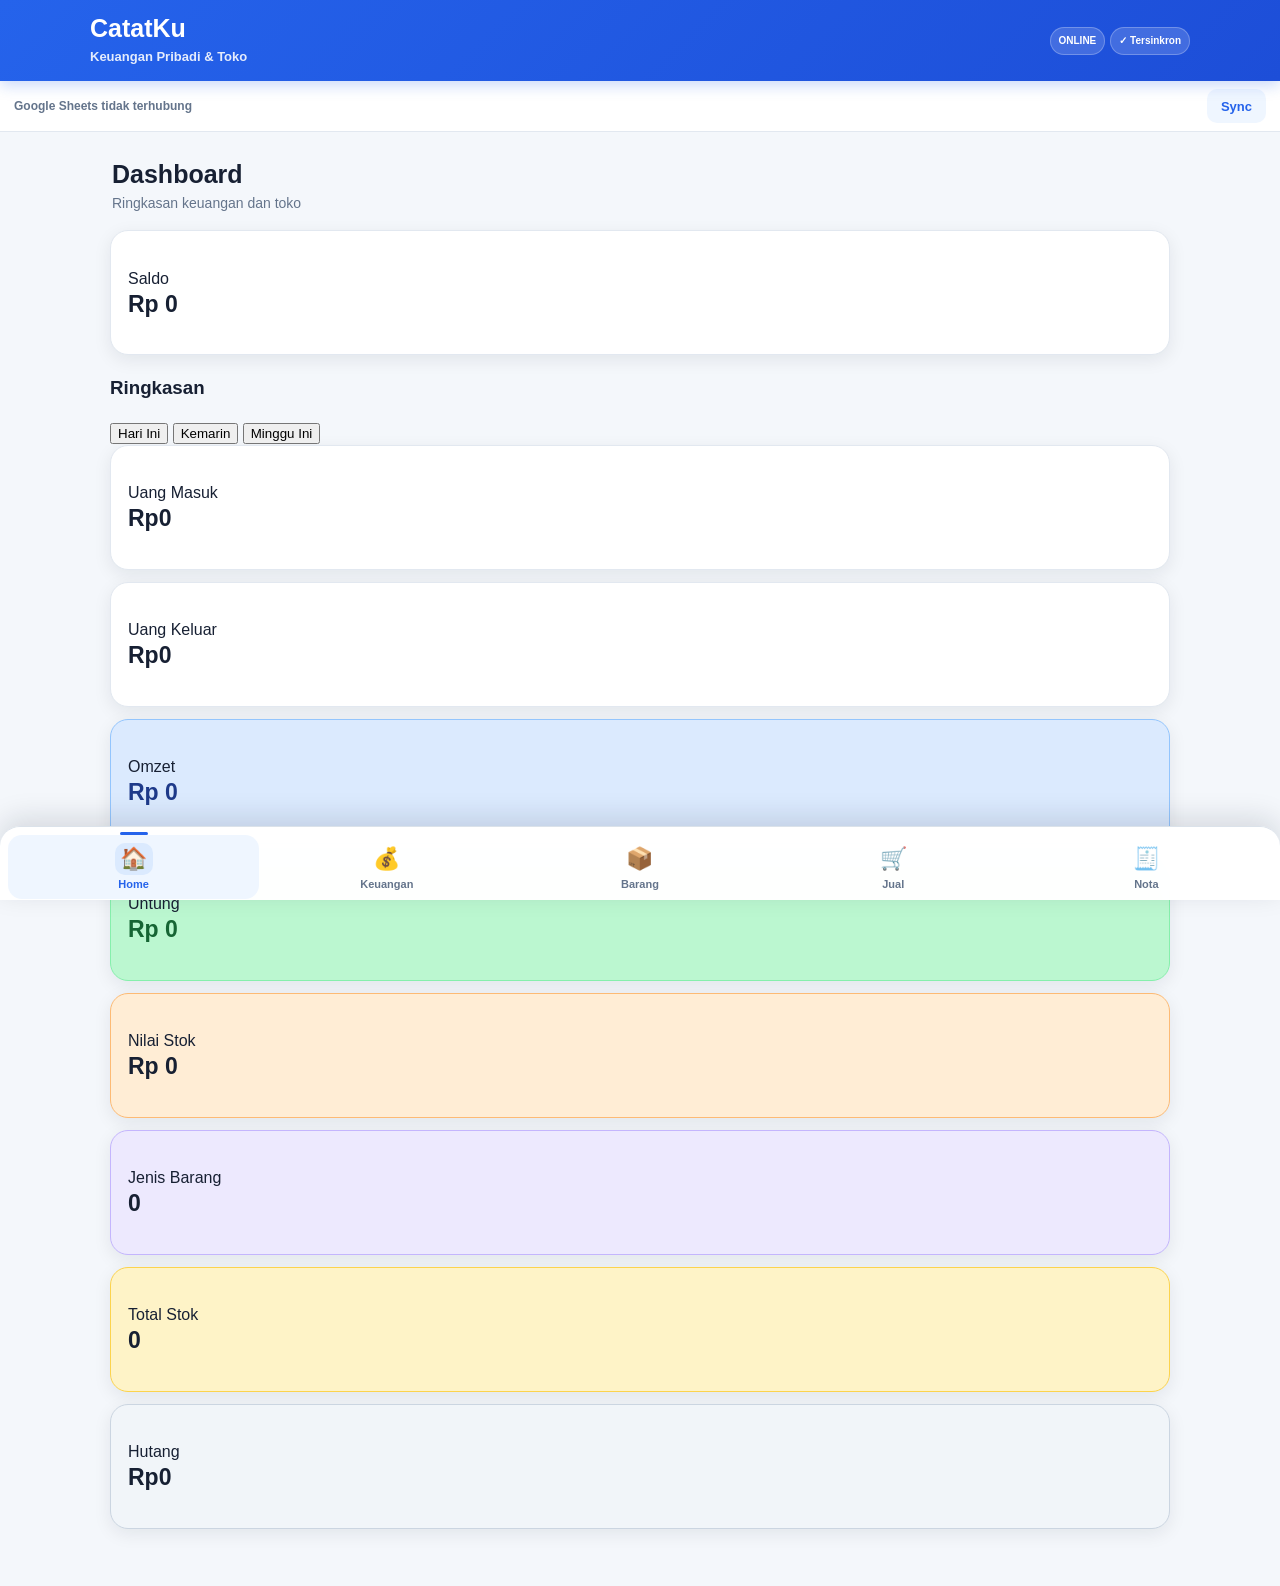
==== commit 36802a76: "Update index.html" ====
--- a/index.html
+++ b/index.html
@@ -116,141 +116,166 @@
     <!-- =================================================
          DASHBOARD
          ================================================= -->
-
-    <section
-      id="page-dashboard"
-      class="page active"
-    >
-
-      <div class="page-title">
-
-        <h2>
-          Dashboard
-        </h2>
-
-        <p>
-          Ringkasan keuangan dan toko
-        </p>
-
-      </div>
-
-
-      <!-- SALDO -->
-
-      <div class="card primary-card">
-
-        <small>
-          Saldo
-        </small>
-
-        <h2 id="saldo">
+<section
+  id="page-dashboard"
+  class="page active"
+>
+
+  <div class="page-title">
+
+    <h2>
+      Dashboard
+    </h2>
+
+    <p>
+      Ringkasan keuangan dan toko
+    </p>
+
+  </div>
+
+
+  <!-- =================================================
+       SALDO
+       ================================================= -->
+
+  <div class="card saldo-card">
+
+    <span>
+      Saldo
+    </span>
+
+    <strong id="saldo">
+      Rp0
+    </strong>
+
+  </div>
+
+
+  <!-- =================================================
+       RINGKASAN
+       ================================================= -->
+
+  <div class="dashboard-section">
+
+    <div class="dashboard-section-title">
+
+      <h3>
+        Ringkasan
+      </h3>
+
+    </div>
+
+
+    <!-- PERIODE -->
+
+    <div class="summary-period">
+
+      <button
+        type="button"
+        class="period-btn active"
+        data-period="hariIni"
+        onclick="CatatKu.setDashboardPeriod('hariIni')"
+      >
+        Hari Ini
+      </button>
+
+
+      <button
+        type="button"
+        class="period-btn"
+        data-period="kemarin"
+        onclick="CatatKu.setDashboardPeriod('kemarin')"
+      >
+        Kemarin
+      </button>
+
+
+      <button
+        type="button"
+        class="period-btn"
+        data-period="mingguIni"
+        onclick="CatatKu.setDashboardPeriod('mingguIni')"
+      >
+        Minggu Ini
+      </button>
+
+    </div>
+
+
+    <!-- =================================================
+         RINGKASAN KEUANGAN
+         ================================================= -->
+
+    <div class="summary-grid">
+
+
+      <!-- UANG MASUK -->
+
+      <div class="card summary-income">
+
+        <span>
+          Uang Masuk
+        </span>
+
+        <strong id="summaryPemasukan">
           Rp0
-        </h2>
-
-      </div>
-
-
-      <!-- KEUANGAN -->
-
-      <div class="grid-2">
-
-        <div class="card">
-
-          <small>
-            Uang Masuk
-          </small>
-
-          <strong id="pemasukan">
-            Rp0
-          </strong>
-
-        </div>
-
-
-        <div class="card">
-
-          <small>
-            Uang Keluar
-          </small>
-
-          <strong id="pengeluaran">
-            Rp0
-          </strong>
-
-        </div>
-
-      </div>
-
-
-      <!-- TOKO -->
-
-      <div class="grid-2">
-
-        <div class="card">
-
-          <small>
-            Omzet
-          </small>
-
-          <strong id="omzet">
-            Rp0
-          </strong>
-
-        </div>
-
-
-        <div class="card">
-
-          <small>
-            Untung
-          </small>
-
-          <strong id="untung">
-            Rp0
-          </strong>
-
-        </div>
-
-      </div>
-
-
-      <!-- STOK -->
-
-      <div class="grid-2">
-
-        <div class="card">
-
-          <small>
-            Jumlah Barang
-          </small>
-
-          <strong id="jumlahBarang">
-            0
-          </strong>
-
-        </div>
-
-
-        <div class="card">
-
-          <small>
-            Jumlah Stok
-          </small>
-
-          <strong id="jumlahStok">
-            0
-          </strong>
-
-        </div>
-
-      </div>
-
-
-      <div class="card">
-
-        <small>
+        </strong>
+
+      </div>
+
+
+      <!-- UANG KELUAR -->
+
+      <div class="card summary-expense">
+
+        <span>
+          Uang Keluar
+        </span>
+
+        <strong id="summaryPengeluaran">
+          Rp0
+        </strong>
+
+      </div>
+
+
+      <!-- OMZET -->
+
+      <div class="card summary-omzet">
+
+        <span>
+          Omzet
+        </span>
+
+        <strong id="omzet">
+          Rp0
+        </strong>
+
+      </div>
+
+
+      <!-- UNTUNG -->
+
+      <div class="card summary-profit">
+
+        <span>
+          Untung
+        </span>
+
+        <strong id="untung">
+          Rp0
+        </strong>
+
+      </div>
+
+
+      <!-- NILAI STOK -->
+
+      <div class="card summary-stock-value">
+
+        <span>
           Nilai Stok
-        </small>
+        </span>
 
         <strong id="nilaiStok">
           Rp0
@@ -259,11 +284,43 @@
       </div>
 
 
-      <div class="card">
-
-        <small>
+      <!-- JENIS BARANG -->
+
+      <div class="card summary-products">
+
+        <span>
+          Jenis Barang
+        </span>
+
+        <strong id="jumlahBarang">
+          0
+        </strong>
+
+      </div>
+
+
+      <!-- TOTAL STOK -->
+
+      <div class="card summary-stock-total">
+
+        <span>
+          Total Stok
+        </span>
+
+        <strong id="jumlahStok">
+          0
+        </strong>
+
+      </div>
+
+
+      <!-- HUTANG -->
+
+      <div class="card summary-debt">
+
+        <span>
           Hutang
-        </small>
+        </span>
 
         <strong id="totalHutang">
           Rp0
@@ -271,9 +328,12 @@
 
       </div>
 
-    </section>
-
-
+
+    </div>
+
+  </div>
+
+</section>
 
     <!-- =================================================
          KEUANGAN
--- a/style.css
+++ b/style.css
@@ -1,8 +1,6 @@
 /* =========================================================
    CATATKU
-   FINAL STYLE
-   WALLET + POS MOBILE APP
-   MOBILE LARGE UI
+   STYLE FINAL - SESUAI INDEX.HTML
    ========================================================= */
 
 :root {
@@ -10,44 +8,22 @@
   --primary-dark: #1d4ed8;
 
   --green: #16a34a;
-  --green-dark: #166534;
-
   --red: #dc2626;
-  --red-dark: #991b1b;
-
-  --blue: #2563eb;
-  --blue-dark: #1e3a8a;
-
   --orange: #ea580c;
-  --orange-dark: #9a3412;
-
   --purple: #7c3aed;
-  --purple-dark: #5b21b6;
-
   --yellow: #ca8a04;
-  --yellow-dark: #78350f;
-
-  --green-light: #22c55e;
-  --green-light-dark: #166534;
-
-  --blue-soft: #eff6ff;
-  --green-soft: #f0fdf4;
-  --red-soft: #fef2f2;
-  --orange-soft: #fff7ed;
-  --purple-soft: #f5f3ff;
-  --yellow-soft: #fefce8;
 
   --text: #172033;
-  --text-soft: #475569;
-  --border: #e2e8f0;
+  --text-soft: #64748b;
 
   --background: #f4f7fb;
   --card: #ffffff;
+  --border: #e2e8f0;
 
   --radius: 18px;
 
   --shadow:
-    0 5px 18px rgba(15, 23, 42, .09);
+    0 5px 18px rgba(15, 23, 42, .08);
 
   --bottom-nav-height: 82px;
 }
@@ -66,18 +42,14 @@
   width: 100%;
   min-height: 100%;
   overflow-x: hidden;
-  scroll-behavior: smooth;
 }
 
 body {
   margin: 0;
-  padding: 0;
-
   width: 100%;
   min-height: 100vh;
 
   background: var(--background);
-
   color: var(--text);
 
   font-family:
@@ -85,20 +57,16 @@
     BlinkMacSystemFont,
     "Segoe UI",
     Roboto,
-    Helvetica,
     Arial,
     sans-serif;
 
-  font-size: 17px;
-
+  font-size: 16px;
   line-height: 1.5;
 
   overflow-x: hidden;
 
   padding-bottom:
-    calc(
-      var(--bottom-nav-height) + 30px
-    );
+    calc(var(--bottom-nav-height) + 20px);
 }
 
 button,
@@ -112,9 +80,19 @@
   cursor: pointer;
 }
 
-img {
+input,
+select {
   max-width: 100%;
-  height: auto;
+}
+
+
+/* =========================================================
+   APP
+   ========================================================= */
+
+#app {
+  width: 100%;
+  min-height: 100vh;
 }
 
 
@@ -123,10 +101,9 @@
    ========================================================= */
 
 .topbar {
-
   position: sticky;
   top: 0;
-  z-index: 100;
+  z-index: 1000;
 
   width: 100%;
 
@@ -136,10 +113,7 @@
 
   gap: 12px;
 
-  padding:
-    17px
-    16px
-    16px;
+  padding: 15px 16px;
 
   background:
     linear-gradient(
@@ -151,88 +125,83 @@
   color: white;
 
   box-shadow:
-    0 4px 14px
-    rgba(37, 99, 235, .25);
+    0 4px 14px rgba(37, 99, 235, .25);
 }
 
 .topbar h1 {
-
   margin: 0;
 
-  font-size: 26px;
-
+  font-size: 25px;
   line-height: 1.1;
 
   font-weight: 850;
-
-  letter-spacing: -.5px;
-}
-
-.topbar p {
-
-  margin: 5px 0 0;
-
-  color:
-    rgba(255,255,255,.88);
-
-  font-size: 14px;
-
+}
+
+.topbar small {
+  display: block;
+
+  margin-top: 4px;
+
+  color: rgba(255,255,255,.88);
+
+  font-size: 13px;
   font-weight: 600;
 }
 
 
 /* =========================================================
-   CONNECTION STATUS
-   ========================================================= */
-
-.status-badge {
+   STATUS AREA
+   ========================================================= */
+
+.status-area {
+  display: flex;
+  align-items: center;
+
+  gap: 5px;
 
   flex-shrink: 0;
-
-  min-width: 65px;
-
-  padding:
-    8px
-    11px;
+}
+
+.status {
+  display: inline-flex;
+  align-items: center;
+  justify-content: center;
+
+  min-height: 28px;
+
+  padding: 5px 8px;
 
   border-radius: 999px;
 
-  background:
-    rgba(255,255,255,.18);
+  background: rgba(255,255,255,.16);
 
   border:
     1px solid
-    rgba(255,255,255,.28);
+    rgba(255,255,255,.25);
 
   color: white;
 
-  font-size: 13px;
-
+  font-size: 10px;
   font-weight: 800;
 
-  text-align: center;
-
-  backdrop-filter: blur(8px);
-}
-
-
-/* =========================================================
-   STATUS PANEL
-   ========================================================= */
-
-.status-panel {
-
+  white-space: nowrap;
+}
+
+
+/* =========================================================
+   DATABASE BAR
+   ========================================================= */
+
+.database-bar {
   width: 100%;
 
   display: flex;
   align-items: center;
   justify-content: space-between;
 
-  gap: 8px;
-
-  padding:
-    9px
-    15px;
+  gap: 10px;
+
+  padding: 8px 14px;
 
   background: white;
 
@@ -241,33 +210,42 @@
 
   color: var(--text-soft);
 
+  font-size: 12px;
+  font-weight: 700;
+}
+
+.database-bar span {
+  min-width: 0;
+
+  overflow: hidden;
+  text-overflow: ellipsis;
+  white-space: nowrap;
+}
+
+.database-bar button {
+  flex-shrink: 0;
+
+  min-height: 34px;
+
+  padding: 0 14px;
+
+  border: 0;
+  border-radius: 10px;
+
+  background: #eff6ff;
+  color: var(--primary);
+
   font-size: 13px;
-
-  font-weight: 700;
-
-  overflow: hidden;
-}
-
-.status-panel span {
-
-  min-width: 0;
-
-  overflow: hidden;
-
-  text-overflow: ellipsis;
-
-  white-space: nowrap;
-}
-
-
-/* =========================================================
-   CONTAINER
-   ========================================================= */
-
-.container {
-
-  width: 100%;
-
+  font-weight: 800;
+}
+
+
+/* =========================================================
+   MAIN
+   ========================================================= */
+
+#mainContent {
+  width: 100%;
   max-width: 1100px;
 
   margin: 0 auto;
@@ -275,7 +253,7 @@
   padding:
     18px
     14px
-    12px;
+    20px;
 }
 
 
@@ -284,73 +262,39 @@
    ========================================================= */
 
 .page {
-
   display: none;
 
   width: 100%;
-
   min-width: 0;
-
-  animation:
-    pageIn .18s ease;
 }
 
 .page.active {
   display: block;
 }
 
-@keyframes pageIn {
-
-  from {
-    opacity: 0;
-    transform: translateY(5px);
-  }
-
-  to {
-    opacity: 1;
-    transform: translateY(0);
-  }
-
-}
-
-
-/* =========================================================
-   SECTION TITLE
-   ========================================================= */
-
-.section-title {
-
-  display: flex;
-
-  align-items: center;
-
-  justify-content: space-between;
-
-  gap: 12px;
-
+
+/* =========================================================
+   PAGE TITLE
+   ========================================================= */
+
+.page-title {
   margin:
-    4px
+    2px
     2px
     16px;
 }
 
-.section-title h2 {
-
+.page-title h2 {
   margin: 0;
 
   font-size: 25px;
+  line-height: 1.2;
 
   font-weight: 850;
-
-  letter-spacing: -.4px;
-}
-
-.section-title p {
-
-  margin:
-    3px
-    0
-    0;
+}
+
+.page-title p {
+  margin: 4px 0 0;
 
   color: var(--text-soft);
 
@@ -359,676 +303,75 @@
 
 
 /* =========================================================
-   SMALL BUTTON
-   ========================================================= */
-
-.btn-small {
-
-  width: 46px;
-  height: 46px;
+   CARD
+   ========================================================= */
+
+.card {
+  width: 100%;
+  min-width: 0;
+
+  min-height: 112px;
 
   display: flex;
-
-  align-items: center;
+  flex-direction: column;
   justify-content: center;
 
-  border: 0;
-
-  border-radius: 14px;
-
-  background: white;
-
-  color: var(--primary);
+  padding: 17px;
+
+  margin-bottom: 12px;
+
+  background: var(--card);
+
+  border:
+    1px solid var(--border);
+
+  border-radius: var(--radius);
 
   box-shadow: var(--shadow);
 
-  font-size: 24px;
-
-  font-weight: 800;
-
-  transition:
-    transform .15s ease,
-    background .15s ease;
-}
-
-.btn-small:active {
-
-  transform: scale(.92);
-
-  background:
-    var(--blue-soft);
-}
-
-
-/* =========================================================
-   DASHBOARD SUMMARY
-   ========================================================= */
-
-.summary-grid {
-
-  display: grid;
-
-  grid-template-columns:
-    repeat(2, minmax(0, 1fr));
-
-  gap: 12px;
-
-  width: 100%;
-
-  margin-bottom: 18px;
-}
-
-
-/* =========================================================
-   CARD DASAR
-   ========================================================= */
-
-.card {
+  overflow: hidden;
+}
+
+.card small {
+  display: block;
+
+  margin-bottom: 7px;
+
+  color: var(--text-soft);
+
+  font-size: 14px;
+  font-weight: 700;
+}
+
+.card strong {
+  display: block;
 
   min-width: 0;
-
-  min-height: 112px;
-
-  display: flex;
-
-  flex-direction: column;
-
-  justify-content: center;
-
-  padding:
-    17px;
-
-  background:
-    var(--card);
-
-  border:
-    1px solid
-    rgba(226,232,240,.9);
-
-  border-radius:
-    var(--radius);
-
-  box-shadow:
-    var(--shadow);
+  max-width: 100%;
 
   overflow: hidden;
-}
-
-
-/* LABEL */
-
-.card span {
-
-  display: block;
-
-  margin-bottom: 7px;
-
-  color:
-    var(--text-soft);
-
-  font-size: 14px;
-
-  font-weight: 750;
-}
-
-
-/* ANGKA */
-
-.card strong {
-
-  display: block;
-
-  max-width: 100%;
-
-  overflow: hidden;
-
   text-overflow: ellipsis;
-
   white-space: nowrap;
 
-  color:
-    var(--text);
+  color: var(--text);
 
   font-size: 23px;
-
   line-height: 1.2;
 
   font-weight: 900;
-
-  letter-spacing: -.5px;
-}
-
-
-/* =========================================================
-   WARNA KARTU DASHBOARD
-   ========================================================= */
-
-
-/* ---------------------------------------------------------
-   UANG MASUK
-   HIJAU
-   --------------------------------------------------------- */
-
-.card.uang-masuk,
-.card[data-type="uang-masuk"] {
-
-  background:
-    #dcfce7;
-
-  border-color:
-    #86efac;
-}
-
-.card.uang-masuk span,
-.card[data-type="uang-masuk"] span {
-
-  color:
-    #166534;
-}
-
-.card.uang-masuk strong,
-.card[data-type="uang-masuk"] strong {
-
-  color:
-    #166534;
-}
-
-
-/* ---------------------------------------------------------
-   UANG KELUAR
-   MERAH
-   --------------------------------------------------------- */
-
-.card.uang-keluar,
-.card[data-type="uang-keluar"] {
-
-  background:
-    #fee2e2;
-
-  border-color:
-    #fca5a5;
-}
-
-.card.uang-keluar span,
-.card[data-type="uang-keluar"] span {
-
-  color:
-    #991b1b;
-}
-
-.card.uang-keluar strong,
-.card[data-type="uang-keluar"] strong {
-
-  color:
-    #991b1b;
-}
-
-
-/* ---------------------------------------------------------
-   OMZET
-   BIRU
-   --------------------------------------------------------- */
-
-.card.omzet,
-.card[data-type="omzet"] {
-
-  background:
-    #dbeafe;
-
-  border-color:
-    #93c5fd;
-}
-
-.card.omzet span,
-.card[data-type="omzet"] span {
-
-  color:
-    #1e3a8a;
-}
-
-.card.omzet strong,
-.card[data-type="omzet"] strong {
-
-  color:
-    #1e3a8a;
-}
-
-
-/* ---------------------------------------------------------
-   UNTUNG
-   HIJAU MUDA
-   --------------------------------------------------------- */
-
-.card.untung,
-.card[data-type="untung"] {
-
-  background:
-    #bbf7d0;
-
-  border-color:
-    #86efac;
-}
-
-.card.untung span,
-.card[data-type="untung"] span {
-
-  color:
-    #166534;
-}
-
-.card.untung strong,
-.card[data-type="untung"] strong {
-
-  color:
-    #166534;
-}
-
-
-/* ---------------------------------------------------------
-   STOK
-   ORANYE
-   --------------------------------------------------------- */
-
-.card.stok,
-.card[data-type="stok"] {
-
-  background:
-    #fed7aa;
-
-  border-color:
-    #fdba74;
-}
-
-.card.stok span,
-.card[data-type="stok"] span {
-
-  color:
-    #9a3412;
-}
-
-.card.stok strong,
-.card[data-type="stok"] strong {
-
-  color:
-    #9a3412;
-}
-
-
-/* ---------------------------------------------------------
-   JENIS BARANG
-   UNGU
-   --------------------------------------------------------- */
-
-.card.jenis-barang,
-.card[data-type="jenis-barang"] {
-
-  background:
-    #ede9fe;
-
-  border-color:
-    #c4b5fd;
-}
-
-.card.jenis-barang span,
-.card[data-type="jenis-barang"] span {
-
-  color:
-    #5b21b6;
-}
-
-.card.jenis-barang strong,
-.card[data-type="jenis-barang"] strong {
-
-  color:
-    #5b21b6;
-}
-
-
-/* ---------------------------------------------------------
-   TOTAL STOK
-   KUNING
-   ANGKA COKELAT TUA
-   --------------------------------------------------------- */
-
-.card.total-stok,
-.card[data-type="total-stok"] {
-
-  background:
-    #fef3c7;
-
-  border-color:
-    #fcd34d;
-}
-
-.card.total-stok span,
-.card[data-type="total-stok"] span {
-
-  color:
-    #78350f;
-}
-
-.card.total-stok strong,
-.card[data-type="total-stok"] strong {
-
-  color:
-    #78350f;
-}
-
-
-/* =========================================================
-   SALDO CARD
-   ========================================================= */
-
-.saldo-card {
-
-  grid-column:
-    1 / -1;
-
-  min-height:
-    155px;
-
-  padding:
-    23px;
-
-  background:
-    linear-gradient(
-      135deg,
-      #2563eb 0%,
-      #1d4ed8 100%
-    );
-
-  border:
-    none;
-
-  color: white;
-
-  box-shadow:
-    0 9px 27px
-    rgba(37,99,235,.25);
-}
-
-.saldo-card span {
-
-  color:
-    rgba(255,255,255,.88);
-
-  font-size:
-    15px;
-}
-
-.saldo-card strong {
-
-  color: white;
-
-  font-size:
-    35px;
-
-  letter-spacing:
-    -.9px;
-}
-
-
-/* =========================================================
-   TEXT COLORS
-   ========================================================= */
-
-.text-success {
-  color: var(--green-dark) !important;
-}
-
-.text-danger {
-  color: var(--red-dark) !important;
-}
-
-
-/* =========================================================
-   PANEL
-   ========================================================= */
-
-.panel {
-
-  width: 100%;
-
-  min-width: 0;
-
-  margin-top: 16px;
-
-  padding:
-    17px;
-
-  background:
-    var(--card);
-
-  border:
-    1px solid
-    var(--border);
-
-  border-radius:
-    var(--radius);
-
-  box-shadow:
-    var(--shadow);
-
-  overflow: hidden;
-}
-
-.panel-header {
-
-  display: flex;
-
-  align-items: center;
-
-  justify-content: space-between;
-
-  margin-bottom:
-    14px;
-}
-
-.panel-header h3 {
-
-  margin: 0;
-
-  font-size:
-    19px;
-
-  font-weight:
-    850;
-}
-
-
-/* =========================================================
-   LIST
-   ========================================================= */
-
-.list {
-
-  width: 100%;
-
-  min-width: 0;
-
-  color:
-    var(--text-soft);
-
-  font-size:
-    15px;
-}
-
-.list > p {
-
-  margin:
-    11px
-    0;
-
-  text-align:
-    center;
-
-  color:
-    #64748b;
-}
-
-
-/* =========================================================
-   FORM CARD
-   ========================================================= */
-
-.form-card {
-
-  width: 100%;
-
-  display: flex;
-
-  flex-direction: column;
-
-  gap: 14px;
-
-  margin-bottom:
-    16px;
-
-  padding:
-    18px;
-
-  background:
-    white;
-
-  border:
-    1px solid
-    var(--border);
-
-  border-radius:
-    var(--radius);
-
-  box-shadow:
-    var(--shadow);
-}
-
-
-/* =========================================================
-   FORM LABEL
-   ========================================================= */
-
-.form-card label {
-
-  display: flex;
-
-  flex-direction: column;
-
-  gap: 7px;
-
-  width: 100%;
-
-  min-width: 0;
-
-  color:
-    #334155;
-
-  font-size:
-    15px;
-
-  font-weight:
-    750;
-}
-
-
-/* =========================================================
-   INPUT / SELECT
-   ========================================================= */
-
-.form-card input,
-.form-card select {
-
-  width: 100%;
-
-  min-width: 0;
-
-  height:
-    54px;
-
-  padding:
-    0
-    15px;
-
-  border:
-    1px solid
-    #cbd5e1;
-
-  border-radius:
-    14px;
-
-  outline: none;
-
-  background:
-    #f8fafc;
-
-  color:
-    var(--text);
-
-  font-size:
-    17px;
-
-  font-weight:
-    600;
-
-  transition:
-    border-color .15s ease,
-    box-shadow .15s ease,
-    background .15s ease;
-}
-
-.form-card input:focus,
-.form-card select:focus {
-
-  background:
-    white;
-
-  border-color:
-    var(--primary);
-
-  box-shadow:
-    0 0 0 3px
-    rgba(37,99,235,.12);
-}
-
-.form-card input::placeholder {
-
-  color:
-    #94a3b8;
-}
-
-
-/* =========================================================
-   NUMBER INPUT
-   ========================================================= */
-
-.form-card input[type="number"] {
-
-  font-size:
-    18px;
-
-  font-weight:
-    800;
-}
-
-
-/* =========================================================
-   PRIMARY BUTTON
-   ========================================================= */
-
-.btn-primary {
-
-  width:
-    100%;
-
-  min-height:
-    55px;
-
-  margin-top:
-    5px;
-
-  border:
-    0;
-
-  border-radius:
-    15px;
+}
+
+
+/* =========================================================
+   SALDO
+   ========================================================= */
+
+.primary-card {
+  min-height: 145px;
+
+  padding: 22px;
+
+  margin-bottom: 12px;
 
   background:
     linear-gradient(
@@ -1037,32 +380,382 @@
       #1d4ed8
     );
 
-  color:
-    white;
-
-  font-size:
-    17px;
-
-  font-weight:
-    850;
+  border: 0;
+
+  color: white;
 
   box-shadow:
-    0 7px 17px
-    rgba(37,99,235,.22);
-
-  transition:
-    transform .12s ease,
-    box-shadow .12s ease;
+    0 8px 24px
+    rgba(37,99,235,.24);
+}
+
+.primary-card small {
+  color: rgba(255,255,255,.85);
+}
+
+.primary-card h2 {
+  margin: 3px 0 0;
+
+  color: white;
+
+  font-size: 34px;
+  line-height: 1.2;
+
+  font-weight: 900;
+
+  overflow: hidden;
+  text-overflow: ellipsis;
+  white-space: nowrap;
+}
+
+
+/* =========================================================
+   GRID 2
+   ========================================================= */
+
+.grid-2 {
+  width: 100%;
+
+  display: grid;
+
+  grid-template-columns:
+    repeat(2, minmax(0, 1fr));
+
+  gap: 12px;
+}
+
+.grid-2 .card {
+  margin-bottom: 0;
+}
+
+
+/* =========================================================
+   DASHBOARD CARD COLORS
+   Berdasarkan urutan HTML
+   ========================================================= */
+
+/* UANG MASUK */
+
+#pemasukan {
+  color: #166534;
+}
+
+#pemasukan {
+  background: #dcfce7;
+}
+
+
+/* UANG KELUAR */
+
+#pengeluaran {
+  color: #991b1b;
+}
+
+
+/* OMZET */
+
+#omzet {
+  color: #1e3a8a;
+}
+
+
+/* UNTUNG */
+
+#untung {
+  color: #166534;
+}
+
+
+/* =========================================================
+   LABEL WARNA DASHBOARD
+   Gunakan class tambahan jika nanti app.js memberi class
+   ========================================================= */
+
+.card:has(#pemasukan) {
+  background: #dcfce7;
+  border-color: #86efac;
+}
+
+.card:has(#pengeluaran) {
+  background: #fee2e2;
+  border-color: #fca5a5;
+}
+
+.card:has(#omzet) {
+  background: #dbeafe;
+  border-color: #93c5fd;
+}
+
+.card:has(#untung) {
+  background: #bbf7d0;
+  border-color: #86efac;
+}
+
+.card:has(#jumlahBarang) {
+  background: #ede9fe;
+  border-color: #c4b5fd;
+}
+
+.card:has(#jumlahStok) {
+  background: #fef3c7;
+  border-color: #fcd34d;
+}
+
+.card:has(#nilaiStok) {
+  background: #ffedd5;
+  border-color: #fdba74;
+}
+
+.card:has(#totalHutang) {
+  background: #f1f5f9;
+  border-color: #cbd5e1;
+}
+
+
+/* =========================================================
+   PANEL
+   ========================================================= */
+
+.panel {
+  width: 100%;
+  min-width: 0;
+
+  margin-top: 16px;
+
+  padding: 17px;
+
+  background: white;
+
+  border:
+    1px solid var(--border);
+
+  border-radius: var(--radius);
+
+  box-shadow: var(--shadow);
+
+  overflow: hidden;
+}
+
+.panel-header {
+  display: flex;
+  align-items: center;
+  justify-content: space-between;
+
+  margin-bottom: 14px;
+}
+
+.panel-header h3 {
+  margin: 0;
+
+  font-size: 19px;
+  line-height: 1.3;
+
+  font-weight: 850;
+}
+
+
+/* =========================================================
+   FORM
+   ========================================================= */
+
+#transaksiForm,
+#barangForm,
+#penjualanForm {
+  width: 100%;
+}
+
+.form-group {
+  width: 100%;
+
+  display: flex;
+  flex-direction: column;
+
+  gap: 6px;
+
+  margin-bottom: 13px;
+}
+
+.form-group label {
+  color: #334155;
+
+  font-size: 14px;
+  font-weight: 750;
+}
+
+.form-group input,
+.form-group select {
+  width: 100%;
+  min-width: 0;
+
+  height: 52px;
+
+  padding: 0 14px;
+
+  border:
+    1px solid #cbd5e1;
+
+  border-radius: 13px;
+
+  outline: none;
+
+  background: #f8fafc;
+
+  color: var(--text);
+
+  font-size: 16px;
+  font-weight: 600;
+}
+
+.form-group input:focus,
+.form-group select:focus {
+  background: white;
+
+  border-color:
+    var(--primary);
+
+  box-shadow:
+    0 0 0 3px
+    rgba(37,99,235,.12);
+}
+
+
+/* =========================================================
+   PRIMARY BUTTON
+   ========================================================= */
+
+.btn-primary {
+  width: 100%;
+
+  min-height: 54px;
+
+  margin-top: 5px;
+
+  border: 0;
+
+  border-radius: 14px;
+
+  background:
+    linear-gradient(
+      135deg,
+      #2563eb,
+      #1d4ed8
+    );
+
+  color: white;
+
+  font-size: 16px;
+  font-weight: 850;
+
+  box-shadow:
+    0 6px 16px
+    rgba(37,99,235,.20);
 }
 
 .btn-primary:active {
-
-  transform:
-    scale(.98);
-
-  box-shadow:
-    0 3px 8px
-    rgba(37,99,235,.15);
+  transform: scale(.98);
+}
+
+
+/* =========================================================
+   LIST
+   ========================================================= */
+
+.list {
+  width: 100%;
+  min-width: 0;
+
+  color: var(--text-soft);
+
+  font-size: 14px;
+}
+
+.list > p {
+  margin: 12px 0;
+
+  text-align: center;
+
+  color: #64748b;
+}
+
+
+/* =========================================================
+   PENJUALAN
+   ========================================================= */
+
+.penjualan-item {
+  width: 100%;
+
+  display: flex;
+  align-items: center;
+  justify-content: space-between;
+
+  gap: 12px;
+
+  padding: 13px 0;
+
+  border-bottom:
+    1px solid #edf0f4;
+}
+
+.penjualan-item:last-child {
+  border-bottom: 0;
+}
+
+.penjualan-item > div {
+  min-width: 0;
+}
+
+.penjualan-item strong {
+  display: block;
+
+  overflow: hidden;
+  text-overflow: ellipsis;
+  white-space: nowrap;
+
+  color: var(--text);
+
+  font-size: 15px;
+  font-weight: 850;
+}
+
+.penjualan-item small {
+  display: block;
+
+  margin-top: 3px;
+
+  color: var(--text-soft);
+
+  font-size: 12px;
+}
+
+.penjualan-item > div:last-child {
+  flex-shrink: 0;
+
+  text-align: right;
+}
+
+
+/* =========================================================
+   BARANG
+   ========================================================= */
+
+.barang-item {
+  width: 100%;
+
+  display: flex;
+  align-items: center;
+  justify-content: space-between;
+
+  gap: 12px;
+
+  padding: 14px 0;
+
+  border-bottom:
+    1px solid #edf0f4;
+}
+
+.barang-item:last-child {
+  border-bottom: 0;
 }
 
 
@@ -1071,26 +764,18 @@
    ========================================================= */
 
 .transaksi-item {
-
-  display:
-    flex;
-
-  align-items:
-    center;
-
-  justify-content:
-    space-between;
-
-  gap:
-    12px;
-
-  padding:
-    14px
-    0;
+  width: 100%;
+
+  display: flex;
+  align-items: center;
+  justify-content: space-between;
+
+  gap: 12px;
+
+  padding: 13px 0;
 
   border-bottom:
-    1px solid
-    #edf0f4;
+    1px solid #edf0f4;
 }
 
 .transaksi-item:last-child {
@@ -1099,420 +784,386 @@
 
 
 /* =========================================================
-   PENJUALAN
-   ========================================================= */
-
-.penjualan-item {
-
-  width:
-    100%;
-
-  display:
-    flex;
-
-  align-items:
-    center;
-
-  justify-content:
-    space-between;
-
-  gap:
-    12px;
-
-  padding:
-    14px
-    0;
+   INFO BARANG PENJUALAN
+   ========================================================= */
+
+.info-barang {
+  width: 100%;
+
+  display: grid;
+
+  grid-template-columns:
+    repeat(3, minmax(0,1fr));
+
+  gap: 8px;
+
+  margin-bottom: 13px;
+
+  padding: 12px;
+
+  background: #eff6ff;
+
+  border:
+    1px solid #bfdbfe;
+
+  border-radius: 13px;
+}
+
+.info-barang > div {
+  min-width: 0;
+}
+
+.info-barang small {
+  display: block;
+
+  color: #64748b;
+
+  font-size: 11px;
+}
+
+.info-barang strong {
+  display: block;
+
+  margin-top: 2px;
+
+  color: #1e3a8a;
+
+  font-size: 13px;
+
+  overflow: hidden;
+  text-overflow: ellipsis;
+  white-space: nowrap;
+}
+
+
+/* =========================================================
+   TOTAL PENJUALAN
+   ========================================================= */
+
+.total-box {
+  width: 100%;
+
+  display: flex;
+  align-items: center;
+  justify-content: space-between;
+
+  gap: 10px;
+
+  margin: 12px 0;
+
+  padding: 15px;
+
+  background: #f0fdf4;
+
+  border:
+    1px solid #bbf7d0;
+
+  border-radius: 14px;
+}
+
+.total-box span {
+  color: #166534;
+
+  font-size: 15px;
+  font-weight: 750;
+}
+
+.total-box strong {
+  color: #166534;
+
+  font-size: 21px;
+  font-weight: 900;
+}
+
+
+/* =========================================================
+   NOTA
+   ========================================================= */
+
+.nota-select-all {
+  margin-bottom: 12px;
+
+  padding: 10px 12px;
+
+  background: #f8fafc;
+
+  border-radius: 12px;
+}
+
+.nota-select-all label {
+  display: flex;
+  align-items: center;
+
+  gap: 8px;
+
+  color: #334155;
+
+  font-size: 14px;
+  font-weight: 750;
+}
+
+.nota-check-item {
+  width: 100%;
+
+  display: flex;
+  align-items: flex-start;
+
+  gap: 10px;
+
+  padding: 13px 0;
 
   border-bottom:
-    1px solid
-    #edf0f4;
-}
-
-.penjualan-item:last-child {
+    1px solid #edf0f4;
+
+  cursor: pointer;
+}
+
+.nota-check-item:last-child {
   border-bottom: 0;
 }
 
-.penjualan-item > div {
+.nota-check-item input {
+  flex-shrink: 0;
+
+  width: 20px;
+  height: 20px;
+
+  margin-top: 2px;
+}
+
+.nota-check-item > span {
   min-width: 0;
 }
 
-.penjualan-item strong {
-
+.nota-check-item strong {
   display: block;
 
-  max-width: 100%;
+  color: var(--text);
+
+  font-size: 15px;
+}
+
+.nota-check-item small {
+  display: block;
+
+  margin-top: 3px;
+
+  color: var(--text-soft);
+
+  font-size: 12px;
+}
+
+
+/* =========================================================
+   NOTA SUMMARY
+   ========================================================= */
+
+.nota-summary {
+  display: grid;
+
+  grid-template-columns:
+    repeat(3, 1fr);
+
+  gap: 8px;
+
+  margin:
+    14px 0;
+
+  padding: 12px;
+
+  background: #f8fafc;
+
+  border-radius: 14px;
+}
+
+.nota-summary > div {
+  min-width: 0;
+
+  text-align: center;
+}
+
+.nota-summary small {
+  display: block;
+
+  color: #64748b;
+
+  font-size: 11px;
+}
+
+.nota-summary strong {
+  display: block;
+
+  margin-top: 2px;
+
+  color: var(--text);
+
+  font-size: 16px;
 
   overflow: hidden;
-
   text-overflow: ellipsis;
-
   white-space: nowrap;
-
-  color:
-    var(--text);
-
-  font-size:
-    15px;
-
-  font-weight:
-    850;
-}
-
-.penjualan-item small {
-
-  display: block;
-
-  margin-top:
-    4px;
-
-  color:
-    var(--text-soft);
-
-  font-size:
-    13px;
-}
-
-.penjualan-item > div:last-child {
-
-  flex-shrink: 0;
-
-  text-align: right;
-}
-
-
-/* =========================================================
-   BARANG
-   ========================================================= */
-
-.barang-item {
-
-  width:
-    100%;
-
-  display:
-    flex;
-
-  align-items:
-    center;
-
-  justify-content:
-    space-between;
-
-  gap:
-    12px;
-
-  padding:
-    15px
-    0;
-
-  border-bottom:
-    1px solid
-    #edf0f4;
-}
-
-.barang-item:last-child {
-  border-bottom: 0;
-}
-
-
-/* =========================================================
-   BOTTOM NAVIGATION
-   FULL WIDTH + MELAYANG
+}
+
+
+/* =========================================================
+   BOTTOM NAV
    ========================================================= */
 
 .bottom-nav {
-
-  position:
-    fixed;
-
-  left:
-    0;
-
-  right:
-    0;
-
-  bottom:
-    0;
-
-  z-index:
-    9999;
-
-  width:
-    100%;
-
-  height:
-    var(--bottom-nav-height);
-
-  display:
-    grid;
+  position: fixed;
+
+  left: 0;
+  right: 0;
+  bottom: 0;
+
+  z-index: 9999;
+
+  width: 100%;
+  height: var(--bottom-nav-height);
+
+  display: grid;
 
   grid-template-columns:
-    repeat(5, 1fr);
+    repeat(5, minmax(0,1fr));
 
   padding:
     7px
     7px
-    calc(
-      7px +
-      env(safe-area-inset-bottom)
-    );
+    calc(7px + env(safe-area-inset-bottom));
 
   background:
     rgba(255,255,255,.98);
 
-  border:
-    1px solid
-    #dbe2ea;
-
-  border-bottom:
-    0;
+  border-top:
+    1px solid #dbe2ea;
 
   border-radius:
     20px 20px 0 0;
 
   box-shadow:
     0 -8px 28px
-    rgba(15,23,42,.15);
-
-  backdrop-filter:
-    blur(15px);
-
-  -webkit-backdrop-filter:
-    blur(15px);
-}
-
-
-/* =========================================================
-   NAV ITEM
-   ========================================================= */
+    rgba(15,23,42,.13);
+
+  backdrop-filter: blur(12px);
+}
 
 .nav-item {
-
-  position:
-    relative;
-
-  min-width:
-    0;
-
-  min-height:
-    66px;
-
-  display:
-    flex;
-
-  flex-direction:
-    column;
-
-  align-items:
-    center;
-
-  justify-content:
-    center;
-
-  gap:
-    4px;
-
-  margin:
-    1px;
-
-  padding:
-    5px
-    2px;
-
-  border:
-    0;
-
-  border-radius:
-    15px;
-
-  background:
-    transparent;
-
-  color:
-    #64748b;
-
-  transition:
-    transform .15s ease,
-    background .15s ease,
-    color .15s ease;
-}
-
-
-/* ICON */
+  position: relative;
+
+  min-width: 0;
+
+  min-height: 64px;
+
+  display: flex;
+  flex-direction: column;
+
+  align-items: center;
+  justify-content: center;
+
+  gap: 3px;
+
+  margin: 1px;
+
+  padding: 4px 2px;
+
+  border: 0;
+
+  border-radius: 14px;
+
+  background: transparent;
+
+  color: #64748b;
+}
 
 .nav-item span {
-
-  width:
-    40px;
-
-  height:
-    34px;
-
-  display:
-    flex;
-
-  align-items:
-    center;
-
-  justify-content:
-    center;
-
-  border-radius:
-    11px;
-
-  font-size:
-    23px;
-
-  line-height:
-    1;
-}
-
-
-/* TEXT */
+  width: 38px;
+  height: 32px;
+
+  display: flex;
+  align-items: center;
+  justify-content: center;
+
+  border-radius: 10px;
+
+  font-size: 22px;
+}
 
 .nav-item small {
-
-  font-size:
-    12px;
-
-  line-height:
-    1.1;
-
-  font-weight:
-    800;
-
-  white-space:
-    nowrap;
-}
-
-
-/* =========================================================
-   NAV ACTIVE
-   ========================================================= */
-
-.nav-item[data-page="dashboard"].active {
-
-  background:
-    #eff6ff;
-
-  color:
-    #2563eb;
-}
-
-.nav-item[data-page="dashboard"].active span {
-
-  background:
-    #dbeafe;
-}
-
+  font-size: 11px;
+  line-height: 1.1;
+
+  font-weight: 800;
+
+  white-space: nowrap;
+}
+
+
+/* ACTIVE */
+
+.nav-item.active {
+  color: var(--primary);
+  background: #eff6ff;
+}
+
+.nav-item.active span {
+  background: #dbeafe;
+}
+
+.nav-item.active::before {
+  content: "";
+
+  position: absolute;
+
+  top: -3px;
+  left: 50%;
+
+  width: 28px;
+  height: 3px;
+
+  transform: translateX(-50%);
+
+  border-radius: 999px;
+
+  background: currentColor;
+}
+
+
+/* WARNA NAV */
 
 .nav-item[data-page="keuangan"].active {
-
-  background:
-    #f0fdf4;
-
-  color:
-    #16a34a;
+  color: var(--green);
+  background: #f0fdf4;
 }
 
 .nav-item[data-page="keuangan"].active span {
-
-  background:
-    #dcfce7;
-}
-
+  background: #dcfce7;
+}
 
 .nav-item[data-page="barang"].active {
-
-  background:
-    #fff7ed;
-
-  color:
-    #ea580c;
+  color: var(--orange);
+  background: #fff7ed;
 }
 
 .nav-item[data-page="barang"].active span {
-
-  background:
-    #ffedd5;
-}
-
-
-.nav-item[data-page="penjualan"].active {
-
-  background:
-    #f5f3ff;
-
-  color:
-    #7c3aed;
-}
-
-.nav-item[data-page="penjualan"].active span {
-
-  background:
-    #ede9fe;
-}
-
-
-.nav-item[data-page="laporan"].active {
-
-  background:
-    #fefce8;
-
-  color:
-    #ca8a04;
-}
-
-.nav-item[data-page="laporan"].active span {
-
-  background:
-    #fef3c7;
-}
-
-
-/* =========================================================
-   ACTIVE INDICATOR
-   ========================================================= */
-
-.nav-item.active::before {
-
-  content:
-    "";
-
-  position:
-    absolute;
-
-  top:
-    -3px;
-
-  left:
-    50%;
-
-  width:
-    32px;
-
-  height:
-    3px;
-
-  transform:
-    translateX(-50%);
-
-  border-radius:
-    999px;
-
-  background:
-    currentColor;
-}
-
-
-/* =========================================================
-   NAV PRESS
-   ========================================================= */
-
-.nav-item:active {
-
-  transform:
-    scale(.93);
+  background: #ffedd5;
+}
+
+.nav-item[data-page="jual"].active {
+  color: var(--purple);
+  background: #f5f3ff;
+}
+
+.nav-item[data-page="jual"].active span {
+  background: #ede9fe;
+}
+
+.nav-item[data-page="nota"].active {
+  color: var(--yellow);
+  background: #fefce8;
+}
+
+.nav-item[data-page="nota"].active span {
+  background: #fef3c7;
 }
 
 
@@ -1521,58 +1172,39 @@
    ========================================================= */
 
 .toast {
-
-  position:
-    fixed;
-
-  left:
-    50%;
-
+  position: fixed;
+
+  left: 50%;
   bottom:
     calc(
-      var(--bottom-nav-height) +
-      18px
+      var(--bottom-nav-height) + 18px
     );
 
-  z-index:
-    20000;
+  z-index: 20000;
 
   max-width:
-    calc(
-      100vw - 30px
-    );
-
-  padding:
-    13px
-    18px;
+    calc(100vw - 30px);
+
+  padding: 12px 17px;
 
   transform:
     translateX(-50%)
-    translateY(20px);
-
-  border-radius:
-    14px;
-
-  background:
-    #172033;
-
-  color:
-    white;
-
-  font-size:
-    15px;
-
-  font-weight:
-    750;
-
-  text-align:
-    center;
-
-  opacity:
-    0;
-
-  pointer-events:
-    none;
+    translateY(15px);
+
+  border-radius: 14px;
+
+  background: #172033;
+
+  color: white;
+
+  font-size: 14px;
+  font-weight: 750;
+
+  text-align: center;
+
+  opacity: 0;
+
+  pointer-events: none;
 
   box-shadow:
     0 9px 25px
@@ -1584,9 +1216,7 @@
 }
 
 .toast.show {
-
-  opacity:
-    1;
+  opacity: 1;
 
   transform:
     translateX(-50%)
@@ -1595,889 +1225,153 @@
 
 
 /* =========================================================
-   SCROLLBAR
-   ========================================================= */
-
-::-webkit-scrollbar {
-  width: 5px;
-}
-
-::-webkit-scrollbar-track {
-  background:
-    transparent;
-}
-
-::-webkit-scrollbar-thumb {
-
-  background:
-    #cbd5e1;
-
-  border-radius:
-    999px;
-}
-
-
-/* =========================================================
-   MOBILE BESAR
-   ========================================================= */
-
-@media (max-width: 699px) {
-
-  body {
-
-    font-size:
-      17px;
-
-    padding-bottom:
-      calc(
-        var(--bottom-nav-height) +
-        25px
-      );
-  }
-
-  .container {
-
+   MOBILE
+   ========================================================= */
+
+@media (max-width: 599px) {
+
+  #mainContent {
     padding:
-      18px
+      16px
       12px
-      14px;
-  }
-
-  .summary-grid {
-
-    gap:
-      12px;
-  }
-
-  .card {
-
-    min-height:
-      118px;
-
-    padding:
-      17px;
-  }
-
-  .card span {
-
-    font-size:
-      14px;
-  }
-
-  .card strong {
-
-    font-size:
-      23px;
-  }
-
-  .saldo-card {
-
-    min-height:
-      158px;
-
-    padding:
-      22px;
-  }
-
-  .saldo-card strong {
-
-    font-size:
-      36px;
-  }
-
-  .form-card {
-
-    padding:
-      18px;
-  }
-
-  .form-card input,
-  .form-card select {
-
-    height:
-      55px;
-
-    font-size:
-      17px;
-  }
-
-  .btn-primary {
-
-    min-height:
-      56px;
-
-    font-size:
-      17px;
-  }
-
-  .bottom-nav {
-
-    left:
-      0;
-
-    right:
-      0;
-
-    bottom:
-      0;
-
-    width:
-      100%;
-
-    border-radius:
-      20px 20px 0 0;
-  }
-}
-
-
-/* =========================================================
-   HP KECIL
-   ========================================================= */
-
-@media (max-width: 380px) {
-
-  .container {
-
+      20px;
+  }
+
+  .topbar {
     padding:
       14px
-      9px
       12px;
   }
 
+  .topbar h1 {
+    font-size: 24px;
+  }
+
+  .status {
+    font-size: 9px;
+    padding: 5px 6px;
+  }
+
+  .page-title h2 {
+    font-size: 24px;
+  }
+
+  .card {
+    min-height: 112px;
+    padding: 16px;
+  }
+
+  .card strong {
+    font-size: 20px;
+  }
+
+  .primary-card {
+    min-height: 145px;
+    padding: 20px;
+  }
+
+  .primary-card h2 {
+    font-size: 32px;
+  }
+
+  .grid-2 {
+    gap: 10px;
+  }
+
+  .panel {
+    padding: 15px;
+  }
+
+  .form-group input,
+  .form-group select {
+    height: 52px;
+  }
+
+  .btn-primary {
+    min-height: 54px;
+  }
+}
+
+
+/* =========================================================
+   HP SANGAT KECIL
+   ========================================================= */
+
+@media (max-width: 380px) {
+
+  #mainContent {
+    padding-left: 9px;
+    padding-right: 9px;
+  }
+
+  .grid-2 {
+    gap: 8px;
+  }
+
+  .card {
+    padding: 13px;
+    min-height: 105px;
+  }
+
+  .card small {
+    font-size: 12px;
+  }
+
+  .card strong {
+    font-size: 18px;
+  }
+
+  .primary-card {
+    min-height: 135px;
+  }
+
+  .primary-card h2 {
+    font-size: 28px;
+  }
+
+  .nav-item small {
+    font-size: 10px;
+  }
+}
+
+
+/* =========================================================
+   DESKTOP
+   ========================================================= */
+
+@media (min-width: 700px) {
+
+  body {
+    padding-bottom: 20px;
+  }
+
   .topbar {
-
-    padding:
-      15px
-      12px;
-  }
-
-  .topbar h1 {
-
-    font-size:
-      24px;
-  }
-
-  .summary-grid {
-
-    gap:
-      9px;
-  }
-
-  .card {
-
-    min-height:
-      108px;
-
-    padding:
-      14px;
-  }
-
-  .card span {
-
-    font-size:
-      13px;
-  }
-
-  .card strong {
-
-    font-size:
-      20px;
-  }
-
-  .saldo-card {
-
-    min-height:
-      140px;
-  }
-
-  .saldo-card strong {
-
-    font-size:
-      31px;
-  }
-
-  .nav-item span {
-
-    font-size:
-      21px;
-  }
-
-  .nav-item small {
-
-    font-size:
-      10px;
-  }
-}
-
-
-/* =========================================================
-   DESKTOP
-   ========================================================= */
-
-@media (min-width: 700px) {
-
-  body {
-
-    padding-bottom:
-      20px;
-  }
-
-  .topbar {
-
-    position:
-      relative;
-
-    padding:
-      20px
-      max(
-        20px,
-        calc(
-          (100vw - 1100px) / 2
-        )
-      );
-  }
-
-  .status-panel {
+    position: relative;
 
     padding-left:
       max(
         20px,
-        calc(
-          (100vw - 1100px) / 2
-        )
+        calc((100vw - 1100px) / 2)
       );
 
     padding-right:
       max(
         20px,
-        calc(
-          (100vw - 1100px) / 2
-        )
+        calc((100vw - 1100px) / 2)
       );
   }
 
-  .container {
-
+  #mainContent {
     padding:
       25px
       20px;
   }
 
-  .summary-grid {
-
-    grid-template-columns:
-      repeat(
-        4,
-        minmax(0,1fr)
-      );
-
-    gap:
-      14px;
-  }
-
-  .saldo-card {
-
-    grid-column:
-      span 2;
-  }
-
-  .form-card {
-
-    max-width:
-      700px;
-  }
-
   .bottom-nav {
-
-    left:
-      0;
-
-    right:
-      0;
-
-    bottom:
-      0;
-
-    width:
-      100%;
-
-    height:
-      76px;
-
-    border-radius:
-      20px 20px 0 0;
-  }
-}
-
-
-/* =========================================================
-   LARGE DESKTOP
-   ========================================================= */
-
-@media (min-width: 1000px) {
-
-  .container {
-
-    max-width:
-      1150px;
-  }
-
-  .summary-grid {
-
-    grid-template-columns:
-      repeat(
-        4,
-        1fr
-      );
-  }
-
-  .saldo-card {
-
-    grid-column:
-      span 2;
-  }
-}
-
-
-/* =========================================================
-   TABLET
-   ========================================================= */
-
-@media (
-  min-width: 600px
-) and (
-  max-width: 699px
-) {
-
-  .summary-grid {
-
-    grid-template-columns:
-      repeat(
-        2,
-        1fr
-      );
-  }
-}
-
-
-/* =========================================================
-   SAFE AREA
-   ========================================================= */
-
-@supports (
-  padding-bottom:
-  env(safe-area-inset-bottom)
-) {
-
-  .bottom-nav {
-
-    padding-bottom:
-      calc(
-        7px +
-        env(safe-area-inset-bottom)
-      );
-  }
-
-}
-
-
-/* =========================================================
-   PREVENT HORIZONTAL MOVEMENT
-   ========================================================= */
-
-html,
-body,
-main,
-section,
-.container,
-.panel,
-.form-card,
-.list {
-
-  max-width:
-    100%;
-
-  overflow-x:
-    hidden;
-}
-/* =========================================================
-   DASHBOARD - WARNA KARTU BERBEDA
-   MOBILE HP
-   ========================================================= */
-
-.summary-grid .card {
-  min-height: 115px;
-  padding: 17px;
-  border: 1px solid transparent;
-}
-
-
-/* =========================================================
-   UANG MASUK
-   HIJAU
-   ========================================================= */
-
-.summary-income {
-  background: #dcfce7 !important;
-  border-color: #86efac !important;
-}
-
-.summary-income span {
-  color: #166534 !important;
-  font-size: 14px;
-  font-weight: 800;
-}
-
-.summary-income strong {
-  color: #14532d !important;
-  font-size: 22px;
-  font-weight: 900;
-}
-
-
-/* =========================================================
-   UANG KELUAR
-   MERAH
-   ========================================================= */
-
-.summary-expense {
-  background: #fee2e2 !important;
-  border-color: #fca5a5 !important;
-}
-
-.summary-expense span {
-  color: #991b1b !important;
-  font-size: 14px;
-  font-weight: 800;
-}
-
-.summary-expense strong {
-  color: #7f1d1d !important;
-  font-size: 22px;
-  font-weight: 900;
-}
-
-
-/* =========================================================
-   OMZET
-   BIRU
-   ========================================================= */
-
-.summary-omzet {
-  background: #dbeafe !important;
-  border-color: #93c5fd !important;
-}
-
-.summary-omzet span {
-  color: #1e40af !important;
-  font-size: 14px;
-  font-weight: 800;
-}
-
-.summary-omzet strong {
-  color: #1e3a8a !important;
-  font-size: 22px;
-  font-weight: 900;
-}
-
-
-/* =========================================================
-   UNTUNG
-   HIJAU MUDA
-   ========================================================= */
-
-.summary-profit {
-  background: #bbf7d0 !important;
-  border-color: #4ade80 !important;
-}
-
-.summary-profit span {
-  color: #166534 !important;
-  font-size: 14px;
-  font-weight: 800;
-}
-
-.summary-profit strong {
-  color: #14532d !important;
-  font-size: 22px;
-  font-weight: 900;
-}
-
-
-/* =========================================================
-   NILAI STOK
-   ORANYE
-   ========================================================= */
-
-.summary-stock-value {
-  background: #ffedd5 !important;
-  border-color: #fdba74 !important;
-}
-
-.summary-stock-value span {
-  color: #9a3412 !important;
-  font-size: 14px;
-  font-weight: 800;
-}
-
-.summary-stock-value strong {
-  color: #7c2d12 !important;
-  font-size: 22px;
-  font-weight: 900;
-}
-
-
-/* =========================================================
-   JENIS BARANG
-   UNGU
-   ========================================================= */
-
-.summary-products {
-  background: #ede9fe !important;
-  border-color: #c4b5fd !important;
-}
-
-.summary-products span {
-  color: #6d28d9 !important;
-  font-size: 14px;
-  font-weight: 800;
-}
-
-.summary-products strong {
-  color: #4c1d95 !important;
-  font-size: 25px;
-  font-weight: 900;
-}
-
-
-/* =========================================================
-   TOTAL STOK
-   KUNING
-   ========================================================= */
-
-.summary-stock-total {
-  background: #fef3c7 !important;
-  border-color: #fcd34d !important;
-}
-
-.summary-stock-total span {
-  color: #92400e !important;
-  font-size: 14px;
-  font-weight: 800;
-}
-
-.summary-stock-total strong {
-  color: #78350f !important;
-  font-size: 25px;
-  font-weight: 900;
-}
-
-
-/* =========================================================
-   HP - PERBESAR LAGI
-   ========================================================= */
-
-@media (max-width: 599px) {
-
-  .summary-grid {
-    gap: 11px;
-  }
-
-  .summary-grid .card {
+    height: 74px;
+  }
+
+  .card {
     min-height: 125px;
-    padding: 17px 15px;
-    border-radius: 18px;
-  }
-
-  .summary-grid .card span {
-    font-size: 14px;
-    line-height: 1.25;
-    margin-bottom: 8px;
-  }
-
-  .summary-grid .card strong {
-    font-size: 21px;
-    line-height: 1.2;
-  }
-
-  .summary-grid .summary-products strong,
-  .summary-grid .summary-stock-total strong {
-    font-size: 27px;
-  }
-
-}
-
-
-/* =========================================================
-   HP KECIL
-   ========================================================= */
-
-@media (max-width: 360px) {
-
-  .summary-grid {
-    gap: 9px;
-  }
-
-  .summary-grid .card {
-    min-height: 118px;
-    padding: 14px 12px;
-  }
-
-  .summary-grid .card span {
-    font-size: 13px;
-  }
-
-  .summary-grid .card strong {
-    font-size: 19px;
-  }
-
-  .summary-grid .summary-products strong,
-  .summary-grid .summary-stock-total strong {
-    font-size: 24px;
-  }
-
-}
-/* =========================================================
-   TOMBOL JENIS TRANSAKSI
-   ========================================================= */
-
-.jenis-transaksi-label {
-  gap: 8px !important;
-}
-
-.jenis-transaksi {
-  width: 100%;
-  display: grid;
-  grid-template-columns: 1fr 1fr;
-  gap: 10px;
-}
-
-
-/* TOMBOL */
-
-.jenis-btn {
-  min-height: 58px;
-
-  display: flex;
-  align-items: center;
-  justify-content: center;
-
-  gap: 7px;
-
-  border-radius: 15px;
-
-  font-size: 15px;
-  font-weight: 800;
-
-  border: 2px solid transparent;
-
-  background: #f8fafc;
-
-  transition:
-    transform .12s ease,
-    background .15s ease,
-    border-color .15s ease,
-    box-shadow .15s ease;
-}
-
-.jenis-btn span {
-  font-size: 21px;
-}
-
-
-/* =========================================================
-   UANG MASUK
-   ========================================================= */
-
-.jenis-btn.masuk {
-  color: #166534;
-  background: #f0fdf4;
-  border-color: #bbf7d0;
-}
-
-.jenis-btn.masuk.active {
-  color: #14532d;
-  background: #dcfce7;
-  border-color: #22c55e;
-
-  box-shadow:
-    0 4px 12px
-    rgba(22, 163, 74, .18);
-}
-
-
-/* =========================================================
-   UANG KELUAR
-   ========================================================= */
-
-.jenis-btn.keluar {
-  color: #991b1b;
-  background: #fef2f2;
-  border-color: #fecaca;
-}
-
-.jenis-btn.keluar.active {
-  color: #7f1d1d;
-  background: #fee2e2;
-  border-color: #ef4444;
-
-  box-shadow:
-    0 4px 12px
-    rgba(220, 38, 38, .18);
-}
-
-
-/* =========================================================
-   TEKAN HP
-   ========================================================= */
-
-.jenis-btn:active {
-  transform: scale(.97);
-}
-
-
-/* =========================================================
-   HP
-   ========================================================= */
-
-@media (max-width: 599px) {
-
-  .jenis-btn {
-    min-height: 62px;
-    font-size: 16px;
-  }
-
-  .jenis-btn span {
-    font-size: 23px;
-  }
-
-}
-/* =========================================================
-   JENIS TRANSAKSI - TOMBOL HP
-   ========================================================= */
-
-.jenis-transaksi-label {
-  display: flex;
-  flex-direction: column;
-  gap: 8px;
-}
-
-.jenis-transaksi {
-  width: 100%;
-  display: grid;
-  grid-template-columns: 1fr 1fr;
-  gap: 10px;
-}
-
-
-/* SEMUA TOMBOL */
-
-.jenis-btn {
-  width: 100%;
-  min-height: 64px;
-
-  display: flex;
-  align-items: center;
-  justify-content: center;
-
-  gap: 8px;
-
-  border-radius: 16px;
-
-  font-size: 16px;
-  font-weight: 800;
-
-  cursor: pointer;
-
-  transition:
-    transform .12s ease,
-    background .15s ease,
-    border .15s ease,
-    box-shadow .15s ease;
-}
-
-.jenis-btn span {
-  font-size: 24px;
-}
-
-.jenis-btn:active {
-  transform: scale(.96);
-}
-
-
-/* =========================================================
-   UANG MASUK - NORMAL
-   ========================================================= */
-
-.jenis-btn.masuk {
-  background: #f0fdf4;
-  color: #166534;
-
-  border: 2px solid #bbf7d0;
-
-  box-shadow: none;
-}
-
-
-/* =========================================================
-   UANG MASUK - TERPILIH
-   ========================================================= */
-
-.jenis-btn.masuk.selected {
-  background: #22c55e !important;
-  color: #ffffff !important;
-
-  border: 3px solid #15803d !important;
-
-  box-shadow:
-    0 5px 15px
-    rgba(22, 163, 74, .30) !important;
-}
-
-
-/* =========================================================
-   UANG KELUAR - NORMAL
-   ========================================================= */
-
-.jenis-btn.keluar {
-  background: #fef2f2;
-  color: #991b1b;
-
-  border: 2px solid #fecaca;
-
-  box-shadow: none;
-}
-
-
-/* =========================================================
-   UANG KELUAR - TERPILIH
-   ========================================================= */
-
-.jenis-btn.keluar.selected {
-  background: #ef4444 !important;
-  color: #ffffff !important;
-
-  border: 3px solid #b91c1c !important;
-
-  box-shadow:
-    0 5px 15px
-    rgba(220, 38, 38, .30) !important;
-}
-
-
-/* =========================================================
-   HP
-   ========================================================= */
-
-@media (max-width: 599px) {
-
-  .jenis-btn {
-    min-height: 68px;
-    font-size: 16px;
-  }
-
-  .jenis-btn span {
-    font-size: 25px;
-  }
-
-}
+  }
+}
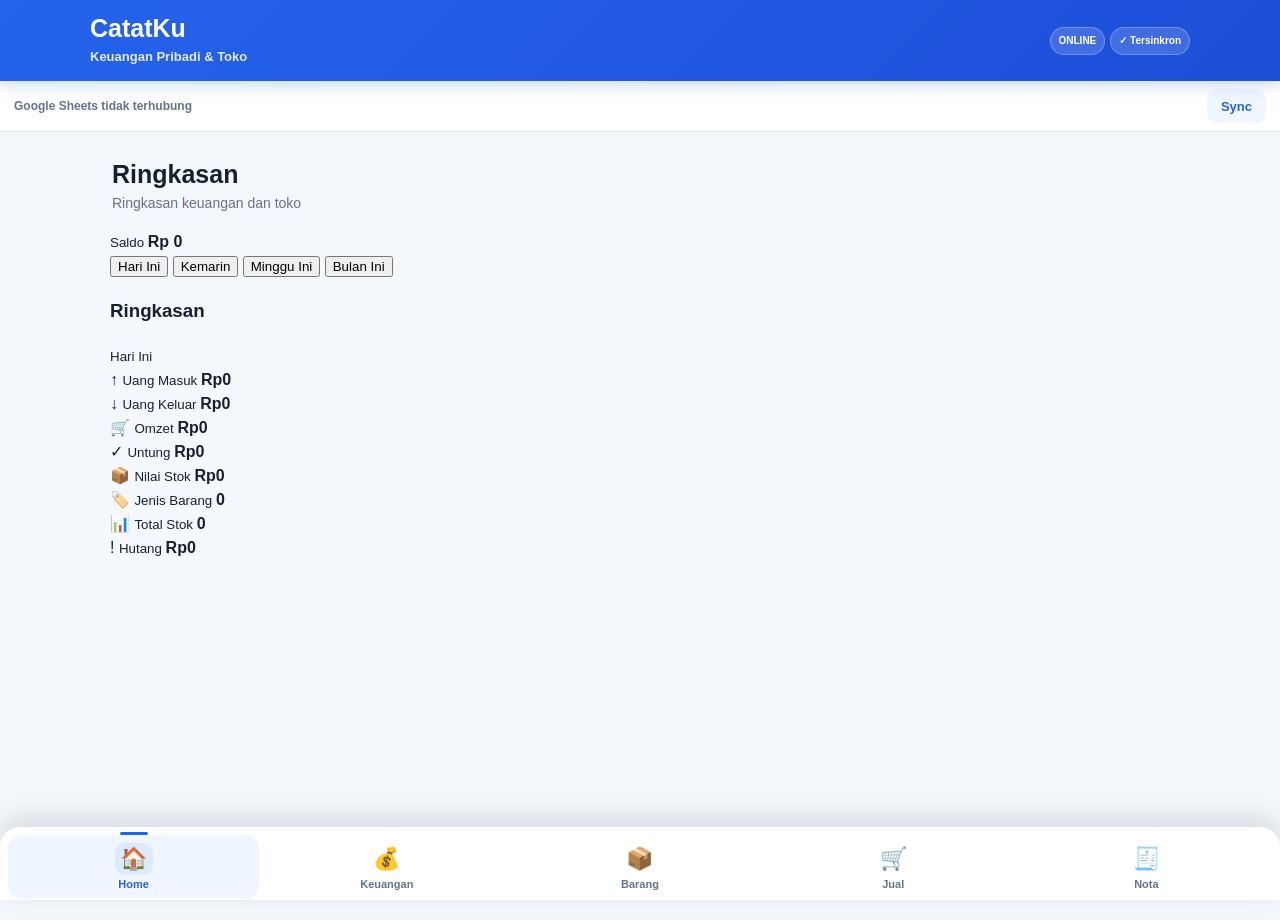
==== commit a2dcdc5f: "Update index.html" ====
--- a/index.html
+++ b/index.html
@@ -116,6 +116,10 @@
     <!-- =================================================
          DASHBOARD
          ================================================= -->
+<!-- =================================================
+     RINGKASAN
+     ================================================= -->
+
 <section
   id="page-dashboard"
   class="page active"
@@ -124,7 +128,7 @@
   <div class="page-title">
 
     <h2>
-      Dashboard
+      Ringkasan
     </h2>
 
     <p>
@@ -134,15 +138,15 @@
   </div>
 
 
-  <!-- =================================================
+  <!-- ===============================
        SALDO
-       ================================================= -->
-
-  <div class="card saldo-card">
-
-    <span>
+       =============================== -->
+
+  <div class="summary-saldo">
+
+    <small>
       Saldo
-    </span>
+    </small>
 
     <strong id="saldo">
       Rp0
@@ -151,190 +155,225 @@
   </div>
 
 
-  <!-- =================================================
+  <!-- ===============================
+       PERIODE
+       =============================== -->
+
+  <div class="periode-box">
+
+    <button
+      type="button"
+      class="periode-btn active"
+      data-periode="hariIni"
+      onclick="CatatKu.pilihPeriodeRingkasan('hariIni')"
+    >
+      Hari Ini
+    </button>
+
+    <button
+      type="button"
+      class="periode-btn"
+      data-periode="kemarin"
+      onclick="CatatKu.pilihPeriodeRingkasan('kemarin')"
+    >
+      Kemarin
+    </button>
+
+    <button
+      type="button"
+      class="periode-btn"
+      data-periode="mingguIni"
+      onclick="CatatKu.pilihPeriodeRingkasan('mingguIni')"
+    >
+      Minggu Ini
+    </button>
+
+    <button
+      type="button"
+      class="periode-btn"
+      data-periode="bulanIni"
+      onclick="CatatKu.pilihPeriodeRingkasan('bulanIni')"
+    >
+      Bulan Ini
+    </button>
+
+  </div>
+
+
+  <!-- ===============================
        RINGKASAN
-       ================================================= -->
-
-  <div class="dashboard-section">
-
-    <div class="dashboard-section-title">
-
-      <h3>
-        Ringkasan
-      </h3>
+       =============================== -->
+
+  <div class="ringkasan-title">
+
+    <h3>
+      Ringkasan
+    </h3>
+
+    <small id="ringkasanPeriode">
+      Hari Ini
+    </small>
+
+  </div>
+
+
+  <div class="ringkasan-grid">
+
+
+    <!-- UANG MASUK -->
+
+    <div class="ringkasan-card ringkasan-masuk">
+
+      <span class="ringkasan-icon">
+        ↑
+      </span>
+
+      <small>
+        Uang Masuk
+      </small>
+
+      <strong id="ringkasanUangMasuk">
+        Rp0
+      </strong>
 
     </div>
 
 
-    <!-- PERIODE -->
-
-    <div class="summary-period">
-
-      <button
-        type="button"
-        class="period-btn active"
-        data-period="hariIni"
-        onclick="CatatKu.setDashboardPeriod('hariIni')"
-      >
-        Hari Ini
-      </button>
-
-
-      <button
-        type="button"
-        class="period-btn"
-        data-period="kemarin"
-        onclick="CatatKu.setDashboardPeriod('kemarin')"
-      >
-        Kemarin
-      </button>
-
-
-      <button
-        type="button"
-        class="period-btn"
-        data-period="mingguIni"
-        onclick="CatatKu.setDashboardPeriod('mingguIni')"
-      >
-        Minggu Ini
-      </button>
+    <!-- UANG KELUAR -->
+
+    <div class="ringkasan-card ringkasan-keluar">
+
+      <span class="ringkasan-icon">
+        ↓
+      </span>
+
+      <small>
+        Uang Keluar
+      </small>
+
+      <strong id="ringkasanUangKeluar">
+        Rp0
+      </strong>
 
     </div>
 
 
-    <!-- =================================================
-         RINGKASAN KEUANGAN
-         ================================================= -->
-
-    <div class="summary-grid">
-
-
-      <!-- UANG MASUK -->
-
-      <div class="card summary-income">
-
-        <span>
-          Uang Masuk
-        </span>
-
-        <strong id="summaryPemasukan">
-          Rp0
-        </strong>
-
-      </div>
-
-
-      <!-- UANG KELUAR -->
-
-      <div class="card summary-expense">
-
-        <span>
-          Uang Keluar
-        </span>
-
-        <strong id="summaryPengeluaran">
-          Rp0
-        </strong>
-
-      </div>
-
-
-      <!-- OMZET -->
-
-      <div class="card summary-omzet">
-
-        <span>
-          Omzet
-        </span>
-
-        <strong id="omzet">
-          Rp0
-        </strong>
-
-      </div>
-
-
-      <!-- UNTUNG -->
-
-      <div class="card summary-profit">
-
-        <span>
-          Untung
-        </span>
-
-        <strong id="untung">
-          Rp0
-        </strong>
-
-      </div>
-
-
-      <!-- NILAI STOK -->
-
-      <div class="card summary-stock-value">
-
-        <span>
-          Nilai Stok
-        </span>
-
-        <strong id="nilaiStok">
-          Rp0
-        </strong>
-
-      </div>
-
-
-      <!-- JENIS BARANG -->
-
-      <div class="card summary-products">
-
-        <span>
-          Jenis Barang
-        </span>
-
-        <strong id="jumlahBarang">
-          0
-        </strong>
-
-      </div>
-
-
-      <!-- TOTAL STOK -->
-
-      <div class="card summary-stock-total">
-
-        <span>
-          Total Stok
-        </span>
-
-        <strong id="jumlahStok">
-          0
-        </strong>
-
-      </div>
-
-
-      <!-- HUTANG -->
-
-      <div class="card summary-debt">
-
-        <span>
-          Hutang
-        </span>
-
-        <strong id="totalHutang">
-          Rp0
-        </strong>
-
-      </div>
-
+    <!-- OMZET -->
+
+    <div class="ringkasan-card ringkasan-omzet">
+
+      <span class="ringkasan-icon">
+        🛒
+      </span>
+
+      <small>
+        Omzet
+      </small>
+
+      <strong id="ringkasanOmzet">
+        Rp0
+      </strong>
 
     </div>
 
+
+    <!-- UNTUNG -->
+
+    <div class="ringkasan-card ringkasan-untung">
+
+      <span class="ringkasan-icon">
+        ✓
+      </span>
+
+      <small>
+        Untung
+      </small>
+
+      <strong id="ringkasanUntung">
+        Rp0
+      </strong>
+
+    </div>
+
+
+    <!-- NILAI STOK -->
+
+    <div class="ringkasan-card ringkasan-stok">
+
+      <span class="ringkasan-icon">
+        📦
+      </span>
+
+      <small>
+        Nilai Stok
+      </small>
+
+      <strong id="ringkasanNilaiStok">
+        Rp0
+      </strong>
+
+    </div>
+
+
+    <!-- JENIS BARANG -->
+
+    <div class="ringkasan-card ringkasan-barang">
+
+      <span class="ringkasan-icon">
+        🏷️
+      </span>
+
+      <small>
+        Jenis Barang
+      </small>
+
+      <strong id="ringkasanJumlahBarang">
+        0
+      </strong>
+
+    </div>
+
+
+    <!-- TOTAL STOK -->
+
+    <div class="ringkasan-card ringkasan-total-stok">
+
+      <span class="ringkasan-icon">
+        📊
+      </span>
+
+      <small>
+        Total Stok
+      </small>
+
+      <strong id="ringkasanJumlahStok">
+        0
+      </strong>
+
+    </div>
+
+
+    <!-- HUTANG -->
+
+    <div class="ringkasan-card ringkasan-hutang">
+
+      <span class="ringkasan-icon">
+        !
+      </span>
+
+      <small>
+        Hutang
+      </small>
+
+      <strong id="ringkasanHutang">
+        Rp0
+      </strong>
+
+    </div>
+
   </div>
 
 </section>
-
     <!-- =================================================
          KEUANGAN
          ================================================= -->
--- a/style.css
+++ b/style.css
@@ -1375,3 +1375,314 @@
     min-height: 125px;
   }
 }
+/* =========================================================
+   CATATKU
+   DASHBOARD RINGKASAN PERIODE
+   ========================================================= */
+
+.dashboard-section {
+  width: 100%;
+  margin-top: 18px;
+}
+
+
+.dashboard-section-title {
+  margin:
+    0 2px
+    12px;
+}
+
+
+.dashboard-section-title h3 {
+  margin: 0;
+
+  font-size: 20px;
+
+  line-height: 1.2;
+
+  font-weight: 850;
+
+  color: var(--text);
+}
+
+
+/* =========================================================
+   PILIH PERIODE
+   ========================================================= */
+
+.summary-period {
+
+  width: 100%;
+
+  display: grid;
+
+  grid-template-columns:
+    repeat(3, minmax(0, 1fr));
+
+  gap: 6px;
+
+  margin-bottom: 12px;
+
+  padding: 4px;
+
+  background: #e8eef7;
+
+  border-radius: 14px;
+}
+
+
+.period-btn {
+
+  width: 100%;
+
+  min-width: 0;
+
+  min-height: 44px;
+
+  padding:
+    8px 4px;
+
+  border: 0;
+
+  border-radius: 11px;
+
+  background: transparent;
+
+  color: #64748b;
+
+  font-size: 13px;
+
+  font-weight: 800;
+
+  white-space: nowrap;
+
+  cursor: pointer;
+
+  transition:
+    background .15s ease,
+    color .15s ease,
+    box-shadow .15s ease;
+
+}
+
+
+.period-btn.active {
+
+  background: #ffffff;
+
+  color: #2563eb;
+
+  box-shadow:
+    0 2px 7px
+    rgba(15,23,42,.10);
+
+}
+
+
+/* =========================================================
+   GRID RINGKASAN
+   ========================================================= */
+
+#page-dashboard .summary-grid {
+
+  width: 100%;
+
+  display: grid;
+
+  grid-template-columns:
+    repeat(2, minmax(0, 1fr));
+
+  gap: 10px;
+
+  margin: 0;
+
+}
+
+
+#page-dashboard .summary-grid .card {
+
+  min-width: 0;
+
+  min-height: 112px;
+
+  margin: 0;
+
+  padding: 15px;
+
+  border-radius: 17px;
+
+}
+
+
+/* =========================================================
+   LABEL
+   ========================================================= */
+
+#page-dashboard .summary-grid .card span {
+
+  display: block;
+
+  margin-bottom: 7px;
+
+  font-size: 13px;
+
+  line-height: 1.25;
+
+  font-weight: 800;
+
+}
+
+
+/* =========================================================
+   ANGKA
+   ========================================================= */
+
+#page-dashboard .summary-grid .card strong {
+
+  display: block;
+
+  max-width: 100%;
+
+  overflow: hidden;
+
+  text-overflow: ellipsis;
+
+  white-space: nowrap;
+
+  font-size: 20px;
+
+  line-height: 1.2;
+
+  font-weight: 900;
+
+}
+
+
+/* =========================================================
+   HUTANG
+   ========================================================= */
+
+#page-dashboard .summary-debt {
+
+  background: #fef2f2 !important;
+
+  border-color: #fecaca !important;
+
+}
+
+
+#page-dashboard .summary-debt span {
+
+  color: #991b1b !important;
+
+}
+
+
+#page-dashboard .summary-debt strong {
+
+  color: #7f1d1d !important;
+
+}
+
+
+/* =========================================================
+   MOBILE
+   ========================================================= */
+
+@media (max-width: 599px) {
+
+  #page-dashboard {
+
+    padding:
+      14px 12px 20px;
+
+  }
+
+
+  #page-dashboard .summary-grid {
+
+    gap: 10px;
+
+  }
+
+
+  #page-dashboard .summary-grid .card {
+
+    min-height: 112px;
+
+    padding: 15px;
+
+  }
+
+
+  #page-dashboard .summary-grid .card strong {
+
+    font-size: 19px;
+
+  }
+
+
+  .period-btn {
+
+    min-height: 45px;
+
+    font-size: 12px;
+
+  }
+
+}
+
+
+/* =========================================================
+   HP KECIL
+   ========================================================= */
+
+@media (max-width: 380px) {
+
+  #page-dashboard {
+
+    padding:
+      12px 9px 18px;
+
+  }
+
+
+  #page-dashboard .summary-grid {
+
+    gap: 8px;
+
+  }
+
+
+  #page-dashboard .summary-grid .card {
+
+    min-height: 104px;
+
+    padding: 13px;
+
+  }
+
+
+  #page-dashboard .summary-grid .card span {
+
+    font-size: 12px;
+
+  }
+
+
+  #page-dashboard .summary-grid .card strong {
+
+    font-size: 17px;
+
+  }
+
+
+  .period-btn {
+
+    min-height: 43px;
+
+    font-size: 11px;
+
+  }
+
+}
